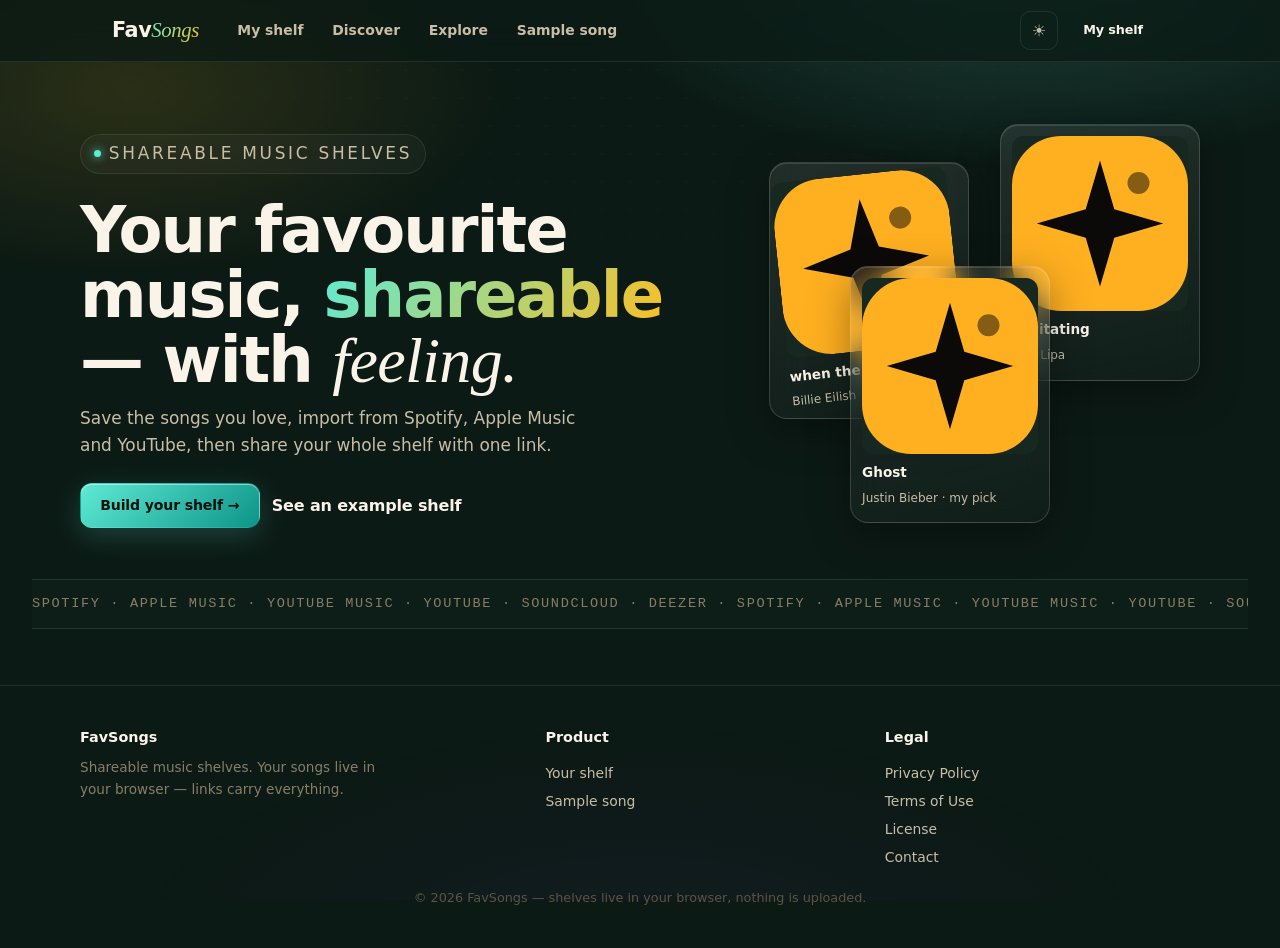
==== index.html @ cae3b810 "Playlist pages, short links, playable featured, availability, lyric Genius fallback" ====
<!DOCTYPE html>
<html lang="en" data-theme="dark">
  <head>
    <meta charset="utf-8" />
    <meta name="viewport" content="width=device-width, initial-scale=1, viewport-fit=cover" />
    <title>FavSongs — your favourite music, shareable</title>
    <meta name="description" content="Save your favourite songs, import from Spotify, Apple Music and YouTube, and share your shelf with one link." />
    <link rel="canonical" href="https://favsongs.pages.dev/" />
    <link rel="icon" href="data:image/svg+xml,%3Csvg xmlns='http://www.w3.org/2000/svg' viewBox='0 0 32 32'%3E%3Crect width='32' height='32' rx='9' fill='%23ffb020'/%3E%3Cpath d='M16 4.5 18.6 13.4 27.5 16 18.6 18.6 16 27.5 13.4 18.6 4.5 16 13.4 13.4Z' fill='%230b0a08'/%3E%3Ccircle cx='23' cy='8.6' r='2' fill='%230b0a08' opacity='.5'/%3E%3C/svg%3E" type="image/svg+xml" />
    <link rel="stylesheet" href="styles.css" />

  </head>
  <body class="fav-page">
    <a class="skip-link" href="#main">Skip to content</a>
    <header class="fav-top">
      <div class="fav-top-inner">
        <a class="fav-brand" href="index.html" aria-label="FavSongs home">Fav<em>Songs</em></a>
        <nav class="fav-nav" aria-label="Primary">
          <a href="shelf.html">My shelf</a>
          <a href="explore.html#discover">Discover</a>
          <a href="explore.html">Explore</a>
          <a href="song.html">Sample song</a>
        </nav>
        <div class="fav-top-spot">
          <button class="icon-btn" type="button" data-theme-toggle aria-label="Toggle theme"><span data-theme-icon>☀</span></button>
          <a class="btn btn-sm" href="shelf.html" style="text-decoration:none">My shelf</a>
          <span id="authArea"></span>
        </div>
      </div>
    </header>

    <main id="main">
      <section class="fav-hero">
        <div class="fav-hero-grid">
          <div>
            <p class="fav-eyebrow"><i></i> Shareable music shelves</p>
            <h1>Your favourite music, <span class="grad">shareable</span> — with <em>feeling.</em></h1>
            <p>Save the songs you love, import from Spotify, Apple Music and YouTube, then share your whole shelf with one link.</p>
            <div class="fav-cta">
              <a class="btn btn-primary" href="shelf.html">Build your shelf →</a>
              <a class="btn" href="shelf.html#p=[base64]">See an example shelf</a>
            </div>
          </div>
          <div class="hero-stack" aria-hidden="true">
            <div class="hero-card c1"><div class="c1-inner"><img src="https://is1-ssl.mzstatic.com/image/thumb/Music115/v4/1a/37/d1/1a37d1b1-8508-54f2-f541-bf4e437dda76/19UMGIM05028.rgb.jpg/600x600bb.jpg" alt="" loading="lazy" onerror="this.onerror=null;this.src='icon.svg'" /><b>when the party's over</b><span>Billie Eilish</span></div></div>
            <div class="hero-card c2"><div class="c2-inner"><img src="https://is1-ssl.mzstatic.com/image/thumb/Music116/v4/6c/11/d6/6c11d681-aa3a-d59e-4c2e-f77e181026ab/190295092665.jpg/600x600bb.jpg" alt="" loading="lazy" onerror="this.onerror=null;this.src='icon.svg'" /><b>Levitating</b><span>Dua Lipa</span></div></div>
            <div class="hero-card c3"><div class="c3-inner"><img src="https://is1-ssl.mzstatic.com/image/thumb/Music115/v4/e0/92/da/e092da2d-9f6d-11dc-7843-2021e95a2b61/21UMGIM17518.rgb.jpg/600x600bb.jpg" alt="" loading="lazy" onerror="this.onerror=null;this.src='icon.svg'" /><b>Ghost</b><span>Justin Bieber · my pick</span></div></div>
          </div>
        </div>
        <div class="marquee" aria-hidden="true"><div class="marquee-track" id="marqueeTrack"></div></div>
      </section>








      <footer class="fav-foot">
        <div class="fav-foot-grid">
          <div>
            <b>FavSongs</b>
            <p>Shareable music shelves. Your songs live in your browser — links carry everything.</p>
          </div>
          <nav aria-label="Product">
            <b>Product</b>
            <a href="shelf.html">Your shelf</a>
            <a href="song.html">Sample song</a>
          </nav>
          <nav aria-label="Legal">
            <b>Legal</b>
            <a href="legal.html#privacy">Privacy Policy</a>
            <a href="legal.html#terms">Terms of Use</a>
            <a href="legal.html#license">License</a>
            <a href="legal.html#contact">Contact</a>
          </nav>
        </div>
        <p class="fav-copy">© 2026 FavSongs — shelves live in your browser, nothing is uploaded.</p>
      </footer>
    </main>

    <script src="site.js"></script>
    <script>
      (() => {
        "use strict";
        const mt = document.getElementById("marqueeTrack");
        if (mt) {
          const seq = ["Spotify", "Apple Music", "YouTube Music", "YouTube", "SoundCloud", "Deezer"].map((n) => n + "  \u00b7 ").join("");
          mt.textContent = (seq + seq).repeat(2);
        }
        if (!matchMedia("(prefers-reduced-motion: reduce)").matches) {
          for (const card of document.querySelectorAll(".hero-card")) {
            card.addEventListener("pointermove", (e) => {
              if (e.pointerType === "touch") return;
              const r = card.getBoundingClientRect();
              const x = (e.clientX - r.left) / r.width - 0.5;
              const y = (e.clientY - r.top) / r.height - 0.5;
              card.style.transform = "perspective(700px) rotateX(" + (-y * 10).toFixed(2) + "deg) rotateY(" + (x * 12).toFixed(2) + "deg)";
            });
            card.addEventListener("pointerleave", () => { card.style.transform = ""; });
          }
        }
      })();
    </script>

    <script src="supabase-config.js" onerror="this.remove()"></script>
    <script type="module" src="cloud.js"></script>

  </body>
</html>
---- styles.css ----
/* Milo v1.1.6 — site design system (from-scratch rebuild) */

:root {
  --bg: #0c1a15;
  --bg-soft: #0f211a;
  --surface: #122620;
  --surface-2: #16281f;
  --card: rgba(255, 248, 235, 0.035);
  --ink: #faf3e8;
  --ink-dim: #c9bda6;
  --ink-faint: #8a7d66;
  --ink-ghost: #5d5342;
  --amber: #5eead4;
  --amber-deep: #0d9488;
  --coral: #fbbf24;
  --mint: #4ade80;
  --line: rgba(250, 243, 232, 0.09);
  --line-strong: rgba(250, 243, 232, 0.16);
  --glow-amber: rgba(94, 234, 212, 0.2);
  --glow-coral: rgba(251, 191, 36, 0.13);
  --font:
    ui-sans-serif, system-ui, -apple-system, "Segoe UI", Roboto, Inter,
    "Helvetica Neue", Arial, sans-serif;
  --display:
    ui-sans-serif, system-ui, -apple-system, "Segoe UI", Roboto, Inter,
    sans-serif;
  --mono: ui-monospace, "SF Mono", SFMono-Regular, Menlo, Consolas, monospace;
  --ease: cubic-bezier(0.22, 1, 0.36, 1);
  --ease-spring: cubic-bezier(0.34, 1.56, 0.64, 1);
  --rail: clamp(1rem, 4vw, 2rem);
  --max: 1120px;
  --r-sm: 10px;
  --r: 16px;
  --r-lg: 24px;
  --shadow-lg: 0 24px 80px rgba(0, 0, 0, 0.5);
  --shadow-card: 0 12px 40px rgba(0, 0, 0, 0.35);
}

html[data-theme="light"] {
  --bg: #faf5eb;
  --bg-soft: #f2e9d8;
  --surface: #ffffff;
  --surface-2: #efe6d3;
  --card: rgba(20, 14, 4, 0.03);
  --ink: #17110a;
  --ink-dim: #4d4436;
  --ink-faint: #7a6e5a;
  --ink-ghost: #a89a82;
  --line: rgba(23, 17, 10, 0.1);
  --line-strong: rgba(23, 17, 10, 0.18);
  --glow-amber: rgba(194, 106, 0, 0.14);
  --glow-coral: rgba(255, 92, 57, 0.1);
  --shadow-lg: 0 24px 60px rgba(80, 55, 10, 0.16);
  --shadow-card: 0 12px 32px rgba(80, 55, 10, 0.1);
}

*,
*::before,
*::after {
  box-sizing: border-box;
  margin: 0;
  padding: 0;
}
html {
  scroll-behavior: smooth;
  -webkit-text-size-adjust: 100%;
}
body {
  font-family: var(--font);
  background: var(--bg);
  color: var(--ink);
  line-height: 1.6;
  -webkit-font-smoothing: antialiased;
  overflow-x: hidden;
  transition:
    background 0.3s var(--ease),
    color 0.3s var(--ease);
}
body::before {
  content: "";
  position: fixed;
  inset: 0;
  z-index: -2;
  pointer-events: none;
  background:
    radial-gradient(
      ellipse 60% 40% at 80% -5%,
      var(--glow-amber),
      transparent 60%
    ),
    radial-gradient(
      ellipse 50% 35% at 10% 10%,
      var(--glow-coral),
      transparent 60%
    ),
    radial-gradient(
      ellipse 70% 50% at 50% 110%,
      rgba(139, 61, 255, 0.06),
      transparent 60%
    );
}
body::after {
  content: "";
  position: fixed;
  inset: 0;
  z-index: -1;
  pointer-events: none;
  opacity: 0.5;
  background-image: radial-gradient(
    rgba(250, 243, 232, 0.05) 1px,
    transparent 1px
  );
  background-size: 28px 28px;
  mask-image: radial-gradient(
    ellipse 80% 60% at 50% 0%,
    black 30%,
    transparent 75%
  );
}
html[data-theme="light"] body::after {
  background-image: radial-gradient(
    rgba(23, 17, 10, 0.06) 1px,
    transparent 1px
  );
}
img {
  max-width: 100%;
  display: block;
}
a {
  color: inherit;
}
button {
  font: inherit;
  color: inherit;
  background: none;
  border: none;
  cursor: pointer;
}
:focus-visible {
  outline: 2px solid var(--amber);
  outline-offset: 3px;
  border-radius: 4px;
}
::selection {
  background: var(--amber);
  color: #1a1000;
}

.skip-link {
  position: fixed;
  top: -60px;
  left: 1rem;
  z-index: 200;
  background: var(--amber);
  color: #1a1000;
  font-weight: 700;
  font-size: 0.85rem;
  padding: 0.6rem 1rem;
  border-radius: 0 0 10px 10px;
  text-decoration: none;
  transition: top 0.2s var(--ease);
}
.skip-link:focus {
  top: 0;
}

/* ---------- layout ---------- */
.wrap {
  max-width: var(--max);
  margin: 0 auto;
  padding-left: var(--rail);
  padding-right: var(--rail);
}
.eyebrow {
  display: inline-flex;
  align-items: center;
  gap: 0.55rem;
  font-family: var(--mono);
  font-size: 0.7rem;
  font-weight: 600;
  letter-spacing: 0.16em;
  text-transform: uppercase;
  color: var(--amber);
  margin-bottom: 1rem;
}
.eyebrow::before {
  content: "";
  width: 1.75rem;
  height: 1.5px;
  background: linear-gradient(90deg, var(--amber), var(--coral));
  border-radius: 2px;
}
.eyebrow.center::after {
  content: "";
  width: 1.75rem;
  height: 1.5px;
  background: linear-gradient(90deg, var(--coral), var(--amber));
  border-radius: 2px;
}
h1,
h2,
h3 {
  letter-spacing: -0.04em;
  line-height: 1.04;
  text-wrap: balance;
}
.section {
  padding: clamp(3.5rem, 8vw, 6rem) 0;
}
.section-head {
  max-width: 40rem;
  margin-bottom: 2.5rem;
}
.section-head h2 {
  font-size: clamp(1.9rem, 4.5vw, 2.9rem);
  font-weight: 800;
  margin-bottom: 0.8rem;
}
.section-head h2 .grad {
  background: linear-gradient(
    100deg,
    var(--amber) 10%,
    var(--coral) 60%,
    var(--amber) 100%
  );
  background-size: 200% auto;
  -webkit-background-clip: text;
  background-clip: text;
  color: transparent;
  animation: gradShift 6s linear infinite;
}
@keyframes gradShift {
  to {
    background-position: 200% center;
  }
}
.section-head p {
  color: var(--ink-dim);
  font-size: clamp(0.95rem, 1.5vw, 1.08rem);
}
.section-head.center {
  margin-left: auto;
  margin-right: auto;
  text-align: center;
}
.section-head.center .eyebrow {
  justify-content: center;
}
.section-head.center .eyebrow::before {
  display: none;
}

/* ---------- topbar ---------- */
.topbar {
  position: sticky;
  top: 0;
  z-index: 90;
  backdrop-filter: blur(16px) saturate(1.3);
  -webkit-backdrop-filter: blur(16px) saturate(1.3);
  background: color-mix(in srgb, var(--bg) 82%, transparent);
  border-bottom: 1px solid var(--line);
}
.topbar-inner {
  max-width: var(--max);
  margin: 0 auto;
  padding: 0.7rem var(--rail);
  display: flex;
  align-items: center;
  justify-content: space-between;
  gap: 0.75rem;
}
.brand {
  display: inline-flex;
  align-items: center;
  gap: 0.6rem;
  text-decoration: none;
  font-weight: 800;
  font-size: 1.02rem;
  letter-spacing: -0.03em;
}
.brand-mark {
  width: 34px;
  height: 34px;
  border-radius: 11px;
  display: grid;
  place-items: center;
  flex-shrink: 0;
  background: linear-gradient(135deg, var(--amber) 0%, var(--coral) 100%);
  box-shadow:
    0 4px 18px var(--glow-amber),
    inset 0 1px 0 rgba(255, 255, 255, 0.45),
    inset 0 -1px 0 rgba(0, 0, 0, 0.18);
  transition: transform 0.25s var(--ease-spring);
}
.brand:hover .brand-mark {
  transform: rotate(-8deg) scale(1.06);
}
.brand-mark svg,
.brand-mark img {
  width: 22px;
  height: 22px;
  display: block;
}
.brand-mark img {
  border-radius: 6px;
}
.brand small {
  font-family: var(--mono);
  font-size: 0.62rem;
  font-weight: 600;
  letter-spacing: 0.08em;
  color: var(--ink-faint);
  border: 1px solid var(--line-strong);
  border-radius: 999px;
  padding: 0.12rem 0.5rem;
}
.nav {
  display: flex;
  align-items: center;
  gap: 0.15rem;
}
.nav a {
  text-decoration: none;
  color: var(--ink-dim);
  font-size: 0.86rem;
  font-weight: 550;
  padding: 0.5rem 0.8rem;
  border-radius: 9px;
  transition:
    color 0.18s,
    background 0.18s;
}
.nav a:hover,
.nav a[aria-current="page"] {
  color: var(--ink);
  background: var(--card);
}
.nav a[aria-current="page"] {
  color: var(--amber);
}
.topbar-actions {
  display: flex;
  align-items: center;
  gap: 0.5rem;
}
.icon-btn {
  width: 2.4rem;
  height: 2.4rem;
  display: grid;
  place-items: center;
  border: 1px solid var(--line);
  border-radius: 10px;
  color: var(--ink-dim);
  transition:
    color 0.18s,
    border-color 0.18s,
    transform 0.18s;
}
.icon-btn:hover {
  color: var(--amber);
  border-color: var(--amber);
  transform: translateY(-1px);
}
.icon-btn svg {
  width: 1rem;
  height: 1rem;
}
.menu-btn {
  display: none;
}

/* ---------- buttons ---------- */
.btn {
  display: inline-flex;
  align-items: center;
  justify-content: center;
  gap: 0.5rem;
  text-decoration: none;
  font-weight: 700;
  letter-spacing: -0.01em;
  border-radius: 12px;
  border: 1px solid transparent;
  white-space: nowrap;
  transition:
    transform 0.2s var(--ease),
    box-shadow 0.2s,
    background 0.2s,
    border-color 0.2s,
    color 0.2s;
}
.btn:hover {
  transform: translateY(-2px);
}
.btn:active {
  transform: translateY(0);
}
.btn-primary {
  padding: 0.65rem 1.2rem;
  font-size: 0.88rem;
  background: linear-gradient(135deg, var(--amber), #f23dc8);
  color: #1c0e00;
  box-shadow:
    0 8px 28px var(--glow-amber),
    inset 0 1px 0 rgba(255, 255, 255, 0.45);
}
.btn-primary:hover {
  box-shadow:
    0 12px 36px var(--glow-amber),
    inset 0 1px 0 rgba(255, 255, 255, 0.45);
  filter: brightness(1.05);
}
.btn-ghost {
  padding: 0.65rem 1.2rem;
  font-size: 0.88rem;
  border-color: var(--line-strong);
  color: var(--ink-dim);
  background: var(--card);
}
.btn-ghost:hover {
  border-color: var(--amber);
  color: var(--amber);
}
.btn-lg {
  padding: 1rem 1.7rem;
  font-size: 1rem;
  border-radius: 14px;
}
.btn-sm {
  padding: 0.45rem 0.9rem;
  font-size: 0.8rem;
  border-radius: 9px;
}
.btn .arrow {
  transition: transform 0.2s var(--ease);
}
.btn:hover .arrow {
  transform: translateX(3px);
}

/* ---------- hero ---------- */
.hero {
  position: relative;
  padding: clamp(2.5rem, 6vw, 5rem) 0 clamp(2rem, 4vw, 3rem);
  overflow: clip;
}
.hero-grid {
  display: grid;
  grid-template-columns: 1.05fr 0.95fr;
  gap: clamp(2rem, 5vw, 4rem);
  align-items: center;
}
.hero-badge {
  display: inline-flex;
  align-items: center;
  gap: 0.5rem;
  font-family: var(--mono);
  font-size: 0.72rem;
  letter-spacing: 0.06em;
  border: 1px solid var(--line-strong);
  background: var(--card);
  padding: 0.4rem 0.8rem;
  border-radius: 999px;
  color: var(--ink-dim);
  margin-bottom: 1.25rem;
}
.hero-badge .pulse {
  width: 7px;
  height: 7px;
  border-radius: 50%;
  background: var(--mint);
  box-shadow: 0 0 0 3px rgba(74, 222, 128, 0.2);
  animation: pulse 2s infinite;
}
@keyframes pulse {
  50% {
    opacity: 0.5;
    transform: scale(0.85);
  }
}
.hero h1 {
  font-size: clamp(2.9rem, 7.5vw, 5.2rem);
  font-weight: 850;
  margin-bottom: 1.1rem;
}
.hero h1 .stroke {
  display: block;
  background: linear-gradient(
    100deg,
    var(--amber) 0%,
    var(--coral) 45%,
    #ff8a5c 70%,
    var(--amber) 100%
  );
  background-size: 220% auto;
  -webkit-background-clip: text;
  background-clip: text;
  color: transparent;
  animation: gradShift 7s linear infinite;
}
.hero-lede {
  color: var(--ink-dim);
  font-size: clamp(1rem, 1.8vw, 1.18rem);
  max-width: 30rem;
  margin-bottom: 1.75rem;
}
.hero-lede strong {
  color: var(--ink);
}
.hero-cta {
  display: flex;
  flex-wrap: wrap;
  gap: 0.75rem;
  margin-bottom: 1.5rem;
}
.hero-proof {
  display: flex;
  flex-wrap: wrap;
  gap: 0.5rem 1.4rem;
  font-family: var(--mono);
  font-size: 0.75rem;
  color: var(--ink-faint);
}
.hero-proof strong {
  color: var(--ink-dim);
}
.os-note {
  margin-top: 0.9rem;
  font-size: 0.82rem;
  color: var(--ink-faint);
}
.os-note strong {
  color: var(--amber);
}

/* app window mock */
.stage {
  position: relative;
}
.app-window {
  position: relative;
  z-index: 1;
  border: 1px solid var(--line-strong);
  border-radius: 20px;
  overflow: hidden;
  background: linear-gradient(170deg, var(--surface) 0%, var(--bg-soft) 100%);
  box-shadow:
    var(--shadow-lg),
    0 0 0 1px rgba(139, 61, 255, 0.07),
    0 0 90px var(--glow-amber);
  animation: floaty 7s ease-in-out infinite;
}
@keyframes floaty {
  0%,
  100% {
    transform: translateY(0) rotate(-0.4deg);
  }
  50% {
    transform: translateY(-10px) rotate(0.4deg);
  }
}
.app-titlebar {
  display: flex;
  align-items: center;
  gap: 0.45rem;
  padding: 0.8rem 1rem;
  border-bottom: 1px solid var(--line);
}
.traffic {
  width: 11px;
  height: 11px;
  border-radius: 50%;
}
.traffic.r {
  background: #ff5f57;
}
.traffic.y {
  background: #febc2e;
}
.traffic.g {
  background: #28c840;
}
.app-titlebar span.title {
  margin-left: 0.5rem;
  font-family: var(--mono);
  font-size: 0.7rem;
  color: var(--ink-faint);
}
.app-live {
  margin-left: auto;
  display: inline-flex;
  align-items: center;
  gap: 0.4rem;
  font-size: 0.68rem;
  font-weight: 700;
  color: var(--mint);
  font-family: var(--mono);
  letter-spacing: 0.06em;
}
.app-live i {
  width: 7px;
  height: 7px;
  border-radius: 50%;
  background: var(--mint);
  box-shadow: 0 0 10px var(--mint);
  animation: pulse 1.6s infinite;
}
.app-body {
  padding: 1.25rem;
  display: grid;
  gap: 1rem;
}
.presence-card {
  display: grid;
  grid-template-columns: auto 1fr;
  gap: 1rem;
  align-items: center;
  border: 1px solid var(--line);
  border-radius: var(--r);
  padding: 1rem 1.1rem;
  background:
    linear-gradient(160deg, rgba(139, 61, 255, 0.09), transparent 55%),
    var(--card);
}
.presence-avatar {
  width: 3.4rem;
  height: 3.4rem;
  border-radius: 14px;
  display: grid;
  place-items: center;
  background: linear-gradient(135deg, var(--amber), var(--coral));
  color: #1c0e00;
  font-size: 1.4rem;
  box-shadow: 0 6px 22px var(--glow-amber);
  transition: transform 0.3s var(--ease-spring);
}
.presence-kicker {
  font-family: var(--mono);
  font-size: 0.62rem;
  letter-spacing: 0.14em;
  text-transform: uppercase;
  color: var(--amber);
}
.presence-title {
  font-size: 1.15rem;
  font-weight: 800;
  letter-spacing: -0.03em;
}
.presence-state {
  font-size: 0.83rem;
  color: var(--ink-dim);
}
.presence-bar {
  height: 4px;
  border-radius: 4px;
  background: var(--line);
  overflow: hidden;
  margin-top: 0.55rem;
}
.presence-bar i {
  display: block;
  height: 100%;
  width: 30%;
  border-radius: 4px;
  background: linear-gradient(90deg, var(--amber), var(--coral));
  animation: barSlide 4s ease-in-out infinite;
}
@keyframes barSlide {
  0% {
    width: 12%;
  }
  50% {
    width: 68%;
  }
  100% {
    width: 12%;
  }
}
.mode-chips {
  display: flex;
  flex-wrap: wrap;
  gap: 0.45rem;
}
.mode-chip {
  display: inline-flex;
  align-items: center;
  gap: 0.4rem;
  font-size: 0.78rem;
  font-weight: 650;
  padding: 0.5rem 0.8rem;
  border-radius: 999px;
  border: 1px solid var(--line);
  color: var(--ink-dim);
  background: transparent;
  transition: all 0.2s var(--ease);
}
.mode-chip:hover {
  border-color: var(--line-strong);
  color: var(--ink);
  transform: translateY(-1px);
}
.mode-chip.is-active {
  border-color: transparent;
  color: #1c0e00;
  background: linear-gradient(135deg, var(--amber), #f23dc8);
  box-shadow: 0 4px 18px var(--glow-amber);
}
.stage-status {
  display: flex;
  gap: 0.6rem;
  flex-wrap: wrap;
  margin-top: 0.8rem;
}
.status-pill {
  flex: 1 1 0;
  min-width: 0;
  border: 1px solid var(--line);
  background: color-mix(in srgb, var(--surface) 92%, transparent);
  border-radius: 14px;
  padding: 0.65rem 0.9rem;
  font-size: 0.76rem;
  display: flex;
  align-items: center;
  gap: 0.55rem;
}
.status-pill b {
  font-weight: 750;
  white-space: nowrap;
}
.status-pill small {
  color: var(--ink-faint);
  display: block;
  font-size: 0.68rem;
  white-space: nowrap;
  overflow: hidden;
  text-overflow: ellipsis;
}
.status-pill .dot {
  width: 8px;
  height: 8px;
  border-radius: 50%;
  background: var(--mint);
  box-shadow: 0 0 10px var(--mint);
  flex-shrink: 0;
  animation: pulse 2s infinite;
}

/* marquee */
.marquee {
  border-top: 1px solid var(--line);
  border-bottom: 1px solid var(--line);
  overflow: hidden;
  background: color-mix(in srgb, var(--bg-soft) 70%, transparent);
}
.marquee-track {
  display: flex;
  gap: 2.5rem;
  padding: 0.85rem 0;
  width: max-content;
  animation: marquee 28s linear infinite;
  font-family: var(--mono);
  font-size: 0.74rem;
  letter-spacing: 0.1em;
  text-transform: uppercase;
  color: var(--ink-faint);
}
.marquee-track span b {
  color: var(--amber);
  margin-right: 0.5rem;
}
@keyframes marquee {
  to {
    transform: translateX(-50%);
  }
}

/* ---------- bento / modes ---------- */
.bento {
  display: grid;
  grid-template-columns: repeat(3, 1fr);
  gap: 0.9rem;
}
.bento-card {
  position: relative;
  border: 1px solid var(--line);
  border-radius: var(--r-lg);
  padding: 1.6rem 1.5rem;
  background:
    linear-gradient(170deg, var(--card), transparent 70%), var(--surface);
  overflow: hidden;
  transition:
    transform 0.25s var(--ease),
    border-color 0.25s,
    box-shadow 0.25s;
}
.bento-card:hover {
  transform: translateY(-4px);
  border-color: var(--line-strong);
  box-shadow: var(--shadow-card);
}
.bento-card.wide {
  grid-column: span 2;
}
.bento-card.tall {
  grid-row: span 2;
}
.bento-card::before {
  content: "";
  position: absolute;
  inset: 0;
  opacity: 0;
  transition: opacity 0.3s;
  background: radial-gradient(
    ellipse 60% 50% at 50% 0%,
    var(--glow-amber),
    transparent 70%
  );
  pointer-events: none;
}
.bento-card:hover::before {
  opacity: 1;
}
.bento-icon {
  width: 2.6rem;
  height: 2.6rem;
  border-radius: 12px;
  display: grid;
  place-items: center;
  background: linear-gradient(
    135deg,
    rgba(139, 61, 255, 0.18),
    rgba(242, 61, 200, 0.12)
  );
  border: 1px solid rgba(139, 61, 255, 0.25);
  font-size: 1.2rem;
  margin-bottom: 1rem;
}
.bento-card h3 {
  font-size: 1.08rem;
  font-weight: 750;
  margin-bottom: 0.4rem;
}
.bento-card p {
  color: var(--ink-dim);
  font-size: 0.88rem;
}
.bento-tag {
  font-family: var(--mono);
  font-size: 0.64rem;
  letter-spacing: 0.12em;
  text-transform: uppercase;
  color: var(--amber);
  display: block;
  margin-bottom: 0.7rem;
}
.mini-row {
  display: flex;
  gap: 0.4rem;
  flex-wrap: wrap;
  margin-top: 1rem;
}
.mini-pill {
  font-size: 0.7rem;
  font-weight: 650;
  border: 1px solid var(--line);
  border-radius: 999px;
  padding: 0.28rem 0.65rem;
  color: var(--ink-dim);
  background: rgba(255, 255, 255, 0.02);
}

/* ---------- simulator ---------- */
.sim {
  display: grid;
  grid-template-columns: 0.9fr 1.1fr;
  gap: 1rem;
  border: 1px solid var(--line);
  border-radius: var(--r-lg);
  overflow: hidden;
  background: var(--surface);
}
.sim-modes {
  padding: 1.25rem;
  display: grid;
  gap: 0.5rem;
  border-right: 1px solid var(--line);
  align-content: start;
}
.sim-modes h3 {
  font-size: 0.8rem;
  font-family: var(--mono);
  letter-spacing: 0.1em;
  text-transform: uppercase;
  color: var(--ink-faint);
  margin-bottom: 0.4rem;
}
.sim-btn {
  display: flex;
  align-items: center;
  gap: 0.7rem;
  text-align: left;
  padding: 0.75rem 0.85rem;
  border-radius: 12px;
  border: 1px solid transparent;
  transition: all 0.2s var(--ease);
  width: 100%;
}
.sim-btn:hover {
  background: var(--card);
}
.sim-btn.is-active {
  background: linear-gradient(
    135deg,
    rgba(139, 61, 255, 0.16),
    rgba(242, 61, 200, 0.08)
  );
  border-color: rgba(139, 61, 255, 0.35);
}
.sim-btn .emo {
  width: 2.1rem;
  height: 2.1rem;
  border-radius: 9px;
  display: grid;
  place-items: center;
  background: var(--card);
  border: 1px solid var(--line);
  font-size: 1rem;
  flex-shrink: 0;
}
.sim-btn.is-active .emo {
  background: linear-gradient(135deg, var(--amber), var(--coral));
  border-color: transparent;
}
.sim-btn strong {
  display: block;
  font-size: 0.88rem;
}
.sim-btn small {
  display: block;
  font-size: 0.74rem;
  color: var(--ink-faint);
}
.sim-preview {
  padding: 1.5rem;
  display: grid;
  align-content: center;
  justify-items: center;
  gap: 1rem;
  background:
    radial-gradient(
      ellipse 70% 60% at 50% 20%,
      var(--glow-amber),
      transparent 65%
    ),
    transparent;
}
/* Authentic Discord user-popout recreation */
.discord-card {
  width: 100%;
  max-width: 21rem;
  border-radius: 12px;
  overflow: hidden;
  background: #111214;
  color: #dbdee1;
  box-shadow: var(--shadow-card);
  border: 1px solid rgba(0, 0, 0, 0.5);
  text-align: left;
  transition: transform 0.25s var(--ease);
}
html[data-theme="light"] .discord-card {
  background: #111214;
}
.discord-banner {
  height: 68px;
  background: linear-gradient(100deg, #a684ff 0%, #f23dc8 45%, #7c5cff 100%);
  position: relative;
}
.discord-banner::after {
  content: "";
  position: absolute;
  inset: 0;
  background-image: radial-gradient(
    rgba(255, 255, 255, 0.22) 1px,
    transparent 1px
  );
  background-size: 14px 14px;
}
.discord-body {
  padding: 0 0.85rem 0.85rem;
}
.discord-user-row {
  display: flex;
  align-items: flex-end;
  gap: 0.65rem;
  margin-bottom: 0.7rem;
}
.discord-ava {
  width: 58px;
  height: 58px;
  border-radius: 50%;
  flex-shrink: 0;
  background: linear-gradient(135deg, var(--amber), var(--coral));
  border: 4px solid #111214;
  margin-top: -26px;
  position: relative;
  display: grid;
  place-items: center;
}
.discord-ava svg,
.discord-ava img {
  width: 32px;
  height: 32px;
  display: block;
}
.discord-ava img {
  border-radius: 50%;
}
.discord-status {
  position: absolute;
  right: -1px;
  bottom: -1px;
  width: 17px;
  height: 17px;
  border-radius: 50%;
  background: #23a55a;
  border: 3.5px solid #111214;
}
.discord-names {
  padding-bottom: 2px;
  min-width: 0;
}
.discord-name {
  font-weight: 700;
  color: #fff;
  font-size: 0.98rem;
  letter-spacing: -0.01em;
  line-height: 1.25;
}
.discord-sub {
  font-size: 0.74rem;
  color: #b5bac1;
}
.discord-badge {
  margin-left: auto;
  margin-bottom: 4px;
  flex-shrink: 0;
  font-size: 0.6rem;
  font-weight: 800;
  letter-spacing: 0.08em;
  color: #1c0e00;
  background: linear-gradient(135deg, var(--amber), #f23dc8);
  border-radius: 5px;
  padding: 0.2rem 0.42rem;
}
.discord-divider {
  height: 1px;
  background: rgba(255, 255, 255, 0.08);
  margin: 0 0 0.7rem;
}
.discord-sec {
  font-size: 0.62rem;
  font-weight: 800;
  letter-spacing: 0.09em;
  color: #b5bac1;
  margin-bottom: 0.45rem;
}
.discord-game {
  display: grid;
  grid-template-columns: auto 1fr;
  gap: 0.65rem;
  align-items: center;
}
.discord-art {
  width: 56px;
  height: 56px;
  border-radius: 10px;
  display: grid;
  place-items: center;
  font-size: 1.5rem;
  flex-shrink: 0;
  background: linear-gradient(
    135deg,
    rgba(139, 61, 255, 0.25),
    rgba(242, 61, 200, 0.18)
  );
  border: 1px solid rgba(139, 61, 255, 0.3);
  position: relative;
}
.discord-art-badge {
  position: absolute;
  right: -6px;
  bottom: -6px;
  width: 22px;
  height: 22px;
  border-radius: 50%;
  background: #1e1f22;
  border: 2px solid #111214;
  display: grid;
  place-items: center;
}
.discord-art-badge i {
  width: 10px;
  height: 10px;
  border-radius: 50%;
  background: #23a55a;
  display: block;
  box-shadow: 0 0 6px rgba(35, 165, 90, 0.8);
}
.discord-game b {
  display: block;
  font-size: 0.76rem;
  color: #fff;
  font-weight: 600;
  white-space: nowrap;
  overflow: hidden;
  text-overflow: ellipsis;
}
.discord-game span {
  display: block;
  font-size: 0.72rem;
  color: #b5bac1;
  white-space: nowrap;
  overflow: hidden;
  text-overflow: ellipsis;
}
.discord-time {
  color: #949ba4;
  font-variant-numeric: tabular-nums;
}
.discord-progress {
  height: 4px;
  border-radius: 4px;
  background: rgba(255, 255, 255, 0.1);
  overflow: hidden;
  margin-top: 0.65rem;
}
.discord-progress i {
  display: block;
  height: 100%;
  width: 35%;
  border-radius: 4px;
  background: linear-gradient(90deg, var(--amber), var(--coral));
  animation: barSlide 5s ease-in-out infinite;
}
.sim-hint {
  font-family: var(--mono);
  font-size: 0.72rem;
  color: var(--ink-faint);
}

/* ---------- steps ---------- */
.steps {
  display: grid;
  grid-template-columns: repeat(3, 1fr);
  gap: 0.9rem;
  counter-reset: step;
}
.step {
  border: 1px solid var(--line);
  border-radius: var(--r-lg);
  padding: 1.7rem 1.5rem;
  background: var(--surface);
  position: relative;
  overflow: hidden;
}
.step::after {
  content: "0" counter(step);
  counter-increment: step;
  position: absolute;
  top: 0.6rem;
  right: 1rem;
  font-size: 3.2rem;
  font-weight: 850;
  letter-spacing: -0.06em;
  color: transparent;
  -webkit-text-stroke: 1px var(--line-strong);
  opacity: 0.9;
}
.step h3 {
  font-size: 1.05rem;
  margin: 0.8rem 0 0.4rem;
}
.step p {
  color: var(--ink-dim);
  font-size: 0.88rem;
}
.step-num {
  font-family: var(--mono);
  font-size: 0.66rem;
  letter-spacing: 0.14em;
  text-transform: uppercase;
  color: var(--amber);
}

/* ---------- downloads ---------- */
.dl-detect {
  display: flex;
  align-items: center;
  gap: 0.7rem;
  border: 1px solid rgba(139, 61, 255, 0.3);
  background: linear-gradient(90deg, rgba(139, 61, 255, 0.12), transparent 70%);
  border-radius: 12px;
  padding: 0.85rem 1.1rem;
  font-size: 0.86rem;
  margin-bottom: 1rem;
}
.dl-detect strong {
  color: var(--amber);
}
.dl-table {
  border: 1px solid var(--line);
  border-radius: var(--r-lg);
  overflow: hidden;
  background: var(--surface);
}
.dl-row {
  display: grid;
  grid-template-columns: auto 1fr auto;
  gap: 1rem;
  align-items: center;
  padding: 1.05rem 1.3rem;
  text-decoration: none;
  border-bottom: 1px solid var(--line);
  transition:
    background 0.18s,
    transform 0.18s;
}
.dl-row:last-child {
  border-bottom: none;
}
.dl-row:hover {
  background: rgba(139, 61, 255, 0.06);
}
.dl-os {
  width: 2.5rem;
  height: 2.5rem;
  border-radius: 11px;
  display: grid;
  place-items: center;
  border: 1px solid var(--line);
  background: var(--card);
  font-size: 1.15rem;
}
.dl-row:hover .dl-os {
  border-color: rgba(139, 61, 255, 0.4);
}
.dl-plat {
  font-weight: 750;
  font-size: 0.95rem;
  display: flex;
  align-items: center;
  gap: 0.5rem;
  flex-wrap: wrap;
}
.dl-file {
  font-family: var(--mono);
  font-size: 0.73rem;
  color: var(--ink-faint);
}
.dl-cta {
  font-size: 0.82rem;
  font-weight: 700;
  color: var(--amber);
  white-space: nowrap;
}
.dl-row.is-rec {
  background: linear-gradient(90deg, rgba(139, 61, 255, 0.13), transparent 75%);
  box-shadow: inset 3px 0 0 var(--amber);
}
.pill-rec {
  font-size: 0.6rem;
  font-weight: 800;
  letter-spacing: 0.08em;
  text-transform: uppercase;
  background: var(--amber);
  color: #1c0e00;
  border-radius: 999px;
  padding: 0.18rem 0.55rem;
}
.dl-note {
  margin-top: 1rem;
  font-size: 0.83rem;
  color: var(--ink-faint);
}
.dl-note a,
.prose a {
  color: var(--amber);
  text-decoration: none;
  border-bottom: 1px solid rgba(139, 61, 255, 0.35);
}
.dl-note code,
.prose code {
  font-family: var(--mono);
  font-size: 0.78em;
  background: var(--card);
  border: 1px solid var(--line);
  border-radius: 6px;
  padding: 0.1rem 0.4rem;
}
.faq {
  display: grid;
  gap: 0.6rem;
  margin-top: 1.5rem;
}
.faq details {
  border: 1px solid var(--line);
  border-radius: 14px;
  background: var(--surface);
  padding: 1rem 1.2rem;
}
.faq summary {
  cursor: pointer;
  font-weight: 700;
  font-size: 0.92rem;
  list-style: none;
  display: flex;
  justify-content: space-between;
  align-items: center;
  gap: 1rem;
}
.faq summary::-webkit-details-marker {
  display: none;
}
.faq summary::after {
  content: "+";
  color: var(--amber);
  font-size: 1.2rem;
  font-weight: 400;
  transition: transform 0.2s;
}
.faq details[open] summary::after {
  transform: rotate(45deg);
}
.faq details p {
  color: var(--ink-dim);
  font-size: 0.87rem;
  margin-top: 0.6rem;
}

/* ---------- stats ---------- */
.stats-grid {
  display: grid;
  grid-template-columns: repeat(3, 1fr);
  gap: 0.9rem;
  margin-bottom: 1rem;
}
.stat {
  border: 1px solid var(--line);
  border-radius: var(--r-lg);
  padding: 1.5rem;
  background: linear-gradient(170deg, var(--card), transparent), var(--surface);
  position: relative;
  overflow: hidden;
}
.stat::before {
  content: "";
  position: absolute;
  top: 0;
  left: 1.5rem;
  right: 1.5rem;
  height: 2px;
  background: linear-gradient(90deg, var(--amber), var(--coral));
  border-radius: 2px;
  opacity: 0.7;
}
.stat b {
  display: block;
  font-size: clamp(1.8rem, 4vw, 2.4rem);
  font-weight: 850;
  letter-spacing: -0.05em;
}
.stat span {
  font-size: 0.8rem;
  color: var(--ink-dim);
  font-weight: 550;
}
.card {
  border: 1px solid var(--line);
  border-radius: var(--r-lg);
  padding: 1.5rem;
  background: var(--surface);
  margin-bottom: 1rem;
}
.card h3 {
  font-size: 1rem;
  margin-bottom: 1rem;
  display: flex;
  align-items: center;
  gap: 0.5rem;
}
.card h3::before {
  content: "";
  width: 8px;
  height: 8px;
  border-radius: 3px;
  background: linear-gradient(135deg, var(--amber), var(--coral));
}
.field {
  margin-bottom: 0.9rem;
}
.field label {
  display: block;
  font-size: 0.76rem;
  font-weight: 650;
  color: var(--ink-dim);
  margin-bottom: 0.35rem;
  font-family: var(--mono);
  letter-spacing: 0.04em;
}
.field input {
  width: 100%;
  padding: 0.7rem 0.9rem;
  border-radius: 10px;
  border: 1px solid var(--line-strong);
  background: var(--bg);
  color: var(--ink);
  font: inherit;
  font-size: 0.85rem;
  transition:
    border-color 0.18s,
    box-shadow 0.18s;
}
.field input:focus {
  outline: none;
  border-color: var(--amber);
  box-shadow: 0 0 0 3px var(--glow-amber);
}
.bars {
  display: flex;
  flex-direction: column;
  gap: 0.55rem;
}
.bar-row {
  display: grid;
  grid-template-columns: 9rem 1fr 3rem;
  gap: 0.75rem;
  align-items: center;
  font-size: 0.82rem;
}
.bar-row > span:first-child {
  color: var(--ink-dim);
  white-space: nowrap;
  overflow: hidden;
  text-overflow: ellipsis;
}
.bar-track {
  height: 8px;
  border-radius: 5px;
  background: color-mix(in srgb, var(--ink) 8%, transparent);
  overflow: hidden;
}
.bar-track i {
  display: block;
  height: 100%;
  width: 0;
  border-radius: 5px;
  background: linear-gradient(90deg, var(--amber), var(--coral));
  transition: width 0.8s var(--ease);
}
.bar-row code {
  font-family: var(--mono);
  color: var(--ink-faint);
  text-align: right;
  font-size: 0.75rem;
}
.status-line {
  font-family: var(--mono);
  font-size: 0.76rem;
  color: var(--ink-faint);
  margin-top: 1rem;
}
.status-line.ok {
  color: var(--mint);
}
.status-line.err {
  color: #ff8a8a;
}

/* ---------- legal / prose ---------- */
.prose {
  max-width: 46rem;
}
.prose h2 {
  font-size: 1.5rem;
  margin: 2.5rem 0 0.7rem;
}
.prose h2:first-of-type {
  margin-top: 1rem;
}
.prose p,
.prose li {
  color: var(--ink-dim);
  font-size: 0.93rem;
  margin-bottom: 0.7rem;
}
.prose ul {
  padding-left: 1.25rem;
}
.prose strong {
  color: var(--ink);
}
.toc {
  display: flex;
  gap: 0.5rem;
  flex-wrap: wrap;
  margin: 1.5rem 0 0.5rem;
}
.toc a {
  font-size: 0.8rem;
  font-weight: 650;
  text-decoration: none;
  border: 1px solid var(--line-strong);
  border-radius: 999px;
  padding: 0.45rem 0.95rem;
  color: var(--ink-dim);
  transition: all 0.18s;
}
.toc a:hover {
  border-color: var(--amber);
  color: var(--amber);
}

/* ---------- CTA band ---------- */
.cta-band {
  border: 1px solid rgba(139, 61, 255, 0.25);
  border-radius: 28px;
  padding: clamp(2.5rem, 6vw, 4.5rem);
  text-align: center;
  position: relative;
  overflow: hidden;
  background:
    radial-gradient(
      ellipse 60% 80% at 50% 120%,
      var(--glow-amber),
      transparent 65%
    ),
    linear-gradient(170deg, var(--surface), var(--bg-soft));
  box-shadow: var(--shadow-lg);
}
.cta-band::before {
  content: "";
  position: absolute;
  width: 440px; height: 440px;
  top: -150px; left: 50%;
  transform: translateX(-50%);
  background: url("icon.png") center / contain no-repeat;
  opacity: 0.16;
  pointer-events: none;
}
.cta-band h2 {
  font-size: clamp(2rem, 5vw, 3.2rem);
  font-weight: 850;
  margin-bottom: 0.8rem;
}
.cta-band p {
  color: var(--ink-dim);
  max-width: 28rem;
  margin: 0 auto 1.75rem;
}
.cta-row {
  display: flex;
  gap: 0.75rem;
  justify-content: center;
  flex-wrap: wrap;
}

/* ---------- footer ---------- */
footer.site {
  border-top: 1px solid var(--line);
  margin-top: 2rem;
}
.footer-grid {
  display: grid;
  grid-template-columns: 1.3fr 1fr 1fr 1fr;
  gap: 2rem;
  padding: 3rem 0 2rem;
}
.footer-brand p {
  color: var(--ink-faint);
  font-size: 0.85rem;
  margin-top: 0.8rem;
  max-width: 22rem;
}
.footer-col h4 {
  font-family: var(--mono);
  font-size: 0.68rem;
  letter-spacing: 0.12em;
  text-transform: uppercase;
  color: var(--ink-faint);
  margin-bottom: 0.9rem;
}
.footer-col a {
  display: block;
  text-decoration: none;
  color: var(--ink-dim);
  font-size: 0.86rem;
  padding: 0.28rem 0;
  transition: color 0.15s;
}
.footer-col a:hover {
  color: var(--amber);
}
.footer-base {
  display: flex;
  flex-wrap: wrap;
  justify-content: space-between;
  gap: 0.75rem;
  padding: 1.25rem 0 2rem;
  border-top: 1px solid var(--line);
  font-size: 0.78rem;
  color: var(--ink-ghost);
}
.footer-base a {
  color: var(--ink-faint);
  text-decoration: none;
}
.footer-base a:hover {
  color: var(--amber);
}

/* ---------- mobile nav ---------- */
.mobile-nav {
  display: none;
  position: fixed;
  inset: 0;
  z-index: 120;
}
.mobile-nav.is-open {
  display: block;
}
.mobile-backdrop {
  position: absolute;
  inset: 0;
  background: rgba(0, 0, 0, 0.6);
  backdrop-filter: blur(4px);
}
.mobile-panel {
  position: absolute;
  top: 0;
  right: 0;
  width: min(19rem, 88vw);
  height: 100%;
  background: var(--surface);
  border-left: 1px solid var(--line-strong);
  padding: 1.25rem;
  display: flex;
  flex-direction: column;
  gap: 0.4rem;
  animation: slideIn 0.3s var(--ease);
}
@keyframes slideIn {
  from {
    transform: translateX(100%);
  }
}
.mobile-panel a.link {
  display: flex;
  align-items: center;
  min-height: 48px;
  padding: 0.7rem 0.8rem;
  border-radius: 10px;
  text-decoration: none;
  font-weight: 600;
  color: var(--ink-dim);
}
.mobile-panel a.link:hover,
.mobile-panel a.link[aria-current="page"] {
  background: rgba(139, 61, 255, 0.1);
  color: var(--amber);
}
.mobile-panel .btn {
  margin-top: auto;
  width: 100%;
}

/* ---------- reveal ---------- */
.reveal {
  opacity: 0;
  transform: translateY(26px);
  transition:
    opacity 0.7s var(--ease),
    transform 0.7s var(--ease);
}
.reveal.is-in {
  opacity: 1;
  transform: none;
}
.reveal-d1 {
  transition-delay: 0.08s;
}
.reveal-d2 {
  transition-delay: 0.16s;
}
.reveal-d3 {
  transition-delay: 0.24s;
}

/* ---------- responsive ---------- */
@media (max-width: 960px) {
  .hero-grid {
    grid-template-columns: 1fr;
  }
  .stage {
    max-width: 34rem;
  }
  .bento {
    grid-template-columns: 1fr 1fr;
  }
  .bento-card.wide {
    grid-column: span 2;
  }
  .sim {
    grid-template-columns: 1fr;
  }
  .sim-modes {
    border-right: none;
    border-bottom: 1px solid var(--line);
    grid-template-columns: 1fr 1fr;
  }
  .sim-modes h3 {
    grid-column: 1 / -1;
  }
  .steps {
    grid-template-columns: 1fr;
  }
  .stats-grid {
    grid-template-columns: 1fr 1fr;
  }
  .footer-grid {
    grid-template-columns: 1fr 1fr;
  }
}
@media (max-width: 640px) {
  .nav {
    display: none;
  }
  .menu-btn {
    display: grid;
  }
  .topbar .btn-primary.top-cta {
    display: none;
  }
  .bento {
    grid-template-columns: 1fr;
  }
  .bento-card.wide {
    grid-column: span 1;
  }
  .sim-modes {
    grid-template-columns: 1fr;
  }
  .dl-row {
    grid-template-columns: auto 1fr;
  }
  .dl-cta {
    grid-column: 2;
    justify-self: start;
  }
  .bar-row {
    grid-template-columns: 6.5rem 1fr 2.5rem;
  }
  .stats-grid {
    grid-template-columns: 1fr;
  }
  .hero-cta .btn {
    flex: 1 1 100%;
  }
  .cta-row .btn {
    flex: 1 1 100%;
  }
  .footer-grid {
    grid-template-columns: 1fr;
    gap: 1.5rem;
  }
}
@media (prefers-reduced-motion: reduce) {
  html {
    scroll-behavior: auto;
  }
  *,
  *::before,
  *::after {
    animation-duration: 0.01ms !important;
    animation-iteration-count: 1 !important;
    transition-duration: 0.01ms !important;
  }
  .reveal {
    opacity: 1;
    transform: none;
  }
  .marquee-track {
    animation: none;
    flex-wrap: wrap;
    width: auto;
  }
}

/* FavSongs app pages (index + shelf) */
      body.fav-page { min-height: 100svh; display: flex; flex-direction: column; }
      /* (header layout lives in .fav-top-inner below) */
      .fav-brand { display: inline-flex; align-items: baseline; gap: 0; font-weight: 800; font-size: 1.3rem; letter-spacing: -0.02em; text-decoration: none; color: var(--ink); }
      .fav-brand em { font-family: Georgia, 'Times New Roman', serif; font-style: italic; font-weight: 400; background: linear-gradient(120deg, var(--amber), var(--coral)); -webkit-background-clip: text; background-clip: text; color: transparent; }
      .fav-hero { padding: clamp(2.5rem, 6vw, 4.5rem) var(--rail) 1.5rem; position: relative; overflow: clip; }
      .fav-hero-grid {
        position: relative; max-width: 1120px; margin: 0 auto;
        display: grid; grid-template-columns: 1.15fr 0.85fr; gap: clamp(1.5rem, 5vw, 4rem);
        align-items: center;
      }
      @media (max-width: 820px) { .fav-hero-grid { grid-template-columns: 1fr; } }
      .fav-eyebrow {
        display: inline-flex; align-items: center; gap: 0.5rem;
        font-size: 0.76rem; letter-spacing: 0.16em; text-transform: uppercase;
        color: var(--ink-faint); margin: 0 0 0.9rem;
        padding: 0.34rem 0.8rem; border: 1px solid var(--line); border-radius: 999px;
        background: rgba(255,255,255,0.03);
      }
      .fav-eyebrow i { width: 7px; height: 7px; border-radius: 50%; background: var(--amber); box-shadow: 0 0 10px var(--amber); animation: blink 1.8s ease-in-out infinite; }
      @keyframes blink { 50% { opacity: 0.35; } }
      .fav-hero h1 { font-size: clamp(2.4rem, 5.2vw, 4rem); letter-spacing: -0.03em; margin: 0 0 0.7rem; line-height: 1.02; }
      .fav-hero h1 .grad { background: linear-gradient(120deg, var(--amber), var(--coral)); -webkit-background-clip: text; background-clip: text; color: transparent; }
      .fav-hero h1 em { font-family: Georgia, 'Times New Roman', serif; font-style: italic; font-weight: 400; letter-spacing: -0.01em; }
      .fav-hero p { color: var(--ink-dim); font-size: 1.06rem; margin: 0 0 1.5rem; max-width: 46ch; }
      .fav-cta { display: flex; gap: 0.7rem; flex-wrap: wrap; }
      .hero-stack { position: relative; height: clamp(300px, 30vw, 400px); min-width: 0; }
      @media (max-width: 1100px) {
        .hero-card { width: 168px; }
      }
      @media (max-width: 820px) {
        .hero-stack { height: 250px; max-width: 420px; }
        .hero-card { width: 168px; }
      }
      .hero-card {
        position: absolute; width: clamp(160px, 16vw, 200px); padding: 0.7rem 0.7rem 0.8rem;
        border-radius: 18px; border: 1px solid var(--line-strong);
        background: linear-gradient(165deg, rgba(255,255,255,0.09), rgba(255,255,255,0.02));
        box-shadow: inset 0 1px 0 rgba(255,255,255,0.12), var(--shadow-card);
        backdrop-filter: blur(16px); -webkit-backdrop-filter: blur(16px);
        animation: floaty 7s ease-in-out infinite;
      }
      .hero-card img { width: 100%; aspect-ratio: 1; border-radius: 12px; object-fit: cover; display: block; background: var(--surface-2); }
      .hero-card b { display: block; margin-top: 0.5rem; font-size: 0.85rem; white-space: nowrap; overflow: hidden; text-overflow: ellipsis; }
      .hero-card span { color: var(--ink-dim); font-size: 0.75rem; }
      .hero-card.c1 { left: 4%; top: 6%; }
      .c1-inner { transform: rotate(-6deg); }
      .hero-card.c2 { right: 0; top: -4%; animation-delay: -2.4s; }
      .hero-card.c2-inner { transform: rotate(5deg); }
      .hero-card.c3 { left: 22%; bottom: 0; animation-delay: -4.8s; }
      .hero-card.c3-inner { transform: rotate(-3deg); }
      @keyframes floaty { 0%,100% { margin-top: 0; } 50% { margin-top: -10px; } }
      .marquee { overflow: hidden; border-top: 1px solid var(--line); border-bottom: 1px solid var(--line); margin-top: clamp(2rem, 5vw, 3.2rem); }
      .marquee-track { display: flex; gap: 2.6rem; padding: 0.8rem 0; white-space: nowrap; width: max-content; animation: slide 26s linear infinite; color: var(--ink-faint); font-size: 0.85rem; letter-spacing: 0.12em; text-transform: uppercase; }
      @keyframes slide { to { transform: translateX(-50%); } }
      .fav-sec { max-width: 1120px; margin: 0 auto; width: 100%; padding: 1.5rem var(--rail); }
      .fav-sec-head { display: flex; align-items: baseline; justify-content: space-between; gap: 1rem; margin: 0 0 1rem; }
      .fav-sec-head h2 { margin: 0; font-size: 1.3rem; letter-spacing: -0.01em; }
      .fav-sec-head p { margin: 0; color: var(--ink-faint); font-size: 0.88rem; }
      .shelf-grid { display: grid; grid-template-columns: repeat(auto-fill, minmax(200px, 1fr)); gap: 0.9rem; }
      .song-card {
        position: relative; display: flex; gap: 0.8rem; align-items: center;
        padding: 0.7rem; border-radius: var(--r); border: 1px solid var(--line);
        background: linear-gradient(165deg, rgba(255,255,255,0.06), rgba(255,255,255,0.015));
        box-shadow: inset 0 1px 0 rgba(255,255,255,0.08);
        backdrop-filter: blur(14px); -webkit-backdrop-filter: blur(14px);
        text-decoration: none; color: var(--ink);
        animation: rise 0.5s var(--ease) both;
        transition: transform 0.22s var(--ease), border-color 0.25s var(--ease), box-shadow 0.3s var(--ease);
      }
      .song-card:nth-child(2) { animation-delay: 0.05s; }
      .song-card:nth-child(3) { animation-delay: 0.1s; }
      .song-card:nth-child(4) { animation-delay: 0.15s; }
      .song-card:nth-child(5) { animation-delay: 0.2s; }
      .song-card:nth-child(6) { animation-delay: 0.25s; }
      .song-card:hover { transform: translateY(-3px); border-color: var(--amber); box-shadow: 0 14px 36px -12px var(--glow-amber); }
      .song-card img { width: 56px; height: 56px; border-radius: 12px; object-fit: cover; flex: none; background: var(--surface-2); }
      .song-card .t { min-width: 0; }
      .song-card .t b { display: block; white-space: nowrap; overflow: hidden; text-overflow: ellipsis; font-size: 0.95rem; }
      .song-card .t span { color: var(--ink-dim); font-size: 0.82rem; white-space: nowrap; overflow: hidden; text-overflow: ellipsis; display: block; }
      .song-card .x {
        position: absolute; top: 6px; right: 6px; width: 24px; height: 24px;
        border-radius: 50%; border: 1px solid var(--line); background: rgba(0,0,0,0.45);
        color: var(--ink-dim); font-size: 13px; line-height: 1; cursor: pointer;
        display: none; align-items: center; justify-content: center;
      }
      .song-card:hover .x, .song-card:focus-within .x { display: inline-flex; }
      .song-card .x:hover { color: #fff; border-color: #fa243c; }
      .fav-empty {
        text-align: center; padding: 2.6rem 1.5rem; border: 1px dashed var(--line-strong);
        border-radius: var(--r-lg); color: var(--ink-dim);
        background:
          radial-gradient(60% 100% at 50% 0%, var(--glow-amber), transparent 70%),
          var(--card);
      }
      .fav-empty .big-note {
        font-size: 2.2rem; display: block; margin-bottom: 0.6rem;
        animation: floaty 5s ease-in-out infinite;
      }
      .fav-empty b { color: var(--ink); display: block; font-size: 1.05rem; margin-bottom: 0.3rem; }
      .fav-empty p { margin: 0 auto 1.1rem; max-width: 44ch; }
      .fav-empty .row { display: flex; gap: 0.6rem; justify-content: center; flex-wrap: wrap; }
      .fav-add {
        margin-top: 1.6rem; padding: 1.2rem; border-radius: var(--r-lg);
        border: 1px solid var(--line); background: var(--card);
      }
      .fav-add h3 { margin: 0 0 0.8rem; font-size: 1.02rem; }
      .fav-row { display: grid; grid-template-columns: 1fr 1fr; gap: 0.7rem; margin-bottom: 0.7rem; }
      @media (max-width: 640px) { .fav-row { grid-template-columns: 1fr; } }
      .fav-row label { display: grid; gap: 0.3rem; font-size: 0.8rem; color: var(--ink-faint); font-weight: 600; }
      .fav-row input {
        padding: 0.65rem 0.8rem; border-radius: 12px; border: 1px solid var(--line);
        background: rgba(255,255,255,0.04); color: var(--ink); font-size: 0.95rem; width: 100%;
      }
      .fav-row input:focus { outline: none; border-color: var(--amber); }
      .fav-actions { display: flex; gap: 0.6rem; flex-wrap: wrap; align-items: center; }
      .fav-hint { font-size: 0.82rem; color: var(--ink-faint); }
      .fav-import { display: flex; gap: 0.6rem; margin-top: 0.9rem; flex-wrap: wrap; }
      .fav-import input {
        flex: 1; min-width: 220px; padding: 0.65rem 0.9rem; border-radius: 12px;
        border: 1px solid var(--line); background: rgba(255,255,255,0.04);
        color: var(--ink); font-size: 0.92rem; width: auto;
      }
      .fav-import input::placeholder { color: var(--ink-ghost); }
      .fav-import input:focus { outline: none; border-color: var(--amber); box-shadow: 0 0 0 3px var(--glow-amber); }
      .fav-import input { flex: 1; min-width: 220px; }
      .fav-foot { color: var(--ink-faint); font-size: 0.85rem; padding: 2.5rem var(--rail) 2.5rem; border-top: 1px solid var(--line); margin-top: 2rem; }
      .fav-foot-grid { max-width: 1120px; margin: 0 auto 1.2rem; display: grid; grid-template-columns: 1.4fr 1fr 1fr; gap: 1.5rem; }
      @media (max-width: 640px) { .fav-foot-grid { grid-template-columns: 1fr; } }
      .fav-foot-grid b { display: block; color: var(--ink); margin-bottom: 0.5rem; font-size: 0.9rem; }
      .fav-foot-grid p { margin: 0; max-width: 36ch; }
      .fav-foot-grid nav { display: grid; gap: 0.35rem; align-content: start; }
      .fav-foot-grid nav a { color: var(--ink-dim); text-decoration: none; font-size: 0.87rem; width: fit-content; }
      .fav-foot-grid nav a:hover { color: var(--ink); }
      .fav-copy { text-align: center; color: var(--ink-ghost); font-size: 0.8rem; margin: 0; }
      /* Single-accent buttons: emerald throughout (no pink split). */
      .btn-primary {
        background: linear-gradient(135deg, var(--amber), var(--amber-deep));
        color: #06110c;
      }
      @keyframes rise { from { opacity: 0; transform: translateY(18px); } to { opacity: 1; transform: none; } }
      [hidden] {
        display: none !important;
      }
      @media (prefers-reduced-motion: reduce) { .song-card { animation: none; } }


/* Shared-shelf view: sticky glass header, gradient banner, playlist */
.fav-top {
  position: sticky; top: 0; z-index: 40;
  background: color-mix(in srgb, var(--bg) 78%, transparent);
  backdrop-filter: blur(18px) saturate(1.3);
  -webkit-backdrop-filter: blur(18px) saturate(1.3);
  border-bottom: 1px solid var(--line);
}
.fav-top-inner {
  display: flex; align-items: center; gap: 1rem;
  max-width: 1120px; margin: 0 auto; width: 100%;
  padding: 0.7rem var(--rail);
}
.fav-nav { display: flex; gap: 0.2rem; margin-left: 0.6rem; }
.fav-nav a {
  color: var(--ink-dim); text-decoration: none; font-size: 0.87rem; font-weight: 600;
  padding: 0.45rem 0.8rem; border-radius: 999px;
}
.fav-nav a:hover, .fav-nav a[aria-current="page"] { color: var(--ink); background: rgba(255,255,255,0.06); }
.fav-top-spot { margin-left: auto; display: flex; align-items: center; gap: 0.6rem; }
@media (max-width: 640px) { .fav-nav { display: none; } }
.shared-hero {
  position: relative; overflow: hidden;
  border-radius: calc(var(--r-lg) + 6px);
  padding: 1px;
  background: linear-gradient(135deg, var(--amber), var(--coral), var(--amber));
  background-size: 220% 220%;
  animation: borderslide 7s ease infinite;
  margin-bottom: 1.4rem;
}
@keyframes borderslide { 0%,100% { background-position: 0% 40%; } 50% { background-position: 100% 60%; } }
.shared-hero-in {
  border-radius: calc(var(--r-lg) + 5px);
  background: linear-gradient(170deg, var(--surface-2), var(--surface));
  padding: clamp(1.3rem, 3.5vw, 2rem);
  display: flex; gap: 1.2rem; align-items: center; flex-wrap: wrap;
}
.shared-hero .eyebrow {
  font-size: 0.74rem; letter-spacing: 0.16em; text-transform: uppercase;
  color: var(--amber); font-weight: 700; margin: 0 0 0.35rem;
}
.shared-hero h2 { margin: 0 0 0.25rem; font-size: clamp(1.35rem, 3vw, 1.8rem); letter-spacing: -0.02em; }
.shared-hero p { margin: 0; color: var(--ink-dim); font-size: 0.92rem; }
.shared-hero .grow { flex: 1; min-width: 220px; }
.shared-hero .fav-actions { margin: 0; }
.featured {
  display: grid; grid-template-columns: 168px 1fr; gap: 1.2rem; align-items: center;
  padding: 1rem; margin-bottom: 0.8rem;
  border-radius: var(--r-lg); border: 1px solid var(--line-strong);
  background:
    radial-gradient(80% 120% at 8% 0%, var(--glow-amber), transparent 60%),
    linear-gradient(165deg, rgba(255,255,255,0.08), rgba(255,255,255,0.02));
  box-shadow: inset 0 1px 0 rgba(255,255,255,0.1), var(--shadow-card);
  backdrop-filter: blur(16px); -webkit-backdrop-filter: blur(16px);
  animation: rise 0.55s var(--ease) both;
  text-decoration: none; color: var(--ink);
}
@media (max-width: 560px) { .featured { grid-template-columns: 112px 1fr; } }
.featured img {
  width: 100%; aspect-ratio: 1; border-radius: 14px; object-fit: cover; display: block;
  background: var(--surface-2);
  box-shadow: 0 14px 40px rgba(0,0,0,0.45);
}
.featured .kicker {
  font-size: 0.72rem; letter-spacing: 0.16em; text-transform: uppercase;
  color: var(--amber); font-weight: 700;
}
.featured b { display: block; font-size: clamp(1.3rem, 3vw, 1.7rem); letter-spacing: -0.02em; margin: 0.15rem 0; }
.featured span { color: var(--ink-dim); }
.featured .go {
  display: inline-flex; align-items: center; gap: 0.45rem; margin-top: 0.7rem;
  font-weight: 700; font-size: 0.88rem; color: var(--ink);
}
.featured .go i {
  width: 30px; height: 30px; border-radius: 50%; display: grid; place-items: center;
  background: linear-gradient(135deg, var(--amber), var(--amber-deep)); color: #0b0a08;
  font-style: normal; font-size: 13px;
  box-shadow: 0 6px 20px var(--glow-amber);
}
.playlist { display: grid; gap: 0.45rem; }
.prow {
  display: grid; grid-template-columns: 2rem 48px 1fr auto; gap: 0.8rem; align-items: center;
  padding: 0.5rem 0.7rem 0.5rem 0.4rem; border-radius: 14px;
  border: 1px solid transparent;
  text-decoration: none; color: var(--ink);
  animation: rise 0.45s var(--ease) both;
}
.prow:hover { background: rgba(255,255,255,0.045); border-color: var(--line); }
.prow .n { text-align: center; color: var(--ink-faint); font-size: 0.85rem; font-variant-numeric: tabular-nums; }
.prow img { width: 48px; height: 48px; border-radius: 10px; object-fit: cover; background: var(--surface-2); display: block; }
.prow b { display: block; font-size: 0.93rem; white-space: nowrap; overflow: hidden; text-overflow: ellipsis; }
.prow span { color: var(--ink-dim); font-size: 0.8rem; white-space: nowrap; overflow: hidden; text-overflow: ellipsis; display: block; }
.prow .chev { color: var(--ink-faint); }
@media (prefers-reduced-motion: reduce) {
  .shared-hero, .featured, .prow { animation: none; }
}

/* Shared view: slim action bar, big centered feature, roomy rows */
.share-actions {
  display: flex; align-items: center; gap: 0.8rem; flex-wrap: wrap;
  max-width: 1120px; margin: 0 auto; width: 100%;
  padding: 1rem var(--rail) 0;
}
.share-note { color: var(--ink-dim); font-size: 0.9rem; flex: 1; min-width: 200px; }
.share-btns { display: flex; gap: 0.5rem; flex-wrap: wrap; }
.btn-ghost { background: transparent; border: 1px solid var(--line); }
.featured-big {
  grid-template-columns: 1fr;
  justify-items: center;
  text-align: center;
  padding: clamp(1.6rem, 4vw, 2.6rem) clamp(1.2rem, 4vw, 2.5rem);
  margin-bottom: 1rem;
}
.featured-big img {
  width: min(300px, 68vw);
}
.featured-big .featured-meta {
  display: flex; flex-direction: column; align-items: center;
}
.featured-big b { font-size: clamp(1.7rem, 4vw, 2.4rem); }
.featured-big .go { margin-top: 1rem; }
.prow {
  grid-template-columns: 2.4rem 64px 1fr auto;
  padding: 0.65rem 0.9rem 0.65rem 0.5rem;
}
.prow img { width: 64px; height: 64px; border-radius: 14px; }
.prow .thumb {
  position: relative; width: 64px; height: 64px; flex: none;
}
.prow .thumb img {
  width: 100%; height: 100%; border-radius: 14px;
}
.prow .thumb::after {
  content: "▶"; position: absolute; inset: 0; display: grid; place-items: center;
  font-size: 15px; color: #fff; border-radius: 14px;
  background: rgba(0,0,0,0.45); opacity: 0; transition: opacity 0.2s var(--ease);
}
.prow:hover .thumb::after, .prow:focus-visible .thumb::after { opacity: 1; }
.prow .svc-dot {
  width: 22px; height: 22px; border-radius: 50%; flex: none;
  border: 1px solid var(--line);
}
.made-with {
  text-align: center; color: var(--ink-faint); font-size: 0.85rem;
  margin: 1.6rem 0 0.4rem;
}
.made-with a { color: var(--ink-dim); text-decoration: none; font-weight: 800; }
.made-with a em {
  font-family: Georgia, 'Times New Roman', serif; font-style: italic; font-weight: 400;
  background: linear-gradient(120deg, var(--amber), var(--coral));
  -webkit-background-clip: text; background-clip: text; color: transparent;
}
.made-with a:hover { color: var(--ink); }

/* Viewer mode (shared-link openers): wordmark only in the header. */
body.viewer .fav-nav,
body.viewer [data-theme-toggle],
body.viewer #authArea,
body.viewer .fav-top .btn {
  display: none;
}
/* Featured mini preview player */
.mini-play {
  width: 44px; height: 44px; border-radius: 50%; border: none; cursor: pointer;
  display: inline-grid; place-items: center; flex: none;
  background: linear-gradient(135deg, var(--amber), var(--amber-deep));
  color: #0b0a08; font-size: 15px;
  box-shadow: 0 8px 26px var(--glow-amber);
  transition: transform 0.2s var(--ease);
  margin-top: 0.8rem;
}
.mini-play:hover { transform: scale(1.07); }
.mini-play:active { transform: scale(0.96); }
.mini-play.on { animation: minipulse 1.6s ease-in-out infinite; }
@keyframes minipulse { 50% { box-shadow: 0 0 0 10px transparent, 0 8px 26px var(--glow-amber); } 0%,100% { box-shadow: 0 0 0 0 var(--glow-amber), 0 8px 26px var(--glow-amber); } }
.mini-play.unavail { opacity: 0.35; cursor: default; }
.featured .go + .mini-play { margin-left: 0.6rem; }

/* Likes: heart button + count */
.like-btn {
  display: inline-flex; align-items: center; gap: 0.45rem;
  padding: 0.5rem 0.85rem; border-radius: 999px; cursor: pointer;
  border: 1px solid var(--line); background: rgba(255,255,255,0.04);
  color: var(--ink-dim); font-weight: 700; font-size: 0.85rem;
  transition: transform 0.2s var(--ease), border-color 0.25s var(--ease), color 0.25s var(--ease);
}
.like-btn svg { width: 17px; height: 17px; fill: currentColor; }
.like-btn:hover { transform: translateY(-2px); color: var(--ink); border-color: var(--line-strong); }
.like-btn:active { transform: scale(0.96); }
.like-btn.on { color: #ff5c7a; border-color: #ff5c7a; }
.like-btn.on svg { fill: #ff5c7a; filter: drop-shadow(0 0 8px rgba(255,92,122,0.6)); }
.like-btn:disabled { opacity: 0.6; cursor: wait; }
/* Explore rails */
.rail { display: grid; grid-auto-flow: column; grid-auto-columns: minmax(150px, 170px); gap: 0.8rem; overflow-x: auto; padding: 0.2rem 0 0.8rem; scroll-snap-type: x mandatory; }
.rail .song-card { scroll-snap-align: start; }
.rail-wrap { position: relative; }
.searchbar { display: flex; gap: 0.6rem; margin: 0 0 1.2rem; flex-wrap: wrap; }
.searchbar input {
  flex: 1; min-width: 220px; padding: 0.75rem 1rem; border-radius: 14px;
  border: 1px solid var(--line); background: rgba(255,255,255,0.04);
  color: var(--ink); font-size: 0.95rem;
}
.searchbar input:focus { outline: none; border-color: var(--amber); box-shadow: 0 0 0 3px var(--glow-amber); }
.src-tag {
  font-size: 0.66rem; font-weight: 800; letter-spacing: 0.08em; text-transform: uppercase;
  color: var(--ink-faint); border: 1px solid var(--line); border-radius: 999px;
  padding: 0.12rem 0.5rem; margin-left: 0.45rem; vertical-align: 2px; white-space: nowrap;
}
/* Trending skeletons */
.skel { border-radius: var(--r); border: 1px solid var(--line); min-height: 210px;
  background: linear-gradient(90deg, rgba(255,255,255,0.04) 25%, rgba(255,255,255,0.1) 50%, rgba(255,255,255,0.04) 75%);
  background-size: 200% 100%; animation: shimmer 1.2s linear infinite; }
@keyframes shimmer { to { background-position: -200% 0; } }
@media (prefers-reduced-motion: reduce) { .skel { animation: none; } }
/* Rail entrance: staggered pop-in */
.song-card.pop-in { animation: popin 0.5s var(--ease) both; }
@keyframes popin {
  from { opacity: 0; transform: translateY(14px) scale(0.97); }
  to { opacity: 1; transform: none; }
}
@media (prefers-reduced-motion: reduce) { .song-card.pop-in { animation: none; } }

/* Song page: two-column hero (main + lyrics side panel) */
.song-hero {
  max-width: 1020px !important;
  display: grid !important;
  grid-template-columns: minmax(0, 1.02fr) minmax(0, 0.98fr);
  gap: clamp(1.4rem, 4vw, 2.8rem);
  align-items: start;
  flex-direction: initial;
}
.song-main { min-width: 0; display: flex; flex-direction: column; align-items: center; }
@media (max-width: 860px) {
  .song-hero { grid-template-columns: 1fr; }
}
.lyrics {
  border-radius: var(--r-lg);
  border: 1px solid var(--line-strong);
  background: linear-gradient(170deg, rgba(255,255,255,0.07), rgba(255,255,255,0.02));
  box-shadow: inset 0 1px 0 rgba(255,255,255,0.1), var(--shadow-card);
  backdrop-filter: blur(18px);
  -webkit-backdrop-filter: blur(18px);
  padding: 1.2rem 1.3rem;
  max-height: 600px;
  display: flex;
  flex-direction: column;
  animation: rise 0.6s var(--ease) 0.12s both;
  position: sticky;
  top: 5.5rem;
}
@media (max-width: 860px) {
  .lyrics { position: static; max-height: 420px; }
}
.lyrics-head { display: flex; align-items: baseline; justify-content: space-between; margin-bottom: 0.7rem; }
.lyrics-head h2 { margin: 0; font-size: 1.05rem; letter-spacing: 0.02em; }
.lyrics-head span { color: var(--ink-faint); font-size: 0.72rem; }
.lyrics-body {
  overflow-y: auto;
  white-space: pre-line;
  line-height: 1.75;
  color: var(--ink-dim);
  font-size: 0.94rem;
  scrollbar-width: thin;
}
.lyrics-body .player-loading { margin-top: 0.4rem; }
/* service label ellipsis + indestructible tag */
.svc > span:not(.logo-tile):not(.na-tag) {
  flex: 1; min-width: 0; white-space: nowrap; overflow: hidden; text-overflow: ellipsis;
}
.svc .na-tag { flex: none; }

/* Explore: editorial hero, big search, ranked rails */
.explore-hero { max-width: 860px; }
.fav-eyebrow {
  display: inline-flex; align-items: center; gap: 0.5rem;
  font-size: 0.76rem; letter-spacing: 0.16em; text-transform: uppercase;
  color: var(--ink-faint); margin: 0 0 0.9rem;
  padding: 0.34rem 0.8rem; border: 1px solid var(--line); border-radius: 999px;
  background: rgba(255,255,255,0.03);
}
.fav-eyebrow i { width: 7px; height: 7px; border-radius: 50%; background: var(--amber); box-shadow: 0 0 10px var(--amber); animation: blink 1.8s ease-in-out infinite; }
.searchbar-big {
  background: linear-gradient(165deg, rgba(255,255,255,0.08), rgba(255,255,255,0.02));
  border: 1px solid var(--line-strong);
  border-radius: 20px;
  padding: 0.55rem 0.55rem 0.55rem 1rem;
  box-shadow: inset 0 1px 0 rgba(255,255,255,0.1), var(--shadow-card);
  backdrop-filter: blur(14px);
  -webkit-backdrop-filter: blur(14px);
  align-items: center;
}
.searchbar-big svg { width: 20px; height: 20px; flex: none; color: var(--ink-faint); }
.searchbar-big input { border: none !important; background: transparent !important; box-shadow: none !important; padding: 0.6rem 0.4rem !important; }
.explore-sub { color: var(--ink-faint); font-size: 0.85rem; margin: 0.7rem 0 0; }
/* Rank numbers on chart rails */
.rail { counter-reset: rank; }
.rail .song-card { counter-increment: rank; position: relative; }
.rail .song-card::before {
  content: counter(rank, decimal-leading-zero);
  position: absolute; top: 0.45rem; left: 0.55rem; z-index: 2;
  font-size: 0.68rem; font-weight: 800; letter-spacing: 0.06em;
  color: var(--ink); background: rgba(0,0,0,0.55);
  border: 1px solid var(--line-strong); border-radius: 999px;
  padding: 0.1rem 0.45rem; backdrop-filter: blur(8px);
}
/* Manual-copy share box (clipboard-denied fallback — no prompt() dialogs) */
.share-box {
  display: flex; gap: 0.6rem; margin-top: 0.8rem; align-items: center;
}
.share-box input {
  flex: 1; min-width: 0; padding: 0.65rem 0.9rem; border-radius: 12px;
  border: 1px solid var(--amber); background: rgba(255,255,255,0.05);
  color: var(--ink); font-size: 0.85rem; font-family: ui-monospace, monospace;
}
/* Service tag: never clipped */
.svc .na-tag { flex: none; white-space: nowrap; }
.svc { min-width: 0; }
/* Player vertical rhythm */
.player { align-items: center; }
.player .eq { align-self: center; }
.track-meta { align-items: baseline; }

/* Rhythm pass: index trending cadence, explore air, hint alignment */
#trending .fav-sec-head { align-items: baseline; }
#trending .fav-sec-head h2 { display: flex; align-items: center; gap: 0.6rem; }
#trending .fav-sec-head h2::before {
  content: ""; width: 9px; height: 9px; border-radius: 50%;
  background: var(--amber); box-shadow: 0 0 12px var(--amber);
  animation: blink 2.2s ease-in-out infinite;
}
#trending { margin-top: 0.6rem; }
#trending .rail { padding-bottom: 1rem; }
main.explore-main { max-width: 1200px; }
main.explore-main .rail-sec { margin: 2.6rem 0 0; }
main.explore-main .rail { gap: 1rem; padding-bottom: 1.1rem; }
.fav-import { align-items: start; }
.fav-import .fav-hint, #importHint {
  display: block; flex-basis: 100%; margin: 0.15rem 0 0;
  line-height: 1.5; text-align: left;
}
/* Country picker matches inputs */
#countryPick {
  padding: 0.45rem 0.6rem; border-radius: 10px;
  border: 1px solid var(--line); background: rgba(255,255,255,0.04);
  color: var(--ink); font-size: 0.85rem; font-weight: 600;
}
#countryPick:focus { outline: none; border-color: var(--amber); }
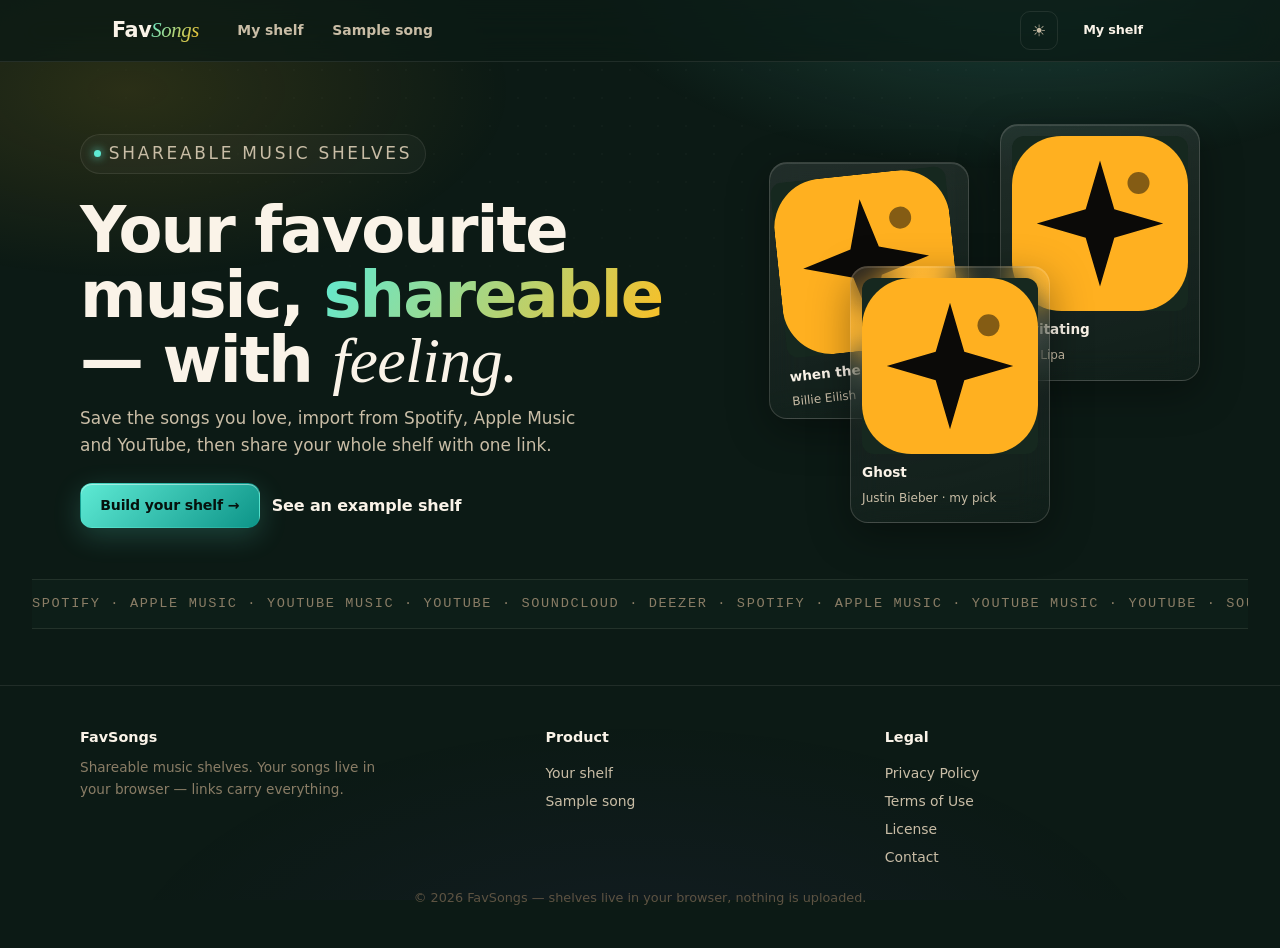
==== commit 4a345d90: "Remove Explore for now (rails return later); Discover nav retired" ====
--- a/index.html
+++ b/index.html
@@ -17,8 +17,6 @@
         <a class="fav-brand" href="index.html" aria-label="FavSongs home">Fav<em>Songs</em></a>
         <nav class="fav-nav" aria-label="Primary">
           <a href="shelf.html">My shelf</a>
-          <a href="explore.html#discover">Discover</a>
-          <a href="explore.html">Explore</a>
           <a href="song.html">Sample song</a>
         </nav>
         <div class="fav-top-spot">
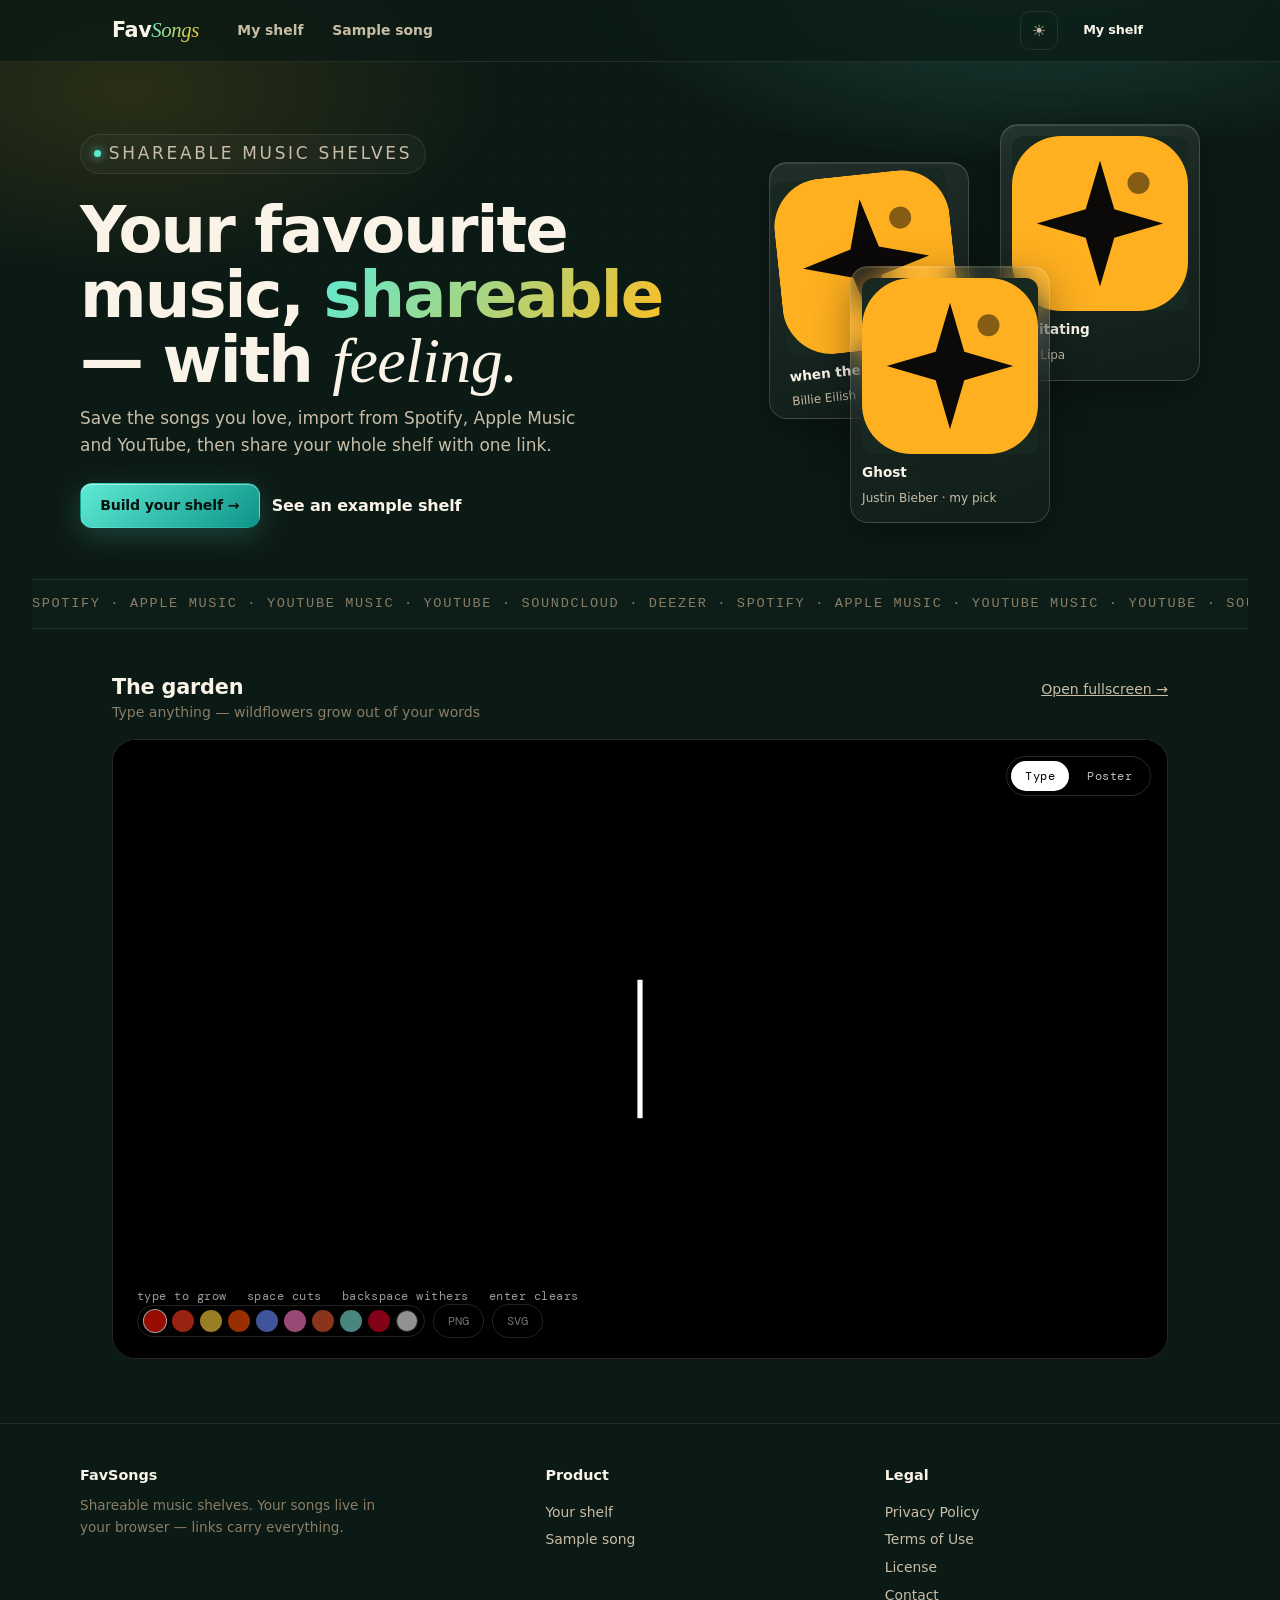
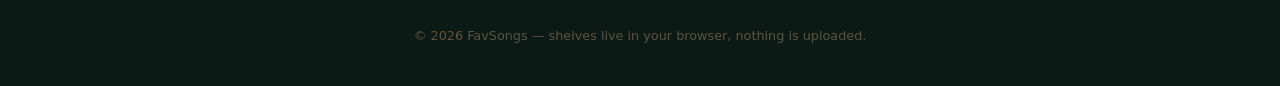
==== commit 28cbe404: "Embed Type Garden section (iframe + fullscreen page)" ====
--- a/index.html
+++ b/index.html
@@ -55,6 +55,16 @@
 
 
 
+      <section class="fav-sec" id="garden">
+        <div class="fav-sec-head">
+          <div><h2 style="margin:0">The garden</h2>
+          <p class="rail-sub" style="margin:0.15rem 0 0">Type anything — wildflowers grow out of your words</p></div>
+          <p style="margin:0"><a href="garden.html" style="color:var(--ink-dim)">Open fullscreen →</a></p>
+        </div>
+        <iframe src="garden.html" title="Type Garden — type to grow wildflowers" loading="lazy"
+          style="width:100%;height:min(72vh,620px);border:1px solid var(--line-strong);border-radius:24px;background:#000"></iframe>
+      </section>
+
       <footer class="fav-foot">
         <div class="fav-foot-grid">
           <div>
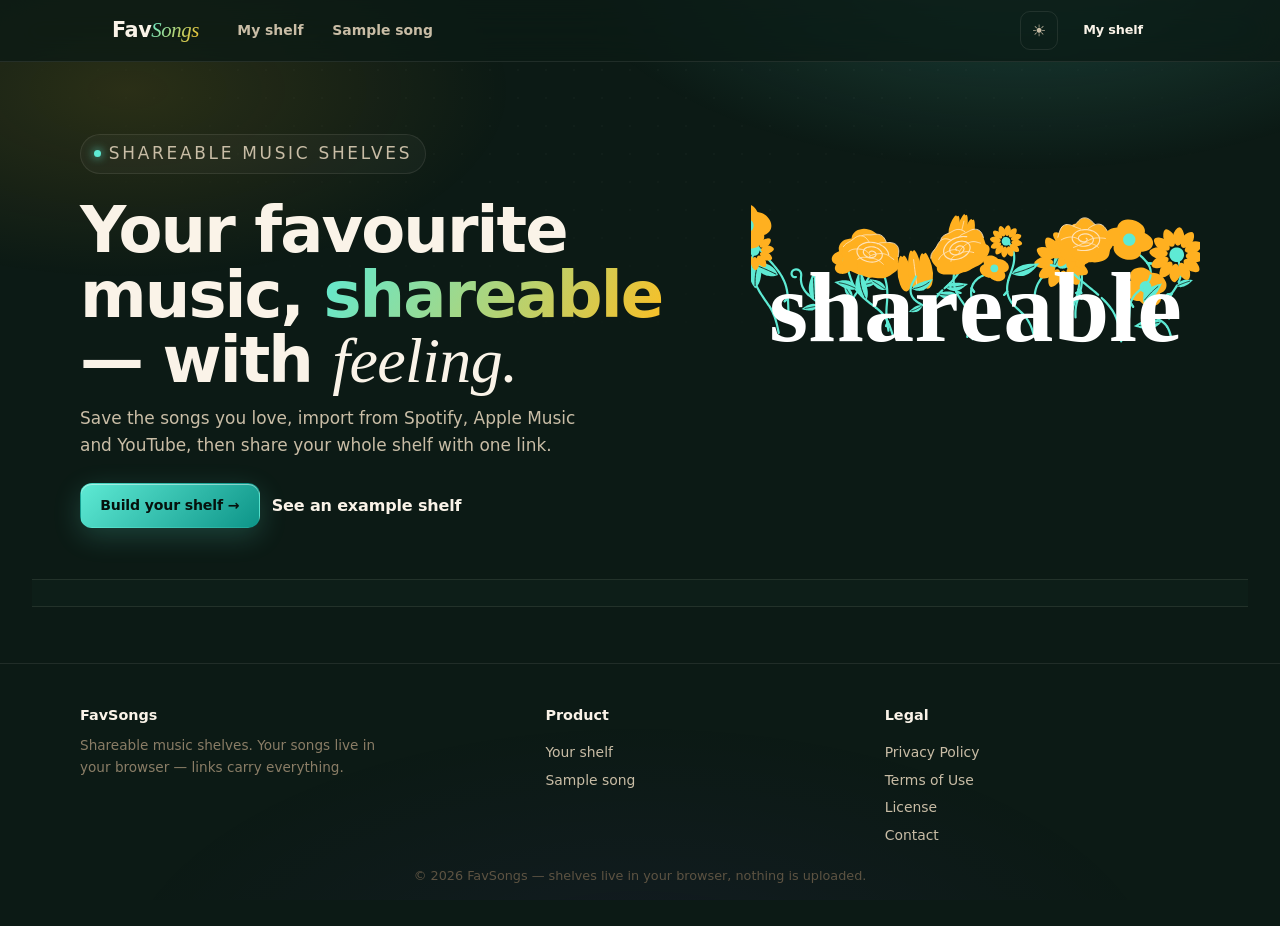
==== commit 139ec685: "Hero grows a living wildflower headline (type-garden engine, no iframe)" ====
--- a/index.html
+++ b/index.html
@@ -39,10 +39,8 @@
               <a class="btn" href="shelf.html#p=[base64]">See an example shelf</a>
             </div>
           </div>
-          <div class="hero-stack" aria-hidden="true">
-            <div class="hero-card c1"><div class="c1-inner"><img src="https://is1-ssl.mzstatic.com/image/thumb/Music115/v4/1a/37/d1/1a37d1b1-8508-54f2-f541-bf4e437dda76/19UMGIM05028.rgb.jpg/600x600bb.jpg" alt="" loading="lazy" onerror="this.onerror=null;this.src='icon.svg'" /><b>when the party's over</b><span>Billie Eilish</span></div></div>
-            <div class="hero-card c2"><div class="c2-inner"><img src="https://is1-ssl.mzstatic.com/image/thumb/Music116/v4/6c/11/d6/6c11d681-aa3a-d59e-4c2e-f77e181026ab/190295092665.jpg/600x600bb.jpg" alt="" loading="lazy" onerror="this.onerror=null;this.src='icon.svg'" /><b>Levitating</b><span>Dua Lipa</span></div></div>
-            <div class="hero-card c3"><div class="c3-inner"><img src="https://is1-ssl.mzstatic.com/image/thumb/Music115/v4/e0/92/da/e092da2d-9f6d-11dc-7843-2021e95a2b61/21UMGIM17518.rgb.jpg/600x600bb.jpg" alt="" loading="lazy" onerror="this.onerror=null;this.src='icon.svg'" /><b>Ghost</b><span>Justin Bieber · my pick</span></div></div>
+          <div class="hero-stack" id="gardenHeroWrap" aria-hidden="true">
+            <canvas id="gardenHero" style="width:100%;height:100%;display:block"></canvas>
           </div>
         </div>
         <div class="marquee" aria-hidden="true"><div class="marquee-track" id="marqueeTrack"></div></div>
@@ -55,15 +53,7 @@
 
 
 
-      <section class="fav-sec" id="garden">
-        <div class="fav-sec-head">
-          <div><h2 style="margin:0">The garden</h2>
-          <p class="rail-sub" style="margin:0.15rem 0 0">Type anything — wildflowers grow out of your words</p></div>
-          <p style="margin:0"><a href="garden.html" style="color:var(--ink-dim)">Open fullscreen →</a></p>
-        </div>
-        <iframe src="garden.html" title="Type Garden — type to grow wildflowers" loading="lazy"
-          style="width:100%;height:min(72vh,620px);border:1px solid var(--line-strong);border-radius:24px;background:#000"></iframe>
-      </section>
+
 
       <footer class="fav-foot">
         <div class="fav-foot-grid">
@@ -89,6 +79,7 @@
     </main>
 
     <script src="site.js"></script>
+    <script src="garden-hero.js"></script>
     <script>
       (() => {
         "use strict";
@@ -97,19 +88,7 @@
           const seq = ["Spotify", "Apple Music", "YouTube Music", "YouTube", "SoundCloud", "Deezer"].map((n) => n + "  \u00b7 ").join("");
           mt.textContent = (seq + seq).repeat(2);
         }
-        if (!matchMedia("(prefers-reduced-motion: reduce)").matches) {
-          for (const card of document.querySelectorAll(".hero-card")) {
-            card.addEventListener("pointermove", (e) => {
-              if (e.pointerType === "touch") return;
-              const r = card.getBoundingClientRect();
-              const x = (e.clientX - r.left) / r.width - 0.5;
-              const y = (e.clientY - r.top) / r.height - 0.5;
-              card.style.transform = "perspective(700px) rotateX(" + (-y * 10).toFixed(2) + "deg) rotateY(" + (x * 12).toFixed(2) + "deg)";
-            });
-            card.addEventListener("pointerleave", () => { card.style.transform = ""; });
-          }
-        }
-      })();
+
     </script>
 
     <script src="supabase-config.js" onerror="this.remove()"></script>
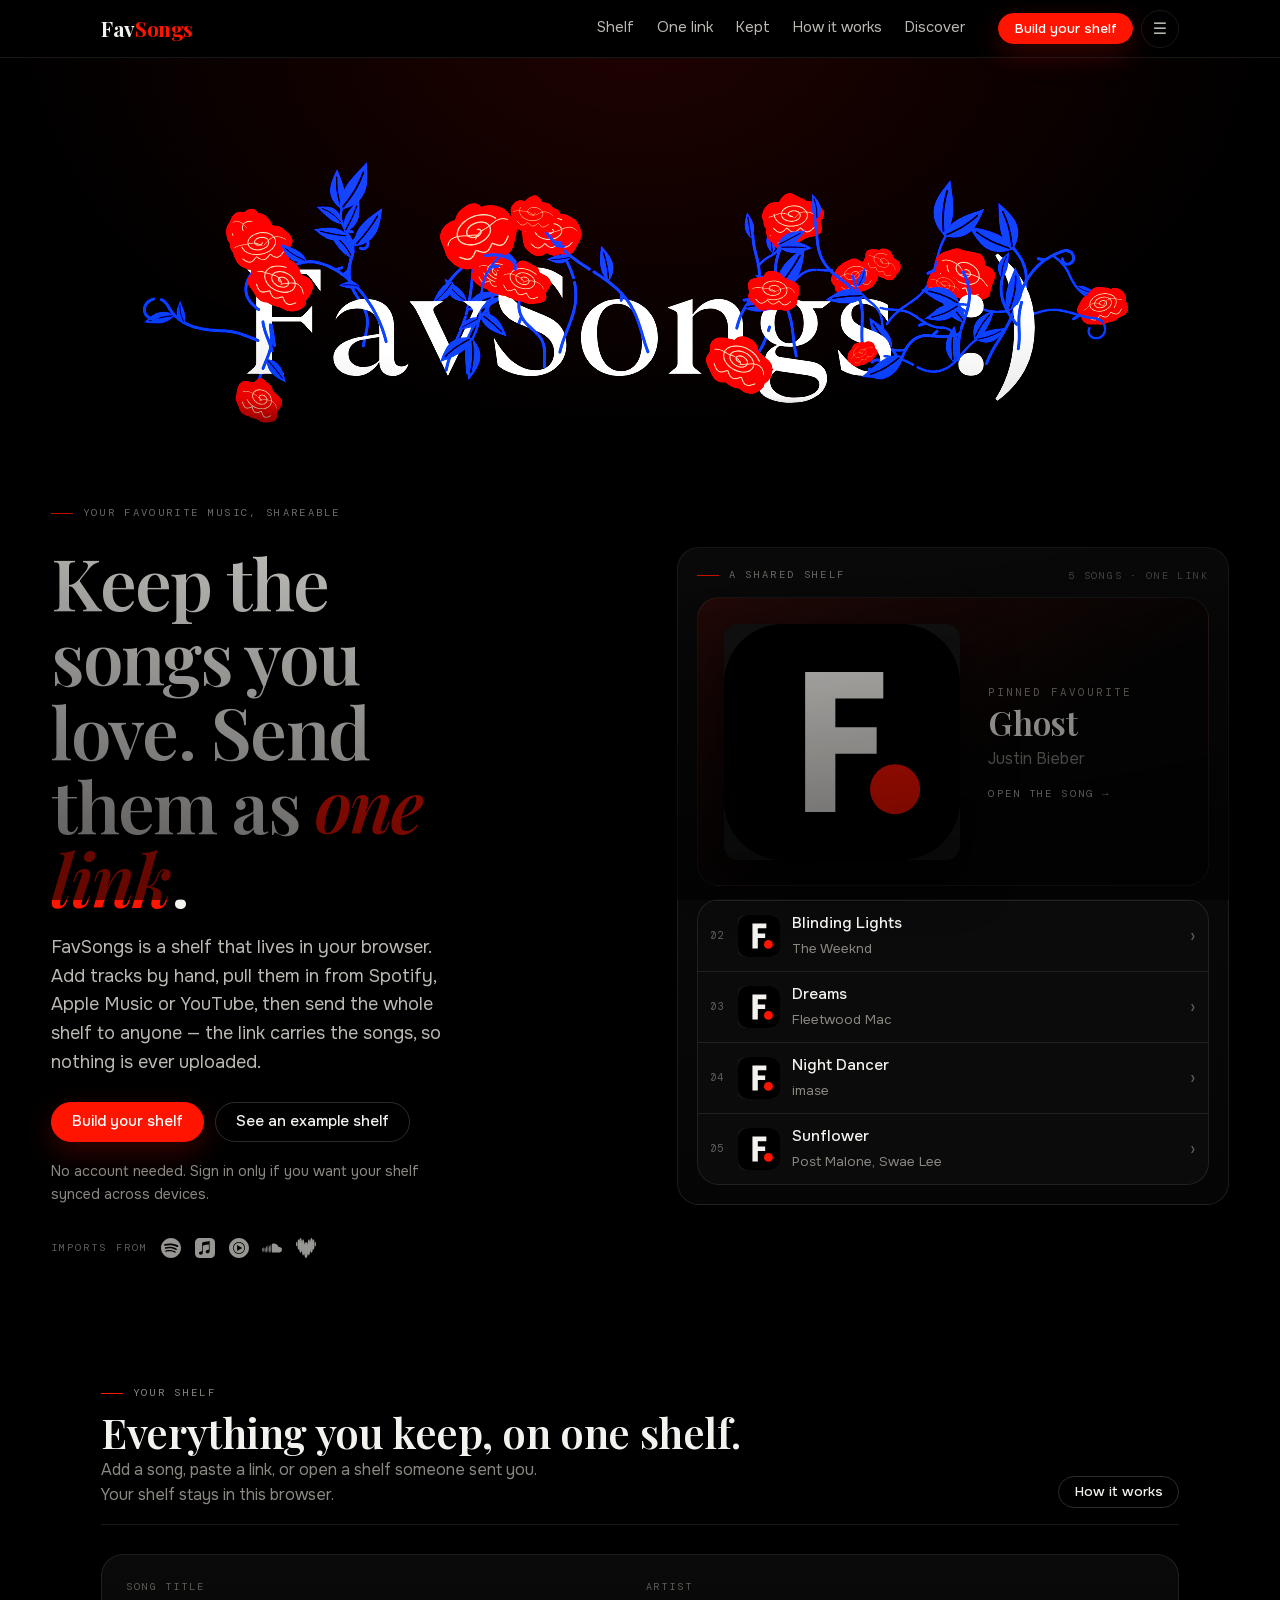
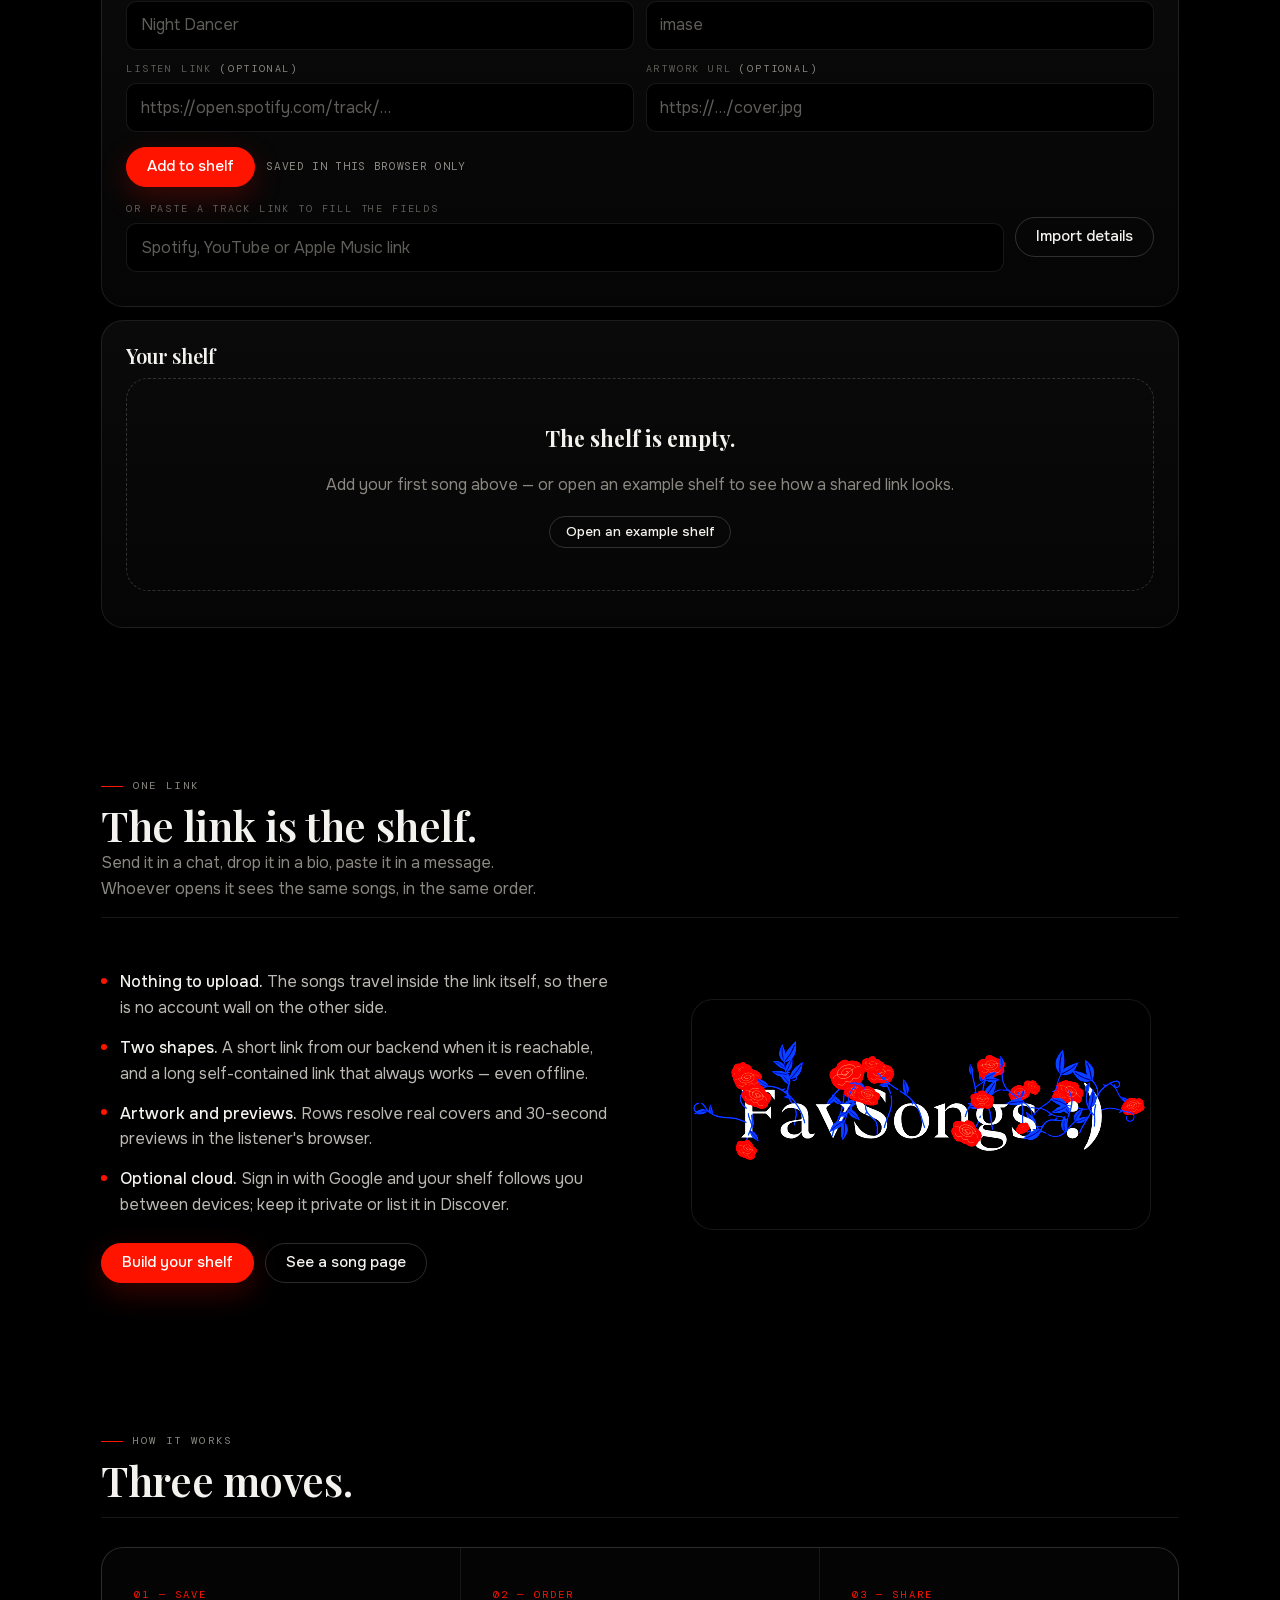
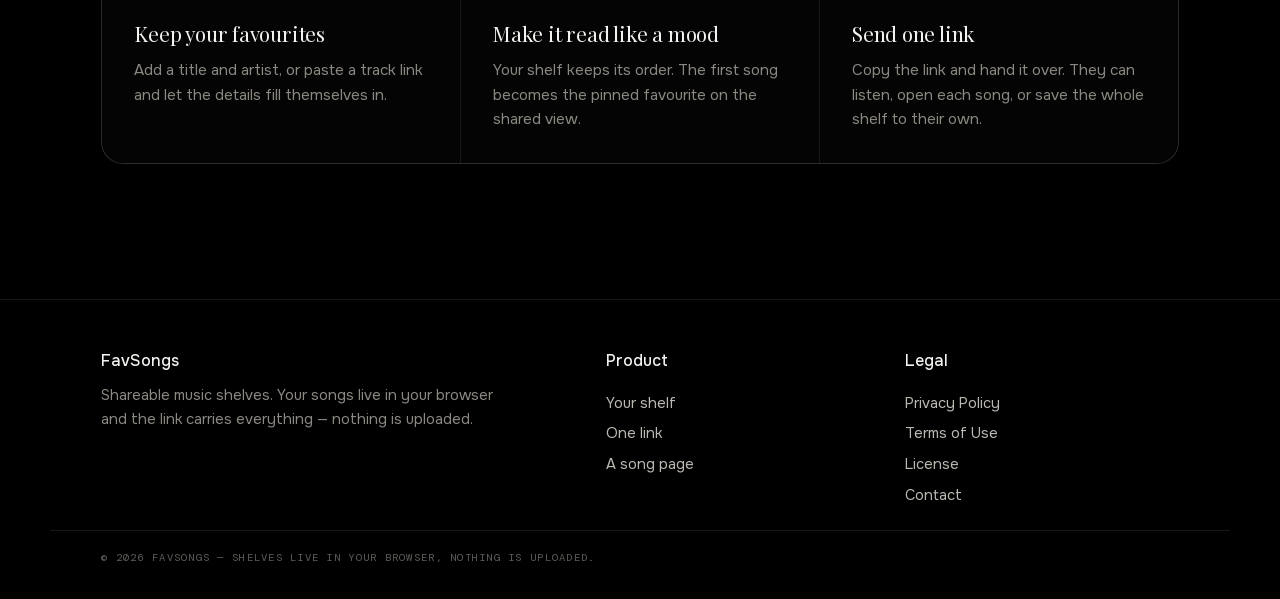
==== commit ef7a3e8e: "One design, /id share links, and a Kept page for the shelves you save Every shelf now travels as a s" ====
--- a/index.html
+++ b/index.html
@@ -1,98 +1,415 @@
 <!DOCTYPE html>
 <html lang="en" data-theme="dark">
-  <head>
-    <meta charset="utf-8" />
-    <meta name="viewport" content="width=device-width, initial-scale=1, viewport-fit=cover" />
-    <title>FavSongs — your favourite music, shareable</title>
-    <meta name="description" content="Save your favourite songs, import from Spotify, Apple Music and YouTube, and share your shelf with one link." />
-    <link rel="canonical" href="https://favsongs.pages.dev/" />
-    <link rel="icon" href="data:image/svg+xml,%3Csvg xmlns='http://www.w3.org/2000/svg' viewBox='0 0 32 32'%3E%3Crect width='32' height='32' rx='9' fill='%23ffb020'/%3E%3Cpath d='M16 4.5 18.6 13.4 27.5 16 18.6 18.6 16 27.5 13.4 18.6 4.5 16 13.4 13.4Z' fill='%230b0a08'/%3E%3Ccircle cx='23' cy='8.6' r='2' fill='%230b0a08' opacity='.5'/%3E%3C/svg%3E" type="image/svg+xml" />
-    <link rel="stylesheet" href="styles.css" />
-
-  </head>
-  <body class="fav-page">
-    <a class="skip-link" href="#main">Skip to content</a>
-    <header class="fav-top">
-      <div class="fav-top-inner">
-        <a class="fav-brand" href="index.html" aria-label="FavSongs home">Fav<em>Songs</em></a>
-        <nav class="fav-nav" aria-label="Primary">
-          <a href="shelf.html">My shelf</a>
-          <a href="song.html">Sample song</a>
+<head>
+<meta charset="utf-8" />
+<meta name="viewport" content="width=device-width, initial-scale=1, viewport-fit=cover" />
+<title>FavSongs — keep the songs you love, share them as one link</title>
+<meta name="description" content="A shelf in your browser: add the songs you love, import from Spotify, Apple Music or YouTube, then send the whole thing as one link. Nothing is uploaded." />
+<link rel="canonical" href="https://favsongs.pages.dev/" />
+<meta property="og:type" content="website" />
+<meta property="og:site_name" content="FavSongs" />
+<meta property="og:title" content="FavSongs — keep the songs you love, share them as one link" />
+<meta property="og:description" content="A shelf in your browser: add the songs you love, import from Spotify, Apple Music or YouTube, then send the whole thing as one link." />
+<meta property="og:url" content="https://favsongs.pages.dev/" />
+<meta property="og:image" content="https://favsongs.pages.dev/og-cover.png" />
+<meta property="og:image:width" content="1200" />
+<meta property="og:image:height" content="630" />
+<meta property="og:image:alt" content="FavSongs — keep the songs you love, share them as one link" />
+<meta name="twitter:card" content="summary_large_image" />
+<meta name="twitter:title" content="FavSongs — keep the songs you love, share them as one link" />
+<meta name="twitter:description" content="A shelf in your browser: add the songs you love, import from Spotify, Apple Music or YouTube, then send the whole thing as one link." />
+<meta name="twitter:image" content="https://favsongs.pages.dev/og-cover.png" />
+<link rel="icon" href="icon.svg" type="image/svg+xml" />
+<link rel="stylesheet" href="fonts.css" />
+<link rel="stylesheet" href="styles.css" />
+</head>
+<body class="home-page">
+<a class="skip-link" href="#main">Skip to content</a>
+
+<header class="top">
+  <div class="top-inner">
+    <a class="brand" href="index.html" aria-label="FavSongs home">Fav<em>Songs</em></a>
+    <nav class="nav" aria-label="Primary">
+      <a href="#shelf">Shelf</a>
+      <a href="#share">One link</a>
+      <a href="saved.html">Kept</a>
+      <a href="#how">How it works</a>
+      <a href="#discover">Discover</a>
+    </nav>
+    <div class="top-spot">
+      <span id="authArea"></span>
+      <a class="btn btn-primary btn-sm top-cta" href="#shelf">Build your shelf</a>
+      <button class="icon-btn" id="menuOpen" type="button" aria-label="Open menu" aria-expanded="false" aria-controls="mobileNav">☰</button>
+    </div>
+  </div>
+</header>
+
+<div id="mobileNav" aria-label="Menu">
+  <div class="sheet-head">
+    <span class="kicker is-plain">menu</span>
+    <button class="icon-btn" id="menuClose" type="button" aria-label="Close menu">✕</button>
+  </div>
+  <a href="#shelf">Shelf</a>
+  <a href="#share">One link</a>
+  <a href="saved.html">Kept</a>
+  <a href="#how">How it works</a>
+  <a href="#discover">Discover</a>
+  <a href="song.html?t=Ghost&amp;a=Justin%20Bieber">A sample song</a>
+  <a href="legal.html">Legal</a>
+</div>
+<div id="mobileBackdrop"></div>
+
+<main id="main">
+  <!-- ------------------------------------------------------------- hero -->
+  <section class="hero" aria-labelledby="heroTitle">
+    <!-- The mark is the loop itself; the wordmark SVG stays on as the poster,
+         so the art is there before a single byte of video arrives. -->
+    <figure class="mark reveal" aria-label="The FavSongs mark">
+      <video class="loop" id="markVideo" src="loop.mp4" poster="wordmark.svg" muted loop playsinline preload="metadata" aria-label="FavSongs — white serif letters wreathed in red roses and cobalt leaves"></video>
+    </figure>
+
+    <div class="hero-grid">
+      <div class="hero-copy reveal">
+        <p class="kicker">your favourite music, shareable</p>
+        <h1 class="display" id="heroTitle">Keep the songs you love. Send them as <em>one link</em>.</h1>
+        <p class="lede">FavSongs is a shelf that lives in your browser. Add tracks by hand, pull them in from Spotify, Apple Music or YouTube, then send the whole shelf to anyone — the link carries the songs, so nothing is ever uploaded.</p>
+        <div class="actions">
+          <a class="btn btn-primary" href="#shelf">Build your shelf</a>
+          <a class="btn" id="exampleShelf" href="#shelf">See an example shelf</a>
+        </div>
+        <p class="hero-note">No account needed. Sign in only if you want your shelf synced across devices.</p>
+        <div class="platforms">
+          <span>imports from</span>
+          <img src="logos/spotify.svg" alt="Spotify" width="20" height="20" loading="lazy" />
+          <img src="logos/applemusic.svg" alt="Apple Music" width="20" height="20" loading="lazy" />
+          <img src="logos/youtubemusic.svg" alt="YouTube Music" width="20" height="20" loading="lazy" />
+          <img src="logos/soundcloud.svg" alt="SoundCloud" width="20" height="20" loading="lazy" />
+          <img src="logos/deezer.svg" alt="Deezer" width="20" height="20" loading="lazy" />
+        </div>
+      </div>
+
+      <div class="reveal">
+        <div class="preview">
+          <div class="preview-top">
+            <span class="kicker">a shared shelf</span>
+            <span class="preview-note" id="demoNote">one link</span>
+          </div>
+          <a class="featured featured-big" id="demoCard" href="#shelf">
+            <img id="demoArt" alt="" />
+            <div class="featured-meta">
+              <span class="mini">pinned favourite</span>
+              <h3 id="demoTitle">Ghost</h3>
+              <p id="demoSub">Justin Bieber</p>
+              <span class="go">open the song →</span>
+            </div>
+          </a>
+          <div class="playlist" id="demoRows" style="margin-top:0.8rem"></div>
+        </div>
+      </div>
+    </div>
+  </section>
+
+  <!-- ------------------------------------------------------- the shelf -->
+  <section class="sec" id="shelf" aria-labelledby="shelfHeading">
+    <div class="sec-head">
+      <div>
+        <p class="kicker">your shelf</p>
+        <h2 id="shelfHeading">Everything you keep, on one shelf.</h2>
+        <p>Add a song, paste a link, or open a shelf someone sent you. Your shelf stays in this browser.</p>
+      </div>
+      <a class="btn btn-sm" href="#how">How it works</a>
+    </div>
+
+    <div id="sharedBar" hidden>
+      <span id="sharedNote" class="share-note">Shared with you.</span>
+      <div class="share-actions">
+        <button class="btn btn-sm btn-primary" id="playSharedBtn" type="button">Play the first</button>
+        <button class="btn btn-sm" id="saveAllBtn" type="button">Save all to my shelf</button>
+        <button class="btn btn-sm btn-ghost" id="keepBtn" type="button">Keep this shelf</button>
+        <button class="btn btn-sm btn-ghost" id="dismissSharedBtn" type="button">Dismiss</button>
+      </div>
+      <span class="share-note" id="sharedStatus" hidden aria-live="polite"></span>
+    </div>
+
+    <div class="panel" id="addBox">
+      <div class="fields">
+        <div class="field">
+          <label for="fTitle">Song title</label>
+          <input id="fTitle" name="title" type="text" maxlength="120" autocomplete="off" placeholder="Night Dancer" />
+        </div>
+        <div class="field">
+          <label for="fArtist">Artist</label>
+          <input id="fArtist" name="artist" type="text" maxlength="120" autocomplete="off" placeholder="imase" />
+        </div>
+        <div class="field">
+          <label for="fLink">Listen link <span class="muted">(optional)</span></label>
+          <input id="fLink" name="link" type="url" maxlength="300" inputmode="url" autocomplete="off" placeholder="https://open.spotify.com/track/…" />
+        </div>
+        <div class="field">
+          <label for="fArt">Artwork URL <span class="muted">(optional)</span></label>
+          <input id="fArt" name="art" type="url" maxlength="300" inputmode="url" autocomplete="off" placeholder="https://…/cover.jpg" />
+        </div>
+      </div>
+      <div class="fav-row">
+        <button class="btn btn-primary" id="addBtn" type="button">Add to shelf</button>
+        <span class="fav-hint">Saved in this browser only</span>
+      </div>
+      <div class="fav-row">
+        <div class="field grow">
+          <label for="importLink">Or paste a track link to fill the fields</label>
+          <input id="importLink" type="url" maxlength="300" inputmode="url" autocomplete="off" placeholder="Spotify, YouTube or Apple Music link" />
+        </div>
+        <button class="btn" id="importBtn" type="button">Import details</button>
+      </div>
+      <span id="importHint" class="fav-hint" aria-live="polite"></span>
+    </div>
+
+    <div class="panel">
+      <div class="preview-top" style="display:flex;align-items:center;justify-content:space-between;gap:1rem;margin-bottom:0.8rem">
+        <h3 id="shelfTitle" class="display-sm" style="font-size:1.25rem">Your shelf</h3>
+        <span class="mini" id="shelfMeta"></span>
+      </div>
+
+      <div class="shelf-empty" id="shelfEmpty">
+        <b>The shelf is empty.</b>
+        <p>Add your first song above — or open an example shelf to see how a shared link looks.</p>
+        <div class="actions">
+          <button class="btn btn-sm" id="emptyExampleBtn" type="button">Open an example shelf</button>
+        </div>
+      </div>
+
+      <div class="shelf-grid" id="shelfGrid"></div>
+
+      <div class="share-row" id="shareRow" hidden>
+        <button class="btn btn-primary" id="shareBtn" type="button">Share my shelf</button>
+        <span class="share-note">One link, the whole shelf.</span>
+      </div>
+      <div class="share-box" id="shareBox" hidden>
+        <div class="share-btns">
+          <input id="shareLink" type="text" readonly aria-label="Your shelf link" />
+          <button class="btn btn-sm" id="shareCopyBtn" type="button">Copy</button>
+        </div>
+      </div>
+      <span id="shareHint" class="fav-hint" aria-live="polite"></span>
+
+      <div class="toggles">
+        <span id="publicWrap" hidden>
+          <label><input type="checkbox" id="publicToggle" /> List my shelf in Discover</label>
+        </span>
+        <button class="btn btn-sm btn-ghost" id="syncBtn" type="button" hidden>Sync now</button>
+      </div>
+    </div>
+
+    <div class="playlist-wrap" id="playlistWrap" hidden>
+      <a class="featured featured-big" id="featuredCard" href="#shelf">
+        <img id="featuredArt" alt="" />
+        <div class="featured-meta">
+          <span class="mini">pinned favourite</span>
+          <h3 id="featuredTitle"></h3>
+          <p id="featuredSub"></p>
+          <span class="go">open the song →</span>
+        </div>
+      </a>
+      <div class="playlist" id="playlistRows" style="margin-top:0.8rem"></div>
+    </div>
+  </section>
+
+  <!-- -------------------------------------------------------- one link -->
+  <section class="sec" id="share" aria-labelledby="shareHeading">
+    <div class="sec-head">
+      <div>
+        <p class="kicker">one link</p>
+        <h2 id="shareHeading">The link is the shelf.</h2>
+        <p>Send it in a chat, drop it in a bio, paste it in a message. Whoever opens it sees the same songs, in the same order.</p>
+      </div>
+    </div>
+
+    <div class="link-split">
+      <div class="reveal">
+        <ul class="link-points">
+          <li><span class="dot" aria-hidden="true"></span><span><b>Nothing to upload.</b> The songs travel inside the link itself, so there is no account wall on the other side.</span></li>
+          <li><span class="dot" aria-hidden="true"></span><span><b>Two shapes.</b> A short link from our backend when it is reachable, and a long self-contained link that always works — even offline.</span></li>
+          <li><span class="dot" aria-hidden="true"></span><span><b>Artwork and previews.</b> Rows resolve real covers and 30-second previews in the listener's browser.</span></li>
+          <li><span class="dot" aria-hidden="true"></span><span><b>Optional cloud.</b> Sign in with Google and your shelf follows you between devices; keep it private or list it in Discover.</span></li>
+        </ul>
+        <div class="actions" style="margin-top:1.6rem">
+          <a class="btn btn-primary" href="#shelf">Build your shelf</a>
+          <a class="btn" href="song.html?t=Ghost&amp;a=Justin%20Bieber">See a song page</a>
+        </div>
+      </div>
+
+      <figure class="signature reveal">
+        <!-- metadata only: the loop is already cached by the hero above, and
+             having data ready lets this one join the hero's clock instantly -->
+        <video class="loop" id="loopVideo" src="loop.mp4" poster="wordmark.svg" muted loop playsinline preload="metadata" aria-label="The FavSongs shelf mark, blooming"></video>
+      </figure>
+    </div>
+  </section>
+
+  <!-- --------------------------------------------------- how it works -->
+  <section class="sec" id="how" aria-labelledby="howHeading">
+    <div class="sec-head">
+      <div>
+        <p class="kicker">how it works</p>
+        <h2 id="howHeading">Three moves.</h2>
+      </div>
+    </div>
+    <div class="steps reveal">
+      <div class="step">
+        <span class="step-num">01 — save</span>
+        <h3>Keep your favourites</h3>
+        <p>Add a title and artist, or paste a track link and let the details fill themselves in.</p>
+      </div>
+      <div class="step">
+        <span class="step-num">02 — order</span>
+        <h3>Make it read like a mood</h3>
+        <p>Your shelf keeps its order. The first song becomes the pinned favourite on the shared view.</p>
+      </div>
+      <div class="step">
+        <span class="step-num">03 — share</span>
+        <h3>Send one link</h3>
+        <p>Copy the link and hand it over. They can listen, open each song, or save the whole shelf to their own.</p>
+      </div>
+    </div>
+  </section>
+
+  <!-- -------------------------------------------------------- discover -->
+  <section class="sec" id="discover" hidden aria-labelledby="discoverHeading">
+    <div class="sec-head">
+      <div>
+        <p class="kicker">discover</p>
+        <h2 id="discoverHeading">Public shelves</h2>
+        <p>Shelves people chose to list. Open one and it saves to yours in a click.</p>
+      </div>
+    </div>
+    <div class="discover-grid" id="discoverGrid"></div>
+  </section>
+
+  <footer class="foot">
+    <div class="foot-inner">
+      <div class="foot-grid">
+        <div>
+          <b>FavSongs</b>
+          <p>Shareable music shelves. Your songs live in your browser and the link carries everything — nothing is uploaded.</p>
+        </div>
+        <nav aria-label="Product">
+          <b>Product</b>
+          <a href="#shelf">Your shelf</a>
+          <a href="#share">One link</a>
+          <a href="song.html?t=Ghost&amp;a=Justin%20Bieber">A song page</a>
         </nav>
-        <div class="fav-top-spot">
-          <button class="icon-btn" type="button" data-theme-toggle aria-label="Toggle theme"><span data-theme-icon>☀</span></button>
-          <a class="btn btn-sm" href="shelf.html" style="text-decoration:none">My shelf</a>
-          <span id="authArea"></span>
-        </div>
-      </div>
-    </header>
-
-    <main id="main">
-      <section class="fav-hero">
-        <div class="fav-hero-grid">
-          <div>
-            <p class="fav-eyebrow"><i></i> Shareable music shelves</p>
-            <h1>Your favourite music, <span class="grad">shareable</span> — with <em>feeling.</em></h1>
-            <p>Save the songs you love, import from Spotify, Apple Music and YouTube, then share your whole shelf with one link.</p>
-            <div class="fav-cta">
-              <a class="btn btn-primary" href="shelf.html">Build your shelf →</a>
-              <a class="btn" href="shelf.html#p=[base64]">See an example shelf</a>
-            </div>
-          </div>
-          <div class="hero-stack" id="gardenHeroWrap" aria-hidden="true">
-            <canvas id="gardenHero" style="width:100%;height:100%;display:block"></canvas>
-          </div>
-        </div>
-        <div class="marquee" aria-hidden="true"><div class="marquee-track" id="marqueeTrack"></div></div>
-      </section>
-
-
-
-
-
-
-
-
-
-
-      <footer class="fav-foot">
-        <div class="fav-foot-grid">
-          <div>
-            <b>FavSongs</b>
-            <p>Shareable music shelves. Your songs live in your browser — links carry everything.</p>
-          </div>
-          <nav aria-label="Product">
-            <b>Product</b>
-            <a href="shelf.html">Your shelf</a>
-            <a href="song.html">Sample song</a>
-          </nav>
-          <nav aria-label="Legal">
-            <b>Legal</b>
-            <a href="legal.html#privacy">Privacy Policy</a>
-            <a href="legal.html#terms">Terms of Use</a>
-            <a href="legal.html#license">License</a>
-            <a href="legal.html#contact">Contact</a>
-          </nav>
-        </div>
-        <p class="fav-copy">© 2026 FavSongs — shelves live in your browser, nothing is uploaded.</p>
-      </footer>
-    </main>
-
-    <script src="site.js"></script>
-    <script src="garden-hero.js"></script>
-    <script>
-      (() => {
-        "use strict";
-        const mt = document.getElementById("marqueeTrack");
-        if (mt) {
-          const seq = ["Spotify", "Apple Music", "YouTube Music", "YouTube", "SoundCloud", "Deezer"].map((n) => n + "  \u00b7 ").join("");
-          mt.textContent = (seq + seq).repeat(2);
-        }
-
-    </script>
-
-    <script src="supabase-config.js" onerror="this.remove()"></script>
-    <script type="module" src="cloud.js"></script>
-
-  </body>
+        <nav aria-label="Legal">
+          <b>Legal</b>
+          <a href="legal.html#privacy">Privacy Policy</a>
+          <a href="legal.html#terms">Terms of Use</a>
+          <a href="legal.html#license">License</a>
+          <a href="legal.html#contact">Contact</a>
+        </nav>
+      </div>
+    </div>
+    <p class="foot-copy">© <span data-year>2026</span> FavSongs — shelves live in your browser, nothing is uploaded.</p>
+  </footer>
+</main>
+
+<script src="site.js"></script>
+<script src="shared.js"></script>
+<script src="store.js"></script>
+<script src="shelf.js"></script>
+<script src="supabase-config.js" onerror="this.remove()"></script>
+<script type="module" src="cloud.js"></script>
+<script>
+  /* Hero preview: the real shared-shelf components, fed a small demo list and
+     real artwork. Dropped from the promo card if the renderer is missing. */
+  (() => {
+    const mount = {
+      featuredCard: document.getElementById("demoCard"),
+      featuredArt: document.getElementById("demoArt"),
+      featuredTitle: document.getElementById("demoTitle"),
+      featuredSub: document.getElementById("demoSub"),
+      rowsEl: document.getElementById("demoRows"),
+    };
+    if (!window.SharedList || !mount.rowsEl) return;
+    const demo = [
+      { t: "Ghost", a: "Justin Bieber", u: "https://open.spotify.com/track/6I3mqTwhRpn34SLVafSH7G" },
+      { t: "Blinding Lights", a: "The Weeknd", al: "After Hours" },
+      { t: "Dreams", a: "Fleetwood Mac", al: "Rumours" },
+      { t: "Night Dancer", a: "imase" },
+      { t: "Sunflower", a: "Post Malone, Swae Lee", al: "Spider-Man: Into the Spider-Verse" },
+    ];
+    window.SharedList.renderPlaylist(mount, demo, {});
+    const note = document.getElementById("demoNote");
+    if (note) note.textContent = demo.length + " songs · one link";
+  })();
+
+  /* Each loop only plays once it is actually on screen, so the 4 MB file never
+     blocks the first paint, and the two instances share one clock: the hero is
+     the clock, so the mark sits at the same point in the bloom wherever it is
+     on the page. Drift is corrected on timeupdate (a few times a second)
+     rather than per frame, measured the short way round the loop so a wrap is
+     not mistaken for drift. Reduced motion keeps the poster instead. */
+  (() => {
+    const vids = [...document.querySelectorAll("video.loop")];
+    if (!vids.length || matchMedia("(prefers-reduced-motion: reduce)").matches) return;
+    const TOL = 0.12;       // seconds of drift worth a seek
+    const COOLDOWN = 600;   // ms after a seek before the next one
+    const WAIT = 1200;      // ms a follower waits for the clock before starting
+    const lastSeek = new WeakMap();
+    const leading = () => vids.find((v) => !v.paused && v.readyState > 1);
+
+    // Shortest distance round the loop: 6.9s apart on a 7s loop is 0.1s apart.
+    const drift = (v, lead) => {
+      const dur = lead.duration || 7;
+      let d = v.currentTime - lead.currentTime;
+      if (d > dur / 2) d -= dur;
+      else if (d < -dur / 2) d += dur;
+      return d;
+    };
+
+    const align = (lead) => {
+      for (const v of vids) {
+        if (v === lead || v.paused || v.seeking || v.readyState < 2) continue;
+        if (Math.abs(drift(v, lead)) <= TOL) continue;
+        if (Date.now() - (lastSeek.get(v) || 0) < COOLDOWN) continue;
+        lastSeek.set(v, Date.now());
+        try { v.currentTime = lead.currentTime; } catch { /* not seekable yet */ }
+      }
+    };
+
+    const join = (v, waited) => {
+      const lead = leading();
+      // The hero leads; a follower would rather wait a moment than start the
+      // bloom over from zero while the clock is still starting up.
+      if (!lead && v !== vids[0] && waited < WAIT) {
+        setTimeout(() => join(v, waited + 200), 200);
+        return;
+      }
+      if (lead && lead !== v) {
+        lastSeek.set(v, Date.now());
+        try { v.currentTime = lead.currentTime; } catch { /* ignore */ }
+      }
+      if (v.play) v.play().catch(() => {});
+    };
+
+    const start = (v) => {
+      if (v.readyState >= 2) { join(v, WAIT); return; }
+      // A seek made before any frame exists is simply dropped, so wake the file
+      // up first and join the clock as soon as there is something to seek into.
+      v.preload = "auto";
+      v.addEventListener("loadeddata", () => join(v, 0), { once: true });
+      v.load();
+    };
+
+    const onTick = () => { const lead = leading(); if (lead) align(lead); };
+    vids.forEach((v) => v.addEventListener("timeupdate", onTick));
+
+    if (!("IntersectionObserver" in window)) { vids.forEach((v) => start(v)); return; }
+    const io = new IntersectionObserver((entries) => {
+      for (const e of entries) {
+        if (e.isIntersecting) { start(e.target); io.unobserve(e.target); }
+      }
+    }, { rootMargin: "700px 0px" });   // wake a loop before it is on screen,
+    vids.forEach((v) => io.observe(v)); // so it joins the clock already running
+  })();
+</script>
+</body>
 </html>
--- a/fonts.css
+++ b/fonts.css
@@ -0,0 +1,8 @@
+/* FavSongs type — self-hosted (no third-party font requests, no FOUT flash).
+ * Onest: UI + body copy (variable). Playfair Display: the display serif, the same
+ * voice as the wordmark. DM Mono: kickers, counts and link metadata. */
+@font-face{font-family:'Onest';font-style:normal;font-weight:100 900;font-display:swap;src:url(fonts/onest.woff2) format('woff2');}
+@font-face{font-family:'Playfair Display';font-style:normal;font-weight:400 800;font-display:swap;src:url(fonts/playfair.woff2) format('woff2');}
+@font-face{font-family:'Playfair Display';font-style:italic;font-weight:400 800;font-display:swap;src:url(fonts/playfair-italic.woff2) format('woff2');}
+@font-face{font-family:'DM Mono';font-style:normal;font-weight:400;font-display:swap;src:url(fonts/dmmono-400.woff2) format('woff2');}
+@font-face{font-family:'DM Mono';font-style:normal;font-weight:500;font-display:swap;src:url(fonts/dmmono-500.woff2) format('woff2');}
--- a/styles.css
+++ b/styles.css
@@ -1,2291 +1,586 @@
-/* Milo v1.1.6 — site design system (from-scratch rebuild) */
-
+/* ============================================================================
+   FavSongs — one design system.
+
+   The whole site is black paper, off-white ink and a single vermilion accent
+   pulled from the shelf mark: white serif letters, red roses, cobalt leaves.
+   Red is for doing things (actions, counts, the one italic word in a headline).
+   Cobalt appears only inside the mark itself. Nothing else is coloured — no
+   green, no amber, no teal, no second theme.
+
+   Type: Onest for interface and body, Playfair Display for display lines and
+   numbers, DM Mono for kickers, counts and link metadata. All self-hosted
+   (see fonts.css).
+   ========================================================================== */
+
+/* ----------------------------------------------------------------- tokens */
 :root {
-  --bg: #0c1a15;
-  --bg-soft: #0f211a;
-  --surface: #122620;
-  --surface-2: #16281f;
-  --card: rgba(255, 248, 235, 0.035);
-  --ink: #faf3e8;
-  --ink-dim: #c9bda6;
-  --ink-faint: #8a7d66;
-  --ink-ghost: #5d5342;
-  --amber: #5eead4;
-  --amber-deep: #0d9488;
-  --coral: #fbbf24;
-  --mint: #4ade80;
-  --line: rgba(250, 243, 232, 0.09);
-  --line-strong: rgba(250, 243, 232, 0.16);
-  --glow-amber: rgba(94, 234, 212, 0.2);
-  --glow-coral: rgba(251, 191, 36, 0.13);
-  --font:
-    ui-sans-serif, system-ui, -apple-system, "Segoe UI", Roboto, Inter,
-    "Helvetica Neue", Arial, sans-serif;
-  --display:
-    ui-sans-serif, system-ui, -apple-system, "Segoe UI", Roboto, Inter,
-    sans-serif;
-  --mono: ui-monospace, "SF Mono", SFMono-Regular, Menlo, Consolas, monospace;
-  --ease: cubic-bezier(0.22, 1, 0.36, 1);
-  --ease-spring: cubic-bezier(0.34, 1.56, 0.64, 1);
-  --rail: clamp(1rem, 4vw, 2rem);
-  --max: 1120px;
+  color-scheme: dark;
+
+  --bg: #000000;
+  --bg-raise: #070707;
+  --panel: #0b0b0b;
+  --panel-2: #111111;
+  --panel-3: #161616;
+
+  --ink: #f4f2ee;
+  --ink-dim: #bcb9b3;
+  --muted: #8b8882;
+  --faint: #5f5d59;
+  --ink-faint: #5f5d59;
+
+  --red: #ff1400;
+  --red-deep: #c00e00;
+  --red-soft: #ff5a3c;
+  --blue: #3257ff;
+
+  --line: rgba(255, 255, 255, 0.09);
+  --line-2: rgba(255, 255, 255, 0.17);
+
+  --rail: clamp(1.05rem, 4vw, 4rem);
+  --maxw: 1180px;
   --r-sm: 10px;
-  --r: 16px;
-  --r-lg: 24px;
-  --shadow-lg: 0 24px 80px rgba(0, 0, 0, 0.5);
-  --shadow-card: 0 12px 40px rgba(0, 0, 0, 0.35);
-}
-
-html[data-theme="light"] {
-  --bg: #faf5eb;
-  --bg-soft: #f2e9d8;
-  --surface: #ffffff;
-  --surface-2: #efe6d3;
-  --card: rgba(20, 14, 4, 0.03);
-  --ink: #17110a;
-  --ink-dim: #4d4436;
-  --ink-faint: #7a6e5a;
-  --ink-ghost: #a89a82;
-  --line: rgba(23, 17, 10, 0.1);
-  --line-strong: rgba(23, 17, 10, 0.18);
-  --glow-amber: rgba(194, 106, 0, 0.14);
-  --glow-coral: rgba(255, 92, 57, 0.1);
-  --shadow-lg: 0 24px 60px rgba(80, 55, 10, 0.16);
-  --shadow-card: 0 12px 32px rgba(80, 55, 10, 0.1);
-}
-
-*,
-*::before,
-*::after {
-  box-sizing: border-box;
+  --r: 14px;
+  --r-lg: 22px;
+
+  --sans: 'Onest', system-ui, -apple-system, 'Segoe UI', Roboto, Helvetica, Arial, sans-serif;
+  --display: 'Playfair Display', Georgia, 'Times New Roman', serif;
+  --mono: 'DM Mono', ui-monospace, SFMono-Regular, Menlo, Consolas, monospace;
+
+  --ease: cubic-bezier(0.22, 0.61, 0.36, 1);
+  --ease-out: cubic-bezier(0.16, 1, 0.3, 1);
+  --shadow: 0 24px 70px rgba(0, 0, 0, 0.6);
+}
+
+/* ------------------------------------------------------------------- base */
+*, *::before, *::after { box-sizing: border-box; }
+html { -webkit-text-size-adjust: 100%; scroll-behavior: smooth; }
+@media (prefers-reduced-motion: reduce) { html { scroll-behavior: auto; } }
+
+body {
   margin: 0;
-  padding: 0;
-}
-html {
-  scroll-behavior: smooth;
-  -webkit-text-size-adjust: 100%;
-}
-body {
-  font-family: var(--font);
   background: var(--bg);
   color: var(--ink);
+  font-family: var(--sans);
+  font-weight: 400;
+  font-size: 16px;
   line-height: 1.6;
   -webkit-font-smoothing: antialiased;
+  -moz-osx-font-smoothing: grayscale;
   overflow-x: hidden;
-  transition:
-    background 0.3s var(--ease),
-    color 0.3s var(--ease);
-}
-body::before {
-  content: "";
-  position: fixed;
-  inset: 0;
-  z-index: -2;
-  pointer-events: none;
-  background:
-    radial-gradient(
-      ellipse 60% 40% at 80% -5%,
-      var(--glow-amber),
-      transparent 60%
-    ),
-    radial-gradient(
-      ellipse 50% 35% at 10% 10%,
-      var(--glow-coral),
-      transparent 60%
-    ),
-    radial-gradient(
-      ellipse 70% 50% at 50% 110%,
-      rgba(139, 61, 255, 0.06),
-      transparent 60%
-    );
-}
+}
+body.is-locked { overflow: hidden; }
+
+/* one soft vignette over everything, so the black has depth */
 body::after {
   content: "";
   position: fixed;
   inset: 0;
-  z-index: -1;
   pointer-events: none;
-  opacity: 0.5;
-  background-image: radial-gradient(
-    rgba(250, 243, 232, 0.05) 1px,
-    transparent 1px
-  );
-  background-size: 28px 28px;
-  mask-image: radial-gradient(
-    ellipse 80% 60% at 50% 0%,
-    black 30%,
-    transparent 75%
-  );
-}
-html[data-theme="light"] body::after {
-  background-image: radial-gradient(
-    rgba(23, 17, 10, 0.06) 1px,
-    transparent 1px
-  );
-}
-img {
-  max-width: 100%;
-  display: block;
-}
-a {
-  color: inherit;
-}
-button {
-  font: inherit;
-  color: inherit;
-  background: none;
-  border: none;
-  cursor: pointer;
-}
-:focus-visible {
-  outline: 2px solid var(--amber);
-  outline-offset: 3px;
-  border-radius: 4px;
-}
-::selection {
-  background: var(--amber);
-  color: #1a1000;
-}
+  z-index: 95;
+  background: radial-gradient(130% 100% at 50% 0%, transparent 42%, rgba(0, 0, 0, 0.6) 100%);
+}
+
+img, svg, video { max-width: 100%; display: block; }
+/* The `hidden` attribute means hidden, everywhere. Component rules below set
+   display: grid/flex, which would otherwise win over the browser default and
+   leave an empty player shell showing through an empty state. */
+[hidden] { display: none !important; }
+a { color: inherit; text-decoration: none; }
+button { font: inherit; color: inherit; background: none; border: 0; cursor: pointer; }
+input, textarea, select { font: inherit; color: inherit; }
+::selection { background: var(--red); color: #fff; }
+h1, h2, h3, h4 { margin: 0; font-weight: 400; letter-spacing: -0.01em; }
+hr { border: 0; border-top: 1px solid var(--line); margin: 0; }
+
+:focus-visible { outline: 2px solid var(--red); outline-offset: 3px; border-radius: 4px; }
 
 .skip-link {
-  position: fixed;
-  top: -60px;
-  left: 1rem;
-  z-index: 200;
-  background: var(--amber);
-  color: #1a1000;
-  font-weight: 700;
-  font-size: 0.85rem;
-  padding: 0.6rem 1rem;
-  border-radius: 0 0 10px 10px;
-  text-decoration: none;
-  transition: top 0.2s var(--ease);
-}
-.skip-link:focus {
-  top: 0;
-}
-
-/* ---------- layout ---------- */
-.wrap {
-  max-width: var(--max);
-  margin: 0 auto;
-  padding-left: var(--rail);
-  padding-right: var(--rail);
-}
-.eyebrow {
-  display: inline-flex;
-  align-items: center;
-  gap: 0.55rem;
-  font-family: var(--mono);
-  font-size: 0.7rem;
-  font-weight: 600;
-  letter-spacing: 0.16em;
-  text-transform: uppercase;
-  color: var(--amber);
-  margin-bottom: 1rem;
-}
-.eyebrow::before {
-  content: "";
-  width: 1.75rem;
-  height: 1.5px;
-  background: linear-gradient(90deg, var(--amber), var(--coral));
-  border-radius: 2px;
-}
-.eyebrow.center::after {
-  content: "";
-  width: 1.75rem;
-  height: 1.5px;
-  background: linear-gradient(90deg, var(--coral), var(--amber));
-  border-radius: 2px;
-}
-h1,
-h2,
-h3 {
-  letter-spacing: -0.04em;
-  line-height: 1.04;
-  text-wrap: balance;
-}
-.section {
-  padding: clamp(3.5rem, 8vw, 6rem) 0;
-}
-.section-head {
-  max-width: 40rem;
-  margin-bottom: 2.5rem;
-}
-.section-head h2 {
-  font-size: clamp(1.9rem, 4.5vw, 2.9rem);
-  font-weight: 800;
-  margin-bottom: 0.8rem;
-}
-.section-head h2 .grad {
-  background: linear-gradient(
-    100deg,
-    var(--amber) 10%,
-    var(--coral) 60%,
-    var(--amber) 100%
-  );
-  background-size: 200% auto;
-  -webkit-background-clip: text;
-  background-clip: text;
-  color: transparent;
-  animation: gradShift 6s linear infinite;
-}
-@keyframes gradShift {
-  to {
-    background-position: 200% center;
-  }
-}
-.section-head p {
-  color: var(--ink-dim);
-  font-size: clamp(0.95rem, 1.5vw, 1.08rem);
-}
-.section-head.center {
-  margin-left: auto;
-  margin-right: auto;
-  text-align: center;
-}
-.section-head.center .eyebrow {
-  justify-content: center;
-}
-.section-head.center .eyebrow::before {
-  display: none;
-}
-
-/* ---------- topbar ---------- */
-.topbar {
-  position: sticky;
-  top: 0;
-  z-index: 90;
-  backdrop-filter: blur(16px) saturate(1.3);
-  -webkit-backdrop-filter: blur(16px) saturate(1.3);
-  background: color-mix(in srgb, var(--bg) 82%, transparent);
+  position: absolute; left: 50%; top: 0; transform: translate(-50%, -140%);
+  background: var(--red); color: #fff; padding: 0.5rem 1rem;
+  border-radius: 0 0 var(--r-sm) var(--r-sm); z-index: 120; font-size: 0.85rem;
+}
+.skip-link:focus { transform: translate(-50%, 0); }
+
+.sr-only {
+  position: absolute; width: 1px; height: 1px; padding: 0; margin: -1px;
+  overflow: hidden; clip: rect(0, 0, 0, 0); white-space: nowrap; border: 0;
+}
+.wrap { max-width: var(--maxw); margin: 0 auto; padding: 0 var(--rail); }
+.muted { color: var(--muted); }
+.hair { border-top: 1px solid var(--line); }
+
+/* ------------------------------------------------------------- typography */
+.kicker {
+  display: inline-flex; align-items: center; gap: 0.6rem;
+  font-family: var(--mono); font-size: 0.66rem; font-weight: 400;
+  letter-spacing: 0.22em; text-transform: uppercase; color: var(--muted);
+}
+.kicker::before { content: ""; width: 22px; height: 1px; background: var(--red); }
+.kicker.is-plain::before { display: none; }
+
+.display {
+  font-family: var(--display); font-weight: 600;
+  font-size: clamp(2.3rem, 6vw, 4.5rem);
+  line-height: 1.03; letter-spacing: -0.022em;
+}
+.display em { font-style: italic; color: var(--red); }
+.display-sm { font-family: var(--display); font-weight: 600; font-size: clamp(1.7rem, 4.2vw, 2.9rem); line-height: 1.06; letter-spacing: -0.018em; }
+.lede { color: var(--ink-dim); font-size: clamp(1rem, 1.6vw, 1.12rem); max-width: 56ch; }
+.mini { font-family: var(--mono); font-size: 0.68rem; letter-spacing: 0.18em; text-transform: uppercase; color: var(--muted); }
+
+/* --------------------------------------------------------------- buttons */
+.btn {
+  display: inline-flex; align-items: center; justify-content: center; gap: 0.5rem;
+  padding: 0.72rem 1.25rem; border-radius: 999px;
+  border: 1px solid var(--line-2); background: transparent; color: var(--ink);
+  font-size: 0.94rem; font-weight: 500; line-height: 1; cursor: pointer;
+  transition: border-color 0.25s var(--ease), background 0.25s var(--ease), color 0.25s var(--ease), transform 0.25s var(--ease);
+  white-space: nowrap;
+}
+.btn:hover { border-color: var(--ink); transform: translateY(-1px); }
+.btn-primary {
+  background: var(--red); border-color: var(--red); color: #fff;
+  box-shadow: 0 10px 30px rgba(255, 20, 0, 0.22);
+}
+.btn-primary:hover { background: var(--red-soft); border-color: var(--red-soft); color: #fff; }
+.btn-sm { padding: 0.5rem 0.95rem; font-size: 0.85rem; }
+.btn-ghost { border-color: transparent; color: var(--ink-dim); }
+.btn-ghost:hover { border-color: var(--line-2); color: var(--ink); }
+/* A button mid-action (making a link) reads as busy, not as broken. */
+.btn:disabled { opacity: 0.55; cursor: progress; transform: none; }
+.actions { display: flex; flex-wrap: wrap; gap: 0.7rem; align-items: center; }
+.fav-hint { font-family: var(--mono); font-size: 0.68rem; letter-spacing: 0.14em; text-transform: uppercase; color: var(--faint); }
+
+/* ---------------------------------------------------------------- header */
+.top {
+  position: sticky; top: 0; z-index: 40;
+  background: rgba(0, 0, 0, 0.78);
+  -webkit-backdrop-filter: blur(16px); backdrop-filter: blur(16px);
   border-bottom: 1px solid var(--line);
 }
-.topbar-inner {
-  max-width: var(--max);
-  margin: 0 auto;
-  padding: 0.7rem var(--rail);
-  display: flex;
-  align-items: center;
-  justify-content: space-between;
-  gap: 0.75rem;
+.top-inner {
+  display: flex; align-items: center; gap: clamp(0.7rem, 2vw, 1.8rem);
+  max-width: var(--maxw); margin: 0 auto; padding: 0.6rem var(--rail);
 }
 .brand {
-  display: inline-flex;
-  align-items: center;
-  gap: 0.6rem;
-  text-decoration: none;
-  font-weight: 800;
-  font-size: 1.02rem;
-  letter-spacing: -0.03em;
-}
-.brand-mark {
-  width: 34px;
-  height: 34px;
-  border-radius: 11px;
-  display: grid;
-  place-items: center;
-  flex-shrink: 0;
-  background: linear-gradient(135deg, var(--amber) 0%, var(--coral) 100%);
-  box-shadow:
-    0 4px 18px var(--glow-amber),
-    inset 0 1px 0 rgba(255, 255, 255, 0.45),
-    inset 0 -1px 0 rgba(0, 0, 0, 0.18);
-  transition: transform 0.25s var(--ease-spring);
-}
-.brand:hover .brand-mark {
-  transform: rotate(-8deg) scale(1.06);
-}
-.brand-mark svg,
-.brand-mark img {
-  width: 22px;
-  height: 22px;
-  display: block;
-}
-.brand-mark img {
-  border-radius: 6px;
-}
-.brand small {
-  font-family: var(--mono);
-  font-size: 0.62rem;
-  font-weight: 600;
-  letter-spacing: 0.08em;
-  color: var(--ink-faint);
-  border: 1px solid var(--line-strong);
-  border-radius: 999px;
-  padding: 0.12rem 0.5rem;
-}
-.nav {
-  display: flex;
-  align-items: center;
-  gap: 0.15rem;
-}
+  font-family: var(--display); font-weight: 700; font-size: 1.3rem;
+  letter-spacing: -0.02em; white-space: nowrap; line-height: 1;
+}
+.brand em { font-style: normal; color: var(--red); }
+.nav { display: none; align-items: center; gap: clamp(0.7rem, 1.8vw, 1.6rem); }
+@media (min-width: 900px) { .nav { display: flex; margin-left: auto; } }
 .nav a {
-  text-decoration: none;
-  color: var(--ink-dim);
-  font-size: 0.86rem;
-  font-weight: 550;
-  padding: 0.5rem 0.8rem;
-  border-radius: 9px;
-  transition:
-    color 0.18s,
-    background 0.18s;
-}
-.nav a:hover,
-.nav a[aria-current="page"] {
-  color: var(--ink);
-  background: var(--card);
-}
-.nav a[aria-current="page"] {
-  color: var(--amber);
-}
-.topbar-actions {
-  display: flex;
-  align-items: center;
-  gap: 0.5rem;
-}
+  font-size: 0.92rem; color: var(--ink-dim); padding: 0.35rem 0;
+  border-bottom: 1px solid transparent; transition: color 0.2s var(--ease), border-color 0.2s var(--ease);
+}
+.nav a:hover { color: var(--ink); border-color: var(--line-2); }
+.nav a[aria-current="page"] { color: var(--ink); border-color: var(--red); }
+.top-spot { display: flex; align-items: center; gap: 0.5rem; margin-left: auto; }
+@media (min-width: 900px) { .top-spot { margin-left: 0; } }
 .icon-btn {
-  width: 2.4rem;
-  height: 2.4rem;
-  display: grid;
-  place-items: center;
-  border: 1px solid var(--line);
-  border-radius: 10px;
-  color: var(--ink-dim);
-  transition:
-    color 0.18s,
-    border-color 0.18s,
-    transform 0.18s;
-}
-.icon-btn:hover {
-  color: var(--amber);
-  border-color: var(--amber);
-  transform: translateY(-1px);
-}
-.icon-btn svg {
-  width: 1rem;
-  height: 1rem;
-}
-.menu-btn {
-  display: none;
-}
-
-/* ---------- buttons ---------- */
-.btn {
-  display: inline-flex;
-  align-items: center;
-  justify-content: center;
-  gap: 0.5rem;
-  text-decoration: none;
-  font-weight: 700;
-  letter-spacing: -0.01em;
-  border-radius: 12px;
-  border: 1px solid transparent;
-  white-space: nowrap;
-  transition:
-    transform 0.2s var(--ease),
-    box-shadow 0.2s,
-    background 0.2s,
-    border-color 0.2s,
-    color 0.2s;
-}
-.btn:hover {
-  transform: translateY(-2px);
-}
-.btn:active {
-  transform: translateY(0);
-}
-.btn-primary {
-  padding: 0.65rem 1.2rem;
-  font-size: 0.88rem;
-  background: linear-gradient(135deg, var(--amber), #f23dc8);
-  color: #1c0e00;
-  box-shadow:
-    0 8px 28px var(--glow-amber),
-    inset 0 1px 0 rgba(255, 255, 255, 0.45);
-}
-.btn-primary:hover {
-  box-shadow:
-    0 12px 36px var(--glow-amber),
-    inset 0 1px 0 rgba(255, 255, 255, 0.45);
-  filter: brightness(1.05);
-}
-.btn-ghost {
-  padding: 0.65rem 1.2rem;
-  font-size: 0.88rem;
-  border-color: var(--line-strong);
-  color: var(--ink-dim);
-  background: var(--card);
-}
-.btn-ghost:hover {
-  border-color: var(--amber);
-  color: var(--amber);
-}
-.btn-lg {
-  padding: 1rem 1.7rem;
-  font-size: 1rem;
-  border-radius: 14px;
-}
-.btn-sm {
-  padding: 0.45rem 0.9rem;
-  font-size: 0.8rem;
-  border-radius: 9px;
-}
-.btn .arrow {
-  transition: transform 0.2s var(--ease);
-}
-.btn:hover .arrow {
-  transform: translateX(3px);
-}
-
-/* ---------- hero ---------- */
-.hero {
-  position: relative;
-  padding: clamp(2.5rem, 6vw, 5rem) 0 clamp(2rem, 4vw, 3rem);
-  overflow: clip;
+  width: 38px; height: 38px; border-radius: 999px; border: 1px solid var(--line);
+  display: inline-flex; align-items: center; justify-content: center; color: var(--ink-dim);
+}
+.icon-btn:hover { border-color: var(--line-2); color: var(--ink); }
+.top-cta { display: none; }
+@media (min-width: 620px) { .top-cta { display: inline-flex; } }
+
+/* mobile sheet */
+#mobileNav {
+  position: fixed; inset: 0 0 0 auto; width: min(84vw, 360px); z-index: 70;
+  background: var(--bg); border-left: 1px solid var(--line);
+  transform: translateX(101%); transition: transform 0.35s var(--ease);
+  display: flex; flex-direction: column; padding: 1.1rem var(--rail) 2rem; gap: 0.2rem;
+}
+#mobileNav.is-open { transform: none; }
+#mobileNav a { font-family: var(--display); font-size: 1.6rem; padding: 0.55rem 0; border-bottom: 1px solid var(--line); }
+#mobileNav .sheet-head { display: flex; justify-content: space-between; align-items: center; margin-bottom: 1rem; }
+#mobileBackdrop {
+  position: fixed; inset: 0; z-index: 60; background: rgba(0, 0, 0, 0.72);
+  opacity: 0; pointer-events: none; transition: opacity 0.3s var(--ease);
+}
+#mobileNav.is-open + #mobileBackdrop { opacity: 1; pointer-events: auto; }
+
+/* ------------------------------------------------------------------ hero */
+.hero { position: relative; padding: clamp(2.2rem, 6vw, 4.6rem) var(--rail) clamp(1.6rem, 4vw, 3rem); overflow: clip; }
+.hero::before {
+  content: ""; position: absolute; inset: -30% -10% auto; height: 80%; pointer-events: none;
+  background: radial-gradient(58% 60% at 50% 34%, rgba(255, 20, 0, 0.12), transparent 72%);
 }
 .hero-grid {
-  display: grid;
-  grid-template-columns: 1.05fr 0.95fr;
-  gap: clamp(2rem, 5vw, 4rem);
-  align-items: center;
-}
-.hero-badge {
-  display: inline-flex;
-  align-items: center;
-  gap: 0.5rem;
-  font-family: var(--mono);
-  font-size: 0.72rem;
-  letter-spacing: 0.06em;
-  border: 1px solid var(--line-strong);
-  background: var(--card);
-  padding: 0.4rem 0.8rem;
-  border-radius: 999px;
-  color: var(--ink-dim);
-  margin-bottom: 1.25rem;
-}
-.hero-badge .pulse {
-  width: 7px;
-  height: 7px;
-  border-radius: 50%;
-  background: var(--mint);
-  box-shadow: 0 0 0 3px rgba(74, 222, 128, 0.2);
-  animation: pulse 2s infinite;
-}
-@keyframes pulse {
-  50% {
-    opacity: 0.5;
-    transform: scale(0.85);
-  }
-}
-.hero h1 {
-  font-size: clamp(2.9rem, 7.5vw, 5.2rem);
-  font-weight: 850;
-  margin-bottom: 1.1rem;
-}
-.hero h1 .stroke {
-  display: block;
-  background: linear-gradient(
-    100deg,
-    var(--amber) 0%,
-    var(--coral) 45%,
-    #ff8a5c 70%,
-    var(--amber) 100%
-  );
-  background-size: 220% auto;
-  -webkit-background-clip: text;
-  background-clip: text;
-  color: transparent;
-  animation: gradShift 7s linear infinite;
-}
-.hero-lede {
-  color: var(--ink-dim);
-  font-size: clamp(1rem, 1.8vw, 1.18rem);
-  max-width: 30rem;
-  margin-bottom: 1.75rem;
-}
-.hero-lede strong {
-  color: var(--ink);
-}
-.hero-cta {
-  display: flex;
-  flex-wrap: wrap;
-  gap: 0.75rem;
-  margin-bottom: 1.5rem;
-}
-.hero-proof {
-  display: flex;
-  flex-wrap: wrap;
-  gap: 0.5rem 1.4rem;
-  font-family: var(--mono);
-  font-size: 0.75rem;
-  color: var(--ink-faint);
-}
-.hero-proof strong {
-  color: var(--ink-dim);
-}
-.os-note {
-  margin-top: 0.9rem;
-  font-size: 0.82rem;
-  color: var(--ink-faint);
-}
-.os-note strong {
-  color: var(--amber);
-}
-
-/* app window mock */
-.stage {
-  position: relative;
-}
-.app-window {
-  position: relative;
-  z-index: 1;
-  border: 1px solid var(--line-strong);
-  border-radius: 20px;
-  overflow: hidden;
-  background: linear-gradient(170deg, var(--surface) 0%, var(--bg-soft) 100%);
-  box-shadow:
-    var(--shadow-lg),
-    0 0 0 1px rgba(139, 61, 255, 0.07),
-    0 0 90px var(--glow-amber);
-  animation: floaty 7s ease-in-out infinite;
-}
-@keyframes floaty {
-  0%,
-  100% {
-    transform: translateY(0) rotate(-0.4deg);
-  }
-  50% {
-    transform: translateY(-10px) rotate(0.4deg);
-  }
-}
-.app-titlebar {
-  display: flex;
-  align-items: center;
-  gap: 0.45rem;
-  padding: 0.8rem 1rem;
+  position: relative; display: grid; gap: clamp(1.6rem, 4vw, 3.2rem);
+  max-width: var(--maxw); margin: 0 auto; align-items: center;
+}
+@media (min-width: 980px) { .hero-grid { grid-template-columns: minmax(0, 1.02fr) minmax(0, 0.98fr); } }
+.hero-copy { max-width: 40ch; }
+.hero h1 { margin: 0.75rem 0 1rem; }
+.hero .actions { margin-top: 1.6rem; }
+.hero-note { margin-top: 1.1rem; font-size: 0.9rem; color: var(--muted); }
+
+.platforms { display: flex; align-items: center; gap: 0.85rem; flex-wrap: wrap; margin-top: 2rem; }
+.platforms img { width: 20px; height: 20px; opacity: 0.62; transition: opacity 0.25s var(--ease); }
+.platforms img:hover { opacity: 1; }
+.platforms span { font-family: var(--mono); font-size: 0.64rem; letter-spacing: 0.2em; text-transform: uppercase; color: var(--faint); }
+
+/* the shelf mark: the loop, cropped to its ink and used as a band */
+.mark {
+  margin: 0 auto 1.4rem; position: relative;
+  max-width: min(1000px, 92vw); aspect-ratio: 1470 / 500; overflow: hidden;
+}
+.mark video {
+  width: 100%; height: 100%; object-fit: cover; object-position: center 40%; display: block;
+  /* the loop's plate is #101010 rather than black: crush it, then screen the
+     mark onto the page so the band has no edges — only ink on the black. */
+  filter: contrast(1.5) saturate(1.04);
+  mix-blend-mode: screen;
+}
+.mark::after {
+  content: ""; position: absolute; inset: 0; pointer-events: none;
+  background: linear-gradient(180deg, transparent 78%, var(--bg) 100%);
+}
+
+/* share preview: the real playlist components, dressed for the hero */
+.preview {
+  border: 1px solid var(--line); border-radius: var(--r-lg);
+  background: linear-gradient(180deg, #0c0c0c, #050505);
+  padding: clamp(0.8rem, 2vw, 1.2rem); box-shadow: var(--shadow);
+}
+.preview .preview-top { display: flex; align-items: center; justify-content: space-between; gap: 1rem; margin-bottom: 0.8rem; }
+.preview .preview-note { font-family: var(--mono); font-size: 0.63rem; letter-spacing: 0.18em; text-transform: uppercase; color: var(--faint); }
+
+/* ------------------------------------------------------------- sections */
+.sec { max-width: var(--maxw); margin: 0 auto; padding: clamp(2.4rem, 6vw, 4.4rem) var(--rail); }
+.sec-head {
+  display: flex; align-items: flex-end; justify-content: space-between;
+  gap: 1rem; flex-wrap: wrap; padding-bottom: 1rem; margin-bottom: clamp(1.1rem, 3vw, 1.8rem);
   border-bottom: 1px solid var(--line);
 }
-.traffic {
-  width: 11px;
-  height: 11px;
-  border-radius: 50%;
-}
-.traffic.r {
-  background: #ff5f57;
-}
-.traffic.y {
-  background: #febc2e;
-}
-.traffic.g {
-  background: #28c840;
-}
-.app-titlebar span.title {
-  margin-left: 0.5rem;
-  font-family: var(--mono);
-  font-size: 0.7rem;
-  color: var(--ink-faint);
-}
-.app-live {
-  margin-left: auto;
-  display: inline-flex;
-  align-items: center;
-  gap: 0.4rem;
-  font-size: 0.68rem;
-  font-weight: 700;
-  color: var(--mint);
-  font-family: var(--mono);
-  letter-spacing: 0.06em;
-}
-.app-live i {
-  width: 7px;
-  height: 7px;
-  border-radius: 50%;
-  background: var(--mint);
-  box-shadow: 0 0 10px var(--mint);
-  animation: pulse 1.6s infinite;
-}
-.app-body {
-  padding: 1.25rem;
-  display: grid;
-  gap: 1rem;
-}
-.presence-card {
-  display: grid;
-  grid-template-columns: auto 1fr;
-  gap: 1rem;
-  align-items: center;
-  border: 1px solid var(--line);
-  border-radius: var(--r);
-  padding: 1rem 1.1rem;
-  background:
-    linear-gradient(160deg, rgba(139, 61, 255, 0.09), transparent 55%),
-    var(--card);
-}
-.presence-avatar {
-  width: 3.4rem;
-  height: 3.4rem;
-  border-radius: 14px;
-  display: grid;
-  place-items: center;
-  background: linear-gradient(135deg, var(--amber), var(--coral));
-  color: #1c0e00;
-  font-size: 1.4rem;
-  box-shadow: 0 6px 22px var(--glow-amber);
-  transition: transform 0.3s var(--ease-spring);
-}
-.presence-kicker {
-  font-family: var(--mono);
-  font-size: 0.62rem;
-  letter-spacing: 0.14em;
-  text-transform: uppercase;
-  color: var(--amber);
-}
-.presence-title {
-  font-size: 1.15rem;
-  font-weight: 800;
-  letter-spacing: -0.03em;
-}
-.presence-state {
-  font-size: 0.83rem;
-  color: var(--ink-dim);
-}
-.presence-bar {
-  height: 4px;
-  border-radius: 4px;
-  background: var(--line);
-  overflow: hidden;
-  margin-top: 0.55rem;
-}
-.presence-bar i {
-  display: block;
-  height: 100%;
-  width: 30%;
-  border-radius: 4px;
-  background: linear-gradient(90deg, var(--amber), var(--coral));
-  animation: barSlide 4s ease-in-out infinite;
-}
-@keyframes barSlide {
-  0% {
-    width: 12%;
-  }
-  50% {
-    width: 68%;
-  }
-  100% {
-    width: 12%;
-  }
-}
-.mode-chips {
-  display: flex;
-  flex-wrap: wrap;
-  gap: 0.45rem;
-}
-.mode-chip {
-  display: inline-flex;
-  align-items: center;
-  gap: 0.4rem;
-  font-size: 0.78rem;
-  font-weight: 650;
-  padding: 0.5rem 0.8rem;
-  border-radius: 999px;
-  border: 1px solid var(--line);
-  color: var(--ink-dim);
-  background: transparent;
-  transition: all 0.2s var(--ease);
-}
-.mode-chip:hover {
-  border-color: var(--line-strong);
-  color: var(--ink);
-  transform: translateY(-1px);
-}
-.mode-chip.is-active {
-  border-color: transparent;
-  color: #1c0e00;
-  background: linear-gradient(135deg, var(--amber), #f23dc8);
-  box-shadow: 0 4px 18px var(--glow-amber);
-}
-.stage-status {
-  display: flex;
-  gap: 0.6rem;
-  flex-wrap: wrap;
-  margin-top: 0.8rem;
-}
-.status-pill {
-  flex: 1 1 0;
-  min-width: 0;
-  border: 1px solid var(--line);
-  background: color-mix(in srgb, var(--surface) 92%, transparent);
-  border-radius: 14px;
-  padding: 0.65rem 0.9rem;
-  font-size: 0.76rem;
-  display: flex;
-  align-items: center;
-  gap: 0.55rem;
-}
-.status-pill b {
-  font-weight: 750;
-  white-space: nowrap;
-}
-.status-pill small {
-  color: var(--ink-faint);
-  display: block;
-  font-size: 0.68rem;
-  white-space: nowrap;
-  overflow: hidden;
-  text-overflow: ellipsis;
-}
-.status-pill .dot {
-  width: 8px;
-  height: 8px;
-  border-radius: 50%;
-  background: var(--mint);
-  box-shadow: 0 0 10px var(--mint);
-  flex-shrink: 0;
-  animation: pulse 2s infinite;
-}
-
-/* marquee */
-.marquee {
+.sec-head h2 { font-family: var(--display); font-weight: 600; font-size: clamp(1.6rem, 4vw, 2.6rem); line-height: 1.05; margin-top: 0.5rem; }
+.sec-head p { color: var(--muted); margin: 0.2rem 0 0; max-width: 46ch; }
+.sec-body { display: grid; gap: clamp(1rem, 3vw, 2rem); }
+
+/* -------------------------------------------------- song card (shelf grid) */
+.shelf-grid { display: grid; gap: 0.55rem; grid-template-columns: 1fr; }
+@media (min-width: 700px) { .shelf-grid { grid-template-columns: 1fr 1fr; } }
+@media (min-width: 1080px) { .shelf-grid { grid-template-columns: 1fr 1fr 1fr; } }
+
+.song-card {
+  position: relative; display: flex; align-items: center; gap: 0.8rem;
+  padding: 0.62rem 0.8rem; border: 1px solid var(--line); border-radius: var(--r);
+  background: var(--panel); color: inherit; cursor: pointer; text-align: left; width: 100%;
+  transition: border-color 0.22s var(--ease), background 0.22s var(--ease), transform 0.22s var(--ease);
+}
+.song-card:hover { border-color: var(--line-2); background: var(--panel-2); transform: translateY(-2px); }
+.song-card img { width: 52px; height: 52px; flex: none; border-radius: 9px; object-fit: cover; background: var(--panel-3); }
+.song-card .t { min-width: 0; display: flex; flex-direction: column; gap: 0.1rem; }
+.song-card .t b { font-weight: 500; font-size: 0.98rem; white-space: nowrap; overflow: hidden; text-overflow: ellipsis; }
+.song-card .t span { font-size: 0.85rem; color: var(--muted); white-space: nowrap; overflow: hidden; text-overflow: ellipsis; }
+.song-card .x {
+  margin-left: auto; width: 30px; height: 30px; flex: none; border-radius: 999px;
+  color: var(--faint); font-size: 1.1rem; line-height: 1; display: grid; place-items: center;
+}
+.song-card .x:hover { color: var(--red); background: rgba(255, 20, 0, 0.1); }
+
+.shelf-empty {
+  border: 1px dashed var(--line-2); border-radius: var(--r-lg);
+  padding: clamp(1.4rem, 4vw, 2.6rem); text-align: center; color: var(--muted);
+}
+.shelf-empty b { display: block; font-family: var(--display); font-size: 1.35rem; color: var(--ink); margin-bottom: 0.4rem; }
+.shelf-empty .actions { justify-content: center; margin-top: 1.2rem; }
+/* A song landing on the shelf: one quiet pop, then it belongs there. */
+.song-card.pop { animation: card-in 0.45s var(--ease-out) both; }
+@keyframes card-in {
+  from { opacity: 0; transform: translateY(6px) scale(0.985); }
+  to { opacity: 1; transform: none; }
+}
+/* A button named inside a sentence keeps the sentence's flow. */
+.shelf-empty b.inline {
+  display: inline; font-family: var(--mono); font-size: 0.72rem; letter-spacing: 0.1em;
+  text-transform: uppercase; margin: 0; color: var(--ink);
+}
+
+/* ----------------------------------------------------------- shelf panel */
+.panel {
+  border: 1px solid var(--line); border-radius: var(--r-lg);
+  background: linear-gradient(180deg, #0a0a0a, #050505);
+  padding: clamp(0.95rem, 2.4vw, 1.5rem);
+}
+.panel + .panel { margin-top: 0.8rem; }
+.fields { display: grid; gap: 0.7rem; grid-template-columns: 1fr; }
+@media (min-width: 780px) { .fields { grid-template-columns: 1fr 1fr; } }
+.field { display: flex; flex-direction: column; gap: 0.35rem; }
+.field label { font-family: var(--mono); font-size: 0.63rem; letter-spacing: 0.18em; text-transform: uppercase; color: var(--faint); }
+.field input, .field textarea {
+  width: 100%; padding: 0.68rem 0.85rem; border-radius: var(--r-sm);
+  border: 1px solid var(--line); background: #000; color: var(--ink);
+  transition: border-color 0.2s var(--ease);
+}
+.field input::placeholder { color: var(--faint); }
+.field input:focus, .field textarea:focus { outline: none; border-color: var(--red); }
+.fav-row { display: flex; gap: 0.7rem; align-items: center; flex-wrap: wrap; margin-top: 0.9rem; }
+.fav-row .grow { flex: 1 1 220px; }
+.share-note, .fav-hint, #importHint, #shareHint { font-family: var(--mono); font-size: 0.7rem; letter-spacing: 0.06em; color: var(--muted); }
+#importHint, #shareHint { display: block; margin-top: 0.6rem; }
+
+.share-row { display: flex; align-items: center; gap: 0.8rem; flex-wrap: wrap; margin-top: 1rem; }
+.share-box { margin-top: 0.9rem; padding: 0.8rem; border: 1px solid var(--line); border-radius: var(--r); background: #000; }
+.share-box .share-btns { display: flex; gap: 0.6rem; align-items: center; }
+.share-box input {
+  width: 100%; font-family: var(--mono); font-size: 0.78rem; padding: 0.6rem 0.7rem;
+  border: 1px solid var(--line); border-radius: var(--r-sm); background: #060606; color: var(--ink-dim);
+}
+.toggles { display: flex; gap: 1.2rem; flex-wrap: wrap; align-items: center; margin-top: 0.8rem; }
+.toggles label { display: inline-flex; align-items: center; gap: 0.5rem; font-size: 0.88rem; color: var(--ink-dim); cursor: pointer; }
+.toggles input[type="checkbox"] { width: 16px; height: 16px; accent-color: var(--red); }
+
+/* ------------------------------------------------------- playlist / rows */
+.playlist-wrap { margin-top: 1.2rem; }
+.playlist { border: 1px solid var(--line); border-radius: var(--r-lg); overflow: hidden; background: var(--panel); }
+.prow {
+  display: grid; grid-template-columns: auto auto minmax(0, 1fr) auto;
+  gap: 0.8rem; align-items: center; padding: 0.62rem 0.8rem;
+  border-top: 1px solid var(--line); color: inherit;
+  transition: background 0.2s var(--ease);
+  animation: rowIn 0.5s var(--ease-out) both;
+}
+.prow:hover { background: var(--panel-2); }
+.prow .n { font-family: var(--mono); font-size: 0.68rem; color: var(--faint); }
+.prow .thumb img { width: 42px; height: 42px; border-radius: 8px; object-fit: cover; background: var(--panel-3); }
+.prow b { display: block; font-weight: 500; font-size: 0.96rem; white-space: nowrap; overflow: hidden; text-overflow: ellipsis; }
+.prow span { font-size: 0.84rem; color: var(--muted); white-space: nowrap; overflow: hidden; text-overflow: ellipsis; }
+.prow .chev { color: var(--faint); font-size: 1.1rem; }
+.svc-dot { width: 20px; height: 20px; opacity: 0.75; }
+@keyframes rowIn { from { opacity: 0; transform: translateY(8px); } to { opacity: 1; transform: none; } }
+
+.featured {
+  position: relative; display: grid; gap: clamp(0.9rem, 3vw, 1.8rem);
+  grid-template-columns: 1fr; align-items: center;
+  padding: clamp(1rem, 2.6vw, 1.6rem);
+  border: 1px solid var(--line); border-radius: var(--r-lg);
+  background: linear-gradient(150deg, var(--ft, rgba(255, 20, 0, 0.14)), #060606 60%);
+  transition: border-color 0.25s var(--ease), transform 0.25s var(--ease);
+}
+.featured:hover { border-color: var(--line-2); }
+@media (min-width: 620px) { .featured { grid-template-columns: auto minmax(0, 1fr); } }
+.featured img { width: clamp(104px, 22vw, 168px); height: clamp(104px, 22vw, 168px); border-radius: var(--r); object-fit: cover; background: var(--panel-3); box-shadow: 0 18px 50px rgba(0, 0, 0, 0.6); }
+.featured-big img { width: clamp(132px, 30vw, 236px); height: clamp(132px, 30vw, 236px); }
+.featured-meta { min-width: 0; }
+.featured-meta .mini { margin-bottom: 0.5rem; }
+.featured h3 { font-family: var(--display); font-weight: 600; font-size: clamp(1.4rem, 3.4vw, 2.1rem); line-height: 1.08; }
+.featured-meta p { color: var(--muted); margin: 0.4rem 0 0; }
+.go { font-family: var(--mono); font-size: 0.66rem; letter-spacing: 0.2em; text-transform: uppercase; color: var(--ink-dim); display: inline-flex; gap: 0.5rem; align-items: center; margin-top: 0.9rem; }
+.mini-play {
+  width: 44px; height: 44px; border-radius: 999px; border: 1px solid var(--line-2);
+  display: inline-grid; place-items: center; color: var(--ink); background: rgba(0, 0, 0, 0.5);
+  margin-top: 0.9rem; margin-left: 0.6rem;
+}
+.mini-play.on { background: var(--red); border-color: var(--red); color: #fff; }
+.mini-play.unavail { opacity: 0.4; }
+.eq { display: inline-flex; align-items: flex-end; gap: 3px; height: 14px; }
+.eq i { width: 3px; background: var(--red); animation: eq 0.9s ease-in-out infinite; }
+.eq i:nth-child(1) { height: 6px; animation-delay: 0s; }
+.eq i:nth-child(2) { height: 12px; animation-delay: 0.15s; }
+.eq i:nth-child(3) { height: 8px; animation-delay: 0.3s; }
+.eq i:nth-child(4) { height: 13px; animation-delay: 0.45s; }
+@keyframes eq { 0%, 100% { transform: scaleY(0.5); } 50% { transform: scaleY(1); } }
+.pulse { width: 6px; height: 6px; border-radius: 999px; background: var(--red); display: inline-block; animation: pulse 2s var(--ease) infinite; }
+@keyframes pulse { 0%, 100% { opacity: 1; transform: scale(1); } 50% { opacity: 0.35; transform: scale(0.8); } }
+
+/* ------------------------------------------------------- shared viewer */
+.viewer .sec { padding-top: clamp(1.6rem, 4vw, 2.6rem); }
+.viewer #sharedBar {
+  display: flex; align-items: center; justify-content: space-between; gap: 1rem; flex-wrap: wrap;
+  border: 1px solid var(--line); border-radius: var(--r); background: var(--panel);
+  padding: 0.8rem 1rem; margin-bottom: 1.2rem;
+}
+.viewer #sharedBar .share-actions { display: flex; gap: 0.6rem; flex-wrap: wrap; }
+.s-error { text-align: center; padding: clamp(2rem, 8vw, 5rem) 0; }
+.s-error h1 { font-family: var(--display); font-size: clamp(1.6rem, 4vw, 2.4rem); }
+.s-error p { color: var(--muted); }
+
+/* ------------------------------------------------------------ how it works */
+.steps { display: grid; gap: 1px; background: var(--line); border: 1px solid var(--line); border-radius: var(--r-lg); overflow: hidden; }
+@media (min-width: 860px) { .steps { grid-template-columns: repeat(3, 1fr); } }
+.step { background: #040404; padding: clamp(1.2rem, 3vw, 2rem); }
+.step .step-num { font-family: var(--mono); font-size: 0.66rem; letter-spacing: 0.2em; text-transform: uppercase; color: var(--red); }
+.step h3 { font-family: var(--display); font-size: 1.3rem; margin: 0.7rem 0 0.5rem; }
+.step p { color: var(--muted); margin: 0; font-size: 0.95rem; }
+
+/* ------------------------------------------------------------- one link */
+.link-split { display: grid; gap: clamp(1.4rem, 4vw, 3rem); align-items: center; }
+@media (min-width: 940px) { .link-split { grid-template-columns: minmax(0, 1fr) minmax(0, 1fr); } }
+.signature {
+  border: 1px solid var(--line); border-radius: var(--r-lg); overflow: hidden; background: #000;
+  max-width: 460px; margin: 0 auto;
+}
+.signature video {
+  width: 100%; aspect-ratio: 2 / 1; object-fit: cover; display: block;
+  /* the loop's plate is #101010 rather than black: crush it and screen it in */
+  filter: contrast(1.5) saturate(1.04);
+  mix-blend-mode: screen;
+  -webkit-mask-image: radial-gradient(82% 120% at 50% 50%, #000 62%, transparent 100%);
+  mask-image: radial-gradient(82% 120% at 50% 50%, #000 62%, transparent 100%);
+}
+.link-points { display: grid; gap: 0.9rem; margin: 1.4rem 0 0; padding: 0; list-style: none; }
+.link-points li { display: flex; gap: 0.8rem; align-items: flex-start; color: var(--ink-dim); }
+.link-points li b { color: var(--ink); font-weight: 500; }
+.link-points .dot { flex: none; width: 6px; height: 6px; margin-top: 0.55rem; border-radius: 999px; background: var(--red); }
+
+/* ----------------------------------------------------------- discover */
+.discover-grid { display: grid; gap: 0.6rem; grid-template-columns: 1fr; }
+@media (min-width: 700px) { .discover-grid { grid-template-columns: 1fr 1fr; } }
+
+/* --------------------------------------------------------------- footer */
+.foot { border-top: 1px solid var(--line); margin-top: clamp(2rem, 6vw, 4rem); }
+.foot-inner { max-width: var(--maxw); margin: 0 auto; padding: clamp(1.8rem, 4vw, 3rem) var(--rail) 1.4rem; }
+.foot-grid { display: grid; gap: 1.6rem; grid-template-columns: 1fr; }
+@media (min-width: 760px) { .foot-grid { grid-template-columns: minmax(0, 1.4fr) repeat(2, minmax(0, 0.8fr)); } }
+.foot-grid b { display: block; font-weight: 500; margin-bottom: 0.7rem; }
+.foot-grid p { color: var(--muted); margin: 0; font-size: 0.92rem; max-width: 40ch; }
+.foot-grid nav { display: flex; flex-direction: column; gap: 0.45rem; }
+.foot-grid nav a { color: var(--ink-dim); font-size: 0.92rem; }
+.foot-grid nav a:hover { color: var(--ink); }
+.foot-copy {
+  max-width: var(--maxw); margin: 0 auto; padding: 1.2rem var(--rail) 2rem;
   border-top: 1px solid var(--line);
-  border-bottom: 1px solid var(--line);
-  overflow: hidden;
-  background: color-mix(in srgb, var(--bg-soft) 70%, transparent);
-}
-.marquee-track {
-  display: flex;
-  gap: 2.5rem;
-  padding: 0.85rem 0;
-  width: max-content;
-  animation: marquee 28s linear infinite;
-  font-family: var(--mono);
-  font-size: 0.74rem;
-  letter-spacing: 0.1em;
-  text-transform: uppercase;
-  color: var(--ink-faint);
-}
-.marquee-track span b {
-  color: var(--amber);
-  margin-right: 0.5rem;
-}
-@keyframes marquee {
-  to {
-    transform: translateX(-50%);
-  }
-}
-
-/* ---------- bento / modes ---------- */
-.bento {
-  display: grid;
-  grid-template-columns: repeat(3, 1fr);
-  gap: 0.9rem;
-}
-.bento-card {
-  position: relative;
-  border: 1px solid var(--line);
-  border-radius: var(--r-lg);
-  padding: 1.6rem 1.5rem;
-  background:
-    linear-gradient(170deg, var(--card), transparent 70%), var(--surface);
-  overflow: hidden;
-  transition:
-    transform 0.25s var(--ease),
-    border-color 0.25s,
-    box-shadow 0.25s;
-}
-.bento-card:hover {
-  transform: translateY(-4px);
-  border-color: var(--line-strong);
-  box-shadow: var(--shadow-card);
-}
-.bento-card.wide {
-  grid-column: span 2;
-}
-.bento-card.tall {
-  grid-row: span 2;
-}
-.bento-card::before {
-  content: "";
-  position: absolute;
-  inset: 0;
-  opacity: 0;
-  transition: opacity 0.3s;
-  background: radial-gradient(
-    ellipse 60% 50% at 50% 0%,
-    var(--glow-amber),
-    transparent 70%
-  );
-  pointer-events: none;
-}
-.bento-card:hover::before {
-  opacity: 1;
-}
-.bento-icon {
-  width: 2.6rem;
-  height: 2.6rem;
-  border-radius: 12px;
-  display: grid;
-  place-items: center;
-  background: linear-gradient(
-    135deg,
-    rgba(139, 61, 255, 0.18),
-    rgba(242, 61, 200, 0.12)
-  );
-  border: 1px solid rgba(139, 61, 255, 0.25);
-  font-size: 1.2rem;
-  margin-bottom: 1rem;
-}
-.bento-card h3 {
-  font-size: 1.08rem;
-  font-weight: 750;
-  margin-bottom: 0.4rem;
-}
-.bento-card p {
-  color: var(--ink-dim);
-  font-size: 0.88rem;
-}
-.bento-tag {
-  font-family: var(--mono);
-  font-size: 0.64rem;
-  letter-spacing: 0.12em;
-  text-transform: uppercase;
-  color: var(--amber);
-  display: block;
-  margin-bottom: 0.7rem;
-}
-.mini-row {
-  display: flex;
-  gap: 0.4rem;
-  flex-wrap: wrap;
-  margin-top: 1rem;
-}
-.mini-pill {
-  font-size: 0.7rem;
-  font-weight: 650;
-  border: 1px solid var(--line);
-  border-radius: 999px;
-  padding: 0.28rem 0.65rem;
-  color: var(--ink-dim);
-  background: rgba(255, 255, 255, 0.02);
-}
-
-/* ---------- simulator ---------- */
-.sim {
-  display: grid;
-  grid-template-columns: 0.9fr 1.1fr;
-  gap: 1rem;
-  border: 1px solid var(--line);
-  border-radius: var(--r-lg);
-  overflow: hidden;
-  background: var(--surface);
-}
-.sim-modes {
-  padding: 1.25rem;
-  display: grid;
-  gap: 0.5rem;
-  border-right: 1px solid var(--line);
-  align-content: start;
-}
-.sim-modes h3 {
-  font-size: 0.8rem;
-  font-family: var(--mono);
-  letter-spacing: 0.1em;
-  text-transform: uppercase;
-  color: var(--ink-faint);
-  margin-bottom: 0.4rem;
-}
-.sim-btn {
-  display: flex;
-  align-items: center;
-  gap: 0.7rem;
-  text-align: left;
-  padding: 0.75rem 0.85rem;
-  border-radius: 12px;
-  border: 1px solid transparent;
-  transition: all 0.2s var(--ease);
-  width: 100%;
-}
-.sim-btn:hover {
-  background: var(--card);
-}
-.sim-btn.is-active {
-  background: linear-gradient(
-    135deg,
-    rgba(139, 61, 255, 0.16),
-    rgba(242, 61, 200, 0.08)
-  );
-  border-color: rgba(139, 61, 255, 0.35);
-}
-.sim-btn .emo {
-  width: 2.1rem;
-  height: 2.1rem;
-  border-radius: 9px;
-  display: grid;
-  place-items: center;
-  background: var(--card);
-  border: 1px solid var(--line);
-  font-size: 1rem;
-  flex-shrink: 0;
-}
-.sim-btn.is-active .emo {
-  background: linear-gradient(135deg, var(--amber), var(--coral));
-  border-color: transparent;
-}
-.sim-btn strong {
-  display: block;
-  font-size: 0.88rem;
-}
-.sim-btn small {
-  display: block;
-  font-size: 0.74rem;
-  color: var(--ink-faint);
-}
-.sim-preview {
-  padding: 1.5rem;
-  display: grid;
-  align-content: center;
-  justify-items: center;
-  gap: 1rem;
-  background:
-    radial-gradient(
-      ellipse 70% 60% at 50% 20%,
-      var(--glow-amber),
-      transparent 65%
-    ),
-    transparent;
-}
-/* Authentic Discord user-popout recreation */
-.discord-card {
-  width: 100%;
-  max-width: 21rem;
-  border-radius: 12px;
-  overflow: hidden;
-  background: #111214;
-  color: #dbdee1;
-  box-shadow: var(--shadow-card);
-  border: 1px solid rgba(0, 0, 0, 0.5);
-  text-align: left;
-  transition: transform 0.25s var(--ease);
-}
-html[data-theme="light"] .discord-card {
-  background: #111214;
-}
-.discord-banner {
-  height: 68px;
-  background: linear-gradient(100deg, #a684ff 0%, #f23dc8 45%, #7c5cff 100%);
-  position: relative;
-}
-.discord-banner::after {
-  content: "";
-  position: absolute;
-  inset: 0;
-  background-image: radial-gradient(
-    rgba(255, 255, 255, 0.22) 1px,
-    transparent 1px
-  );
-  background-size: 14px 14px;
-}
-.discord-body {
-  padding: 0 0.85rem 0.85rem;
-}
-.discord-user-row {
-  display: flex;
-  align-items: flex-end;
-  gap: 0.65rem;
-  margin-bottom: 0.7rem;
-}
-.discord-ava {
-  width: 58px;
-  height: 58px;
-  border-radius: 50%;
-  flex-shrink: 0;
-  background: linear-gradient(135deg, var(--amber), var(--coral));
-  border: 4px solid #111214;
-  margin-top: -26px;
-  position: relative;
-  display: grid;
-  place-items: center;
-}
-.discord-ava svg,
-.discord-ava img {
-  width: 32px;
-  height: 32px;
-  display: block;
-}
-.discord-ava img {
-  border-radius: 50%;
-}
-.discord-status {
-  position: absolute;
-  right: -1px;
-  bottom: -1px;
-  width: 17px;
-  height: 17px;
-  border-radius: 50%;
-  background: #23a55a;
-  border: 3.5px solid #111214;
-}
-.discord-names {
-  padding-bottom: 2px;
-  min-width: 0;
-}
-.discord-name {
-  font-weight: 700;
-  color: #fff;
-  font-size: 0.98rem;
-  letter-spacing: -0.01em;
-  line-height: 1.25;
-}
-.discord-sub {
-  font-size: 0.74rem;
-  color: #b5bac1;
-}
-.discord-badge {
-  margin-left: auto;
-  margin-bottom: 4px;
-  flex-shrink: 0;
-  font-size: 0.6rem;
-  font-weight: 800;
-  letter-spacing: 0.08em;
-  color: #1c0e00;
-  background: linear-gradient(135deg, var(--amber), #f23dc8);
-  border-radius: 5px;
-  padding: 0.2rem 0.42rem;
-}
-.discord-divider {
-  height: 1px;
-  background: rgba(255, 255, 255, 0.08);
-  margin: 0 0 0.7rem;
-}
-.discord-sec {
-  font-size: 0.62rem;
-  font-weight: 800;
-  letter-spacing: 0.09em;
-  color: #b5bac1;
-  margin-bottom: 0.45rem;
-}
-.discord-game {
-  display: grid;
-  grid-template-columns: auto 1fr;
-  gap: 0.65rem;
-  align-items: center;
-}
-.discord-art {
-  width: 56px;
-  height: 56px;
-  border-radius: 10px;
-  display: grid;
-  place-items: center;
-  font-size: 1.5rem;
-  flex-shrink: 0;
-  background: linear-gradient(
-    135deg,
-    rgba(139, 61, 255, 0.25),
-    rgba(242, 61, 200, 0.18)
-  );
-  border: 1px solid rgba(139, 61, 255, 0.3);
-  position: relative;
-}
-.discord-art-badge {
-  position: absolute;
-  right: -6px;
-  bottom: -6px;
-  width: 22px;
-  height: 22px;
-  border-radius: 50%;
-  background: #1e1f22;
-  border: 2px solid #111214;
-  display: grid;
-  place-items: center;
-}
-.discord-art-badge i {
-  width: 10px;
-  height: 10px;
-  border-radius: 50%;
-  background: #23a55a;
-  display: block;
-  box-shadow: 0 0 6px rgba(35, 165, 90, 0.8);
-}
-.discord-game b {
-  display: block;
-  font-size: 0.76rem;
-  color: #fff;
-  font-weight: 600;
-  white-space: nowrap;
-  overflow: hidden;
-  text-overflow: ellipsis;
-}
-.discord-game span {
-  display: block;
-  font-size: 0.72rem;
-  color: #b5bac1;
-  white-space: nowrap;
-  overflow: hidden;
-  text-overflow: ellipsis;
-}
-.discord-time {
-  color: #949ba4;
-  font-variant-numeric: tabular-nums;
-}
-.discord-progress {
-  height: 4px;
-  border-radius: 4px;
-  background: rgba(255, 255, 255, 0.1);
-  overflow: hidden;
-  margin-top: 0.65rem;
-}
-.discord-progress i {
-  display: block;
-  height: 100%;
-  width: 35%;
-  border-radius: 4px;
-  background: linear-gradient(90deg, var(--amber), var(--coral));
-  animation: barSlide 5s ease-in-out infinite;
-}
-.sim-hint {
-  font-family: var(--mono);
-  font-size: 0.72rem;
-  color: var(--ink-faint);
-}
-
-/* ---------- steps ---------- */
-.steps {
-  display: grid;
-  grid-template-columns: repeat(3, 1fr);
-  gap: 0.9rem;
-  counter-reset: step;
-}
-.step {
-  border: 1px solid var(--line);
-  border-radius: var(--r-lg);
-  padding: 1.7rem 1.5rem;
-  background: var(--surface);
-  position: relative;
-  overflow: hidden;
-}
-.step::after {
-  content: "0" counter(step);
-  counter-increment: step;
-  position: absolute;
-  top: 0.6rem;
-  right: 1rem;
-  font-size: 3.2rem;
-  font-weight: 850;
-  letter-spacing: -0.06em;
-  color: transparent;
-  -webkit-text-stroke: 1px var(--line-strong);
-  opacity: 0.9;
-}
-.step h3 {
-  font-size: 1.05rem;
-  margin: 0.8rem 0 0.4rem;
-}
-.step p {
-  color: var(--ink-dim);
-  font-size: 0.88rem;
-}
-.step-num {
-  font-family: var(--mono);
-  font-size: 0.66rem;
-  letter-spacing: 0.14em;
-  text-transform: uppercase;
-  color: var(--amber);
-}
-
-/* ---------- downloads ---------- */
-.dl-detect {
-  display: flex;
-  align-items: center;
-  gap: 0.7rem;
-  border: 1px solid rgba(139, 61, 255, 0.3);
-  background: linear-gradient(90deg, rgba(139, 61, 255, 0.12), transparent 70%);
-  border-radius: 12px;
-  padding: 0.85rem 1.1rem;
-  font-size: 0.86rem;
-  margin-bottom: 1rem;
-}
-.dl-detect strong {
-  color: var(--amber);
-}
-.dl-table {
-  border: 1px solid var(--line);
-  border-radius: var(--r-lg);
-  overflow: hidden;
-  background: var(--surface);
-}
-.dl-row {
-  display: grid;
-  grid-template-columns: auto 1fr auto;
-  gap: 1rem;
-  align-items: center;
-  padding: 1.05rem 1.3rem;
-  text-decoration: none;
-  border-bottom: 1px solid var(--line);
-  transition:
-    background 0.18s,
-    transform 0.18s;
-}
-.dl-row:last-child {
-  border-bottom: none;
-}
-.dl-row:hover {
-  background: rgba(139, 61, 255, 0.06);
-}
-.dl-os {
-  width: 2.5rem;
-  height: 2.5rem;
-  border-radius: 11px;
-  display: grid;
-  place-items: center;
-  border: 1px solid var(--line);
-  background: var(--card);
-  font-size: 1.15rem;
-}
-.dl-row:hover .dl-os {
-  border-color: rgba(139, 61, 255, 0.4);
-}
-.dl-plat {
-  font-weight: 750;
-  font-size: 0.95rem;
-  display: flex;
-  align-items: center;
-  gap: 0.5rem;
-  flex-wrap: wrap;
-}
-.dl-file {
-  font-family: var(--mono);
-  font-size: 0.73rem;
-  color: var(--ink-faint);
-}
-.dl-cta {
-  font-size: 0.82rem;
-  font-weight: 700;
-  color: var(--amber);
-  white-space: nowrap;
-}
-.dl-row.is-rec {
-  background: linear-gradient(90deg, rgba(139, 61, 255, 0.13), transparent 75%);
-  box-shadow: inset 3px 0 0 var(--amber);
-}
-.pill-rec {
-  font-size: 0.6rem;
-  font-weight: 800;
-  letter-spacing: 0.08em;
-  text-transform: uppercase;
-  background: var(--amber);
-  color: #1c0e00;
-  border-radius: 999px;
-  padding: 0.18rem 0.55rem;
-}
-.dl-note {
-  margin-top: 1rem;
-  font-size: 0.83rem;
-  color: var(--ink-faint);
-}
-.dl-note a,
-.prose a {
-  color: var(--amber);
-  text-decoration: none;
-  border-bottom: 1px solid rgba(139, 61, 255, 0.35);
-}
-.dl-note code,
-.prose code {
-  font-family: var(--mono);
-  font-size: 0.78em;
-  background: var(--card);
-  border: 1px solid var(--line);
-  border-radius: 6px;
-  padding: 0.1rem 0.4rem;
-}
-.faq {
-  display: grid;
-  gap: 0.6rem;
-  margin-top: 1.5rem;
-}
-.faq details {
-  border: 1px solid var(--line);
-  border-radius: 14px;
-  background: var(--surface);
-  padding: 1rem 1.2rem;
-}
-.faq summary {
-  cursor: pointer;
-  font-weight: 700;
-  font-size: 0.92rem;
-  list-style: none;
-  display: flex;
-  justify-content: space-between;
-  align-items: center;
-  gap: 1rem;
-}
-.faq summary::-webkit-details-marker {
-  display: none;
-}
-.faq summary::after {
-  content: "+";
-  color: var(--amber);
-  font-size: 1.2rem;
-  font-weight: 400;
-  transition: transform 0.2s;
-}
-.faq details[open] summary::after {
-  transform: rotate(45deg);
-}
-.faq details p {
-  color: var(--ink-dim);
-  font-size: 0.87rem;
-  margin-top: 0.6rem;
-}
-
-/* ---------- stats ---------- */
-.stats-grid {
-  display: grid;
-  grid-template-columns: repeat(3, 1fr);
-  gap: 0.9rem;
-  margin-bottom: 1rem;
-}
-.stat {
-  border: 1px solid var(--line);
-  border-radius: var(--r-lg);
-  padding: 1.5rem;
-  background: linear-gradient(170deg, var(--card), transparent), var(--surface);
-  position: relative;
-  overflow: hidden;
-}
-.stat::before {
-  content: "";
-  position: absolute;
-  top: 0;
-  left: 1.5rem;
-  right: 1.5rem;
-  height: 2px;
-  background: linear-gradient(90deg, var(--amber), var(--coral));
-  border-radius: 2px;
-  opacity: 0.7;
-}
-.stat b {
-  display: block;
-  font-size: clamp(1.8rem, 4vw, 2.4rem);
-  font-weight: 850;
-  letter-spacing: -0.05em;
-}
-.stat span {
-  font-size: 0.8rem;
-  color: var(--ink-dim);
-  font-weight: 550;
-}
-.card {
-  border: 1px solid var(--line);
-  border-radius: var(--r-lg);
-  padding: 1.5rem;
-  background: var(--surface);
-  margin-bottom: 1rem;
-}
-.card h3 {
-  font-size: 1rem;
-  margin-bottom: 1rem;
-  display: flex;
-  align-items: center;
-  gap: 0.5rem;
-}
-.card h3::before {
-  content: "";
-  width: 8px;
-  height: 8px;
-  border-radius: 3px;
-  background: linear-gradient(135deg, var(--amber), var(--coral));
-}
-.field {
-  margin-bottom: 0.9rem;
-}
-.field label {
-  display: block;
-  font-size: 0.76rem;
-  font-weight: 650;
-  color: var(--ink-dim);
-  margin-bottom: 0.35rem;
-  font-family: var(--mono);
-  letter-spacing: 0.04em;
-}
-.field input {
-  width: 100%;
-  padding: 0.7rem 0.9rem;
-  border-radius: 10px;
-  border: 1px solid var(--line-strong);
-  background: var(--bg);
-  color: var(--ink);
-  font: inherit;
-  font-size: 0.85rem;
-  transition:
-    border-color 0.18s,
-    box-shadow 0.18s;
-}
-.field input:focus {
-  outline: none;
-  border-color: var(--amber);
-  box-shadow: 0 0 0 3px var(--glow-amber);
-}
-.bars {
-  display: flex;
-  flex-direction: column;
-  gap: 0.55rem;
-}
-.bar-row {
-  display: grid;
-  grid-template-columns: 9rem 1fr 3rem;
-  gap: 0.75rem;
-  align-items: center;
-  font-size: 0.82rem;
-}
-.bar-row > span:first-child {
-  color: var(--ink-dim);
-  white-space: nowrap;
-  overflow: hidden;
-  text-overflow: ellipsis;
-}
-.bar-track {
-  height: 8px;
-  border-radius: 5px;
-  background: color-mix(in srgb, var(--ink) 8%, transparent);
-  overflow: hidden;
-}
-.bar-track i {
-  display: block;
-  height: 100%;
-  width: 0;
-  border-radius: 5px;
-  background: linear-gradient(90deg, var(--amber), var(--coral));
-  transition: width 0.8s var(--ease);
-}
-.bar-row code {
-  font-family: var(--mono);
-  color: var(--ink-faint);
-  text-align: right;
-  font-size: 0.75rem;
-}
-.status-line {
-  font-family: var(--mono);
-  font-size: 0.76rem;
-  color: var(--ink-faint);
-  margin-top: 1rem;
-}
-.status-line.ok {
-  color: var(--mint);
-}
-.status-line.err {
-  color: #ff8a8a;
-}
-
-/* ---------- legal / prose ---------- */
-.prose {
-  max-width: 46rem;
-}
-.prose h2 {
-  font-size: 1.5rem;
-  margin: 2.5rem 0 0.7rem;
-}
-.prose h2:first-of-type {
-  margin-top: 1rem;
-}
-.prose p,
-.prose li {
-  color: var(--ink-dim);
-  font-size: 0.93rem;
-  margin-bottom: 0.7rem;
-}
-.prose ul {
-  padding-left: 1.25rem;
-}
-.prose strong {
-  color: var(--ink);
-}
-.toc {
-  display: flex;
-  gap: 0.5rem;
-  flex-wrap: wrap;
-  margin: 1.5rem 0 0.5rem;
-}
-.toc a {
-  font-size: 0.8rem;
-  font-weight: 650;
-  text-decoration: none;
-  border: 1px solid var(--line-strong);
-  border-radius: 999px;
-  padding: 0.45rem 0.95rem;
-  color: var(--ink-dim);
-  transition: all 0.18s;
-}
-.toc a:hover {
-  border-color: var(--amber);
-  color: var(--amber);
-}
-
-/* ---------- CTA band ---------- */
-.cta-band {
-  border: 1px solid rgba(139, 61, 255, 0.25);
-  border-radius: 28px;
-  padding: clamp(2.5rem, 6vw, 4.5rem);
-  text-align: center;
-  position: relative;
-  overflow: hidden;
-  background:
-    radial-gradient(
-      ellipse 60% 80% at 50% 120%,
-      var(--glow-amber),
-      transparent 65%
-    ),
-    linear-gradient(170deg, var(--surface), var(--bg-soft));
-  box-shadow: var(--shadow-lg);
-}
-.cta-band::before {
-  content: "";
-  position: absolute;
-  width: 440px; height: 440px;
-  top: -150px; left: 50%;
-  transform: translateX(-50%);
-  background: url("icon.png") center / contain no-repeat;
-  opacity: 0.16;
-  pointer-events: none;
-}
-.cta-band h2 {
-  font-size: clamp(2rem, 5vw, 3.2rem);
-  font-weight: 850;
-  margin-bottom: 0.8rem;
-}
-.cta-band p {
-  color: var(--ink-dim);
-  max-width: 28rem;
-  margin: 0 auto 1.75rem;
-}
-.cta-row {
-  display: flex;
-  gap: 0.75rem;
-  justify-content: center;
-  flex-wrap: wrap;
-}
-
-/* ---------- footer ---------- */
-footer.site {
-  border-top: 1px solid var(--line);
-  margin-top: 2rem;
-}
-.footer-grid {
-  display: grid;
-  grid-template-columns: 1.3fr 1fr 1fr 1fr;
-  gap: 2rem;
-  padding: 3rem 0 2rem;
-}
-.footer-brand p {
-  color: var(--ink-faint);
-  font-size: 0.85rem;
-  margin-top: 0.8rem;
-  max-width: 22rem;
-}
-.footer-col h4 {
-  font-family: var(--mono);
-  font-size: 0.68rem;
-  letter-spacing: 0.12em;
-  text-transform: uppercase;
-  color: var(--ink-faint);
-  margin-bottom: 0.9rem;
-}
-.footer-col a {
-  display: block;
-  text-decoration: none;
-  color: var(--ink-dim);
-  font-size: 0.86rem;
-  padding: 0.28rem 0;
-  transition: color 0.15s;
-}
-.footer-col a:hover {
-  color: var(--amber);
-}
-.footer-base {
-  display: flex;
-  flex-wrap: wrap;
-  justify-content: space-between;
-  gap: 0.75rem;
-  padding: 1.25rem 0 2rem;
-  border-top: 1px solid var(--line);
-  font-size: 0.78rem;
-  color: var(--ink-ghost);
-}
-.footer-base a {
-  color: var(--ink-faint);
-  text-decoration: none;
-}
-.footer-base a:hover {
-  color: var(--amber);
-}
-
-/* ---------- mobile nav ---------- */
-.mobile-nav {
-  display: none;
-  position: fixed;
-  inset: 0;
-  z-index: 120;
-}
-.mobile-nav.is-open {
-  display: block;
-}
-.mobile-backdrop {
-  position: absolute;
-  inset: 0;
-  background: rgba(0, 0, 0, 0.6);
-  backdrop-filter: blur(4px);
-}
-.mobile-panel {
-  position: absolute;
-  top: 0;
-  right: 0;
-  width: min(19rem, 88vw);
-  height: 100%;
-  background: var(--surface);
-  border-left: 1px solid var(--line-strong);
-  padding: 1.25rem;
-  display: flex;
-  flex-direction: column;
-  gap: 0.4rem;
-  animation: slideIn 0.3s var(--ease);
-}
-@keyframes slideIn {
-  from {
-    transform: translateX(100%);
-  }
-}
-.mobile-panel a.link {
-  display: flex;
-  align-items: center;
-  min-height: 48px;
-  padding: 0.7rem 0.8rem;
-  border-radius: 10px;
-  text-decoration: none;
-  font-weight: 600;
-  color: var(--ink-dim);
-}
-.mobile-panel a.link:hover,
-.mobile-panel a.link[aria-current="page"] {
-  background: rgba(139, 61, 255, 0.1);
-  color: var(--amber);
-}
-.mobile-panel .btn {
-  margin-top: auto;
-  width: 100%;
-}
-
-/* ---------- reveal ---------- */
-.reveal {
-  opacity: 0;
-  transform: translateY(26px);
-  transition:
-    opacity 0.7s var(--ease),
-    transform 0.7s var(--ease);
-}
-.reveal.is-in {
-  opacity: 1;
-  transform: none;
-}
-.reveal-d1 {
-  transition-delay: 0.08s;
-}
-.reveal-d2 {
-  transition-delay: 0.16s;
-}
-.reveal-d3 {
-  transition-delay: 0.24s;
-}
-
-/* ---------- responsive ---------- */
-@media (max-width: 960px) {
-  .hero-grid {
-    grid-template-columns: 1fr;
-  }
-  .stage {
-    max-width: 34rem;
-  }
-  .bento {
-    grid-template-columns: 1fr 1fr;
-  }
-  .bento-card.wide {
-    grid-column: span 2;
-  }
-  .sim {
-    grid-template-columns: 1fr;
-  }
-  .sim-modes {
-    border-right: none;
-    border-bottom: 1px solid var(--line);
-    grid-template-columns: 1fr 1fr;
-  }
-  .sim-modes h3 {
-    grid-column: 1 / -1;
-  }
-  .steps {
-    grid-template-columns: 1fr;
-  }
-  .stats-grid {
-    grid-template-columns: 1fr 1fr;
-  }
-  .footer-grid {
-    grid-template-columns: 1fr 1fr;
-  }
-}
-@media (max-width: 640px) {
-  .nav {
-    display: none;
-  }
-  .menu-btn {
-    display: grid;
-  }
-  .topbar .btn-primary.top-cta {
-    display: none;
-  }
-  .bento {
-    grid-template-columns: 1fr;
-  }
-  .bento-card.wide {
-    grid-column: span 1;
-  }
-  .sim-modes {
-    grid-template-columns: 1fr;
-  }
-  .dl-row {
-    grid-template-columns: auto 1fr;
-  }
-  .dl-cta {
-    grid-column: 2;
-    justify-self: start;
-  }
-  .bar-row {
-    grid-template-columns: 6.5rem 1fr 2.5rem;
-  }
-  .stats-grid {
-    grid-template-columns: 1fr;
-  }
-  .hero-cta .btn {
-    flex: 1 1 100%;
-  }
-  .cta-row .btn {
-    flex: 1 1 100%;
-  }
-  .footer-grid {
-    grid-template-columns: 1fr;
-    gap: 1.5rem;
-  }
-}
+  font-family: var(--mono); font-size: 0.66rem; letter-spacing: 0.12em; text-transform: uppercase; color: var(--faint);
+}
+.made-with { font-family: var(--mono); font-size: 0.66rem; letter-spacing: 0.12em; text-transform: uppercase; color: var(--faint); }
+
+/* ------------------------------------------------------------- song page */
+.song-stage { position: relative; min-height: calc(100svh - 62px); padding: clamp(1.4rem, 4vw, 3rem) var(--rail) clamp(2rem, 6vw, 4rem); overflow: clip; }
+.song-page { display: flex; flex-direction: column; }
+.song-page .song-stage { flex: 1; }
+.album-bg { position: fixed; inset: -8%; z-index: 0; background-size: cover; background-position: center; filter: blur(64px) saturate(1.1); opacity: 0.24; }
+.album-veil { position: fixed; inset: 0; z-index: 1; background: radial-gradient(120% 90% at 50% 10%, rgba(0, 0, 0, 0.4), #000 72%); }
+.orb { position: fixed; z-index: 0; border-radius: 50%; filter: blur(90px); opacity: 0.22; }
+.orb-a { width: 42vw; height: 42vw; left: -12vw; top: 6vh; background: var(--red); }
+/* Both glows stay inside the palette: warm red and cold ink, never a second hue. */
+.orb-b { width: 36vw; height: 36vw; right: -10vw; bottom: 2vh; background: #6f6a63; opacity: 0.16; }
+.song-hero { position: relative; z-index: 2; max-width: var(--maxw); margin: 0 auto; display: grid; gap: clamp(1.4rem, 4vw, 3rem); }
+@media (min-width: 980px) { .song-hero { grid-template-columns: minmax(0, 1.15fr) minmax(0, 0.85fr); align-items: start; } }
+.song-main { display: grid; gap: 1.1rem; grid-template-columns: 1fr; }
+@media (min-width: 620px) { .song-main { grid-template-columns: auto minmax(0, 1fr); align-items: center; } }
+/* The frame is the tile: it holds the square while a cover resolves, and the
+   image only paints once it has actually loaded — no broken-image glyph. */
+.song-art-frame {
+  width: clamp(132px, 30vw, 208px); height: clamp(132px, 30vw, 208px);
+  border-radius: var(--r); background: var(--panel-3); border: 1px solid var(--line);
+  box-shadow: var(--shadow); overflow: hidden;
+}
+.song-art { width: 100%; height: 100%; object-fit: cover; }
+.song-art:not([src]) { display: none; }
+.actions-center { justify-content: center; margin-top: 1.5rem; }
+.song-empty .actions { justify-content: center; }
+.song-meta { min-width: 0; }
+.song-eyebrow { display: inline-flex; align-items: center; gap: 0.55rem; font-family: var(--mono); font-size: 0.66rem; letter-spacing: 0.2em; text-transform: uppercase; color: var(--muted); margin: 0 0 0.6rem; }
+.song-title { font-family: var(--display); font-weight: 600; font-size: clamp(2rem, 5.6vw, 3.6rem); line-height: 1.04; letter-spacing: -0.02em; }
+.song-sub { color: var(--ink-dim); margin: 0.6rem 0 0; }
+
+.player { display: flex; align-items: center; gap: 1rem; flex-wrap: wrap; margin-top: 1.4rem; }
+.play-btn {
+  width: 56px; height: 56px; flex: none; border-radius: 999px; background: var(--red); color: #fff;
+  display: grid; place-items: center; box-shadow: 0 12px 34px rgba(255, 20, 0, 0.28);
+}
+.play-btn svg { width: 24px; height: 24px; }
+.play-btn:hover { background: var(--red-soft); }
+.track { flex: 1 1 240px; min-width: 0; }
+.track-bar { height: 3px; border-radius: 999px; background: rgba(255, 255, 255, 0.14); overflow: hidden; }
+.track-fill { height: 100%; width: 0; background: linear-gradient(90deg, var(--red), var(--red-soft)); }
+.track-meta { display: flex; justify-content: space-between; font-family: var(--mono); font-size: 0.66rem; color: var(--muted); margin-top: 0.45rem; }
+.player-loading { width: 22px; height: 22px; border-radius: 999px; border: 2px solid var(--line-2); border-top-color: var(--red); animation: spin 0.9s linear infinite; }
+@keyframes spin { to { transform: rotate(360deg); } }
+
+.like-btn {
+  display: inline-flex; align-items: center; gap: 0.45rem; padding: 0.5rem 0.85rem;
+  border: 1px solid var(--line); border-radius: 999px; color: var(--ink-dim); margin-left: 0.6rem;
+}
+.like-btn svg { width: 16px; height: 16px; fill: currentColor; }
+.like-btn.on { color: var(--red); border-color: rgba(255, 20, 0, 0.5); }
+.like-btn b { font-weight: 500; font-size: 0.82rem; }
+
+.lyrics { border: 1px solid var(--line); border-radius: var(--r-lg); background: rgba(6, 6, 6, 0.72); padding: clamp(1rem, 2.4vw, 1.5rem); max-height: 70svh; overflow: auto; }
+.lyrics-head { display: flex; align-items: baseline; justify-content: space-between; gap: 1rem; margin-bottom: 0.8rem; }
+.lyrics-head h2 { font-family: var(--display); font-size: 1.2rem; }
+.lyrics-head span { font-family: var(--mono); font-size: 0.64rem; letter-spacing: 0.16em; text-transform: uppercase; color: var(--faint); }
+.lyrics-body { white-space: pre-wrap; color: var(--ink-dim); font-size: 0.96rem; line-height: 1.75; }
+#svcSection { position: relative; z-index: 2; max-width: var(--maxw); margin: clamp(1.6rem, 4vw, 2.6rem) auto 0; }
+.svc-grid-label { font-family: var(--mono); font-size: 0.66rem; letter-spacing: 0.2em; text-transform: uppercase; color: var(--faint); margin: 0 0 0.8rem; }
+.svc-grid { display: grid; gap: 0.6rem; grid-template-columns: 1fr; }
+@media (min-width: 700px) { .svc-grid { grid-template-columns: 1fr 1fr; } }
+.song-empty { position: relative; z-index: 2; max-width: 560px; margin: 14vh auto 0; text-align: center; }
+.song-empty h1 { font-family: var(--display); font-size: clamp(1.8rem, 5vw, 2.8rem); margin-bottom: 0.6rem; }
+.song-empty p { color: var(--muted); }
+.song-foot { position: relative; z-index: 2; max-width: var(--maxw); width: 100%; margin: clamp(2rem, 6vw, 4rem) auto 0; padding-top: 1.2rem; border-top: 1px solid var(--line); color: var(--muted); font-size: 0.9rem; }
+.song-foot nav { display: flex; gap: 1rem; flex-wrap: wrap; margin-top: 0.7rem; font-family: var(--mono); font-size: 0.68rem; letter-spacing: 0.16em; text-transform: uppercase; }
+.song-foot nav a { color: var(--ink-dim); }
+.song-foot nav a:hover { color: var(--ink); }
+
+/* service tiles — chrome stays neutral, only the logo keeps its brand colour */
+.svc {
+  display: flex; align-items: center; gap: 0.8rem; padding: 0.75rem 0.9rem;
+  border: 1px solid var(--line); border-radius: var(--r); background: var(--panel);
+  color: inherit; font-size: 0.95rem;
+  transition: border-color 0.22s var(--ease), background 0.22s var(--ease), transform 0.22s var(--ease);
+}
+.svc:hover { border-color: var(--line-2); background: var(--panel-2); transform: translateY(-2px); }
+.svc .logo-tile {
+  width: 34px; height: 34px; flex: none; border-radius: 9px; display: grid; place-items: center;
+  background: #000; border: 1px solid var(--line);
+}
+.svc .logo-tile img { width: 18px; height: 18px; }
+.svc .svc-name { min-width: 0; overflow: hidden; text-overflow: ellipsis; white-space: nowrap; }
+.svc.unavail { opacity: 0.45; }
+.svc .na-tag {
+  margin-left: auto; font-family: var(--mono); font-size: 0.6rem; letter-spacing: 0.18em;
+  text-transform: uppercase; color: var(--faint);
+}
+.verify-note { color: var(--muted); font-size: 0.9rem; margin-top: 0.9rem; }
+.player.playing .play-btn { box-shadow: 0 12px 40px rgba(255, 20, 0, 0.45); }
+
+/* --------------------------------------------------------------- kept page */
+.kept { display: grid; gap: 0.9rem; }
+.kept-head { display: flex; align-items: center; gap: 1rem; flex-wrap: wrap; }
+.kept-art { display: flex; flex: none; }
+.kept-art img {
+  width: 54px; height: 54px; border-radius: 10px; object-fit: cover;
+  border: 1px solid var(--line); background: var(--panel-3); margin-left: -16px;
+}
+.kept-art img:first-child { margin-left: 0; }
+.kept-title { flex: 1 1 12rem; min-width: 0; }
+.kept-title h3 {
+  font-family: var(--display); font-weight: 600; font-size: 1.25rem; margin: 0 0 0.2rem;
+  white-space: nowrap; overflow: hidden; text-overflow: ellipsis;
+}
+.kept-actions { display: flex; gap: 0.45rem; flex-wrap: wrap; }
+.kept-toggle {
+  justify-self: start; border: 0; background: transparent; padding: 0; cursor: pointer;
+  font-family: var(--mono); font-size: 0.68rem; letter-spacing: 0.14em;
+  text-transform: uppercase; color: var(--muted);
+}
+.kept-toggle:hover { color: var(--ink); }
+.kept-songs { margin-top: 0.2rem; }
+#keptNote { display: block; margin: 0 0 1rem; }
+.link-btn {
+  border: 0; background: transparent; cursor: pointer; font: inherit; padding: 0 0 0 0.35rem;
+  color: var(--ink); text-decoration: underline; text-underline-offset: 3px;
+}
+
+/* ------------------------------------------------------------ utilities */
+.reveal { opacity: 0; transform: translateY(16px); transition: opacity 0.7s var(--ease-out), transform 0.7s var(--ease-out); }
+.reveal.is-in { opacity: 1; transform: none; }
 @media (prefers-reduced-motion: reduce) {
-  html {
-    scroll-behavior: auto;
-  }
-  *,
-  *::before,
-  *::after {
-    animation-duration: 0.01ms !important;
-    animation-iteration-count: 1 !important;
-    transition-duration: 0.01ms !important;
-  }
-  .reveal {
-    opacity: 1;
-    transform: none;
-  }
-  .marquee-track {
-    animation: none;
-    flex-wrap: wrap;
-    width: auto;
-  }
-}
-
-/* FavSongs app pages (index + shelf) */
-      body.fav-page { min-height: 100svh; display: flex; flex-direction: column; }
-      /* (header layout lives in .fav-top-inner below) */
-      .fav-brand { display: inline-flex; align-items: baseline; gap: 0; font-weight: 800; font-size: 1.3rem; letter-spacing: -0.02em; text-decoration: none; color: var(--ink); }
-      .fav-brand em { font-family: Georgia, 'Times New Roman', serif; font-style: italic; font-weight: 400; background: linear-gradient(120deg, var(--amber), var(--coral)); -webkit-background-clip: text; background-clip: text; color: transparent; }
-      .fav-hero { padding: clamp(2.5rem, 6vw, 4.5rem) var(--rail) 1.5rem; position: relative; overflow: clip; }
-      .fav-hero-grid {
-        position: relative; max-width: 1120px; margin: 0 auto;
-        display: grid; grid-template-columns: 1.15fr 0.85fr; gap: clamp(1.5rem, 5vw, 4rem);
-        align-items: center;
-      }
-      @media (max-width: 820px) { .fav-hero-grid { grid-template-columns: 1fr; } }
-      .fav-eyebrow {
-        display: inline-flex; align-items: center; gap: 0.5rem;
-        font-size: 0.76rem; letter-spacing: 0.16em; text-transform: uppercase;
-        color: var(--ink-faint); margin: 0 0 0.9rem;
-        padding: 0.34rem 0.8rem; border: 1px solid var(--line); border-radius: 999px;
-        background: rgba(255,255,255,0.03);
-      }
-      .fav-eyebrow i { width: 7px; height: 7px; border-radius: 50%; background: var(--amber); box-shadow: 0 0 10px var(--amber); animation: blink 1.8s ease-in-out infinite; }
-      @keyframes blink { 50% { opacity: 0.35; } }
-      .fav-hero h1 { font-size: clamp(2.4rem, 5.2vw, 4rem); letter-spacing: -0.03em; margin: 0 0 0.7rem; line-height: 1.02; }
-      .fav-hero h1 .grad { background: linear-gradient(120deg, var(--amber), var(--coral)); -webkit-background-clip: text; background-clip: text; color: transparent; }
-      .fav-hero h1 em { font-family: Georgia, 'Times New Roman', serif; font-style: italic; font-weight: 400; letter-spacing: -0.01em; }
-      .fav-hero p { color: var(--ink-dim); font-size: 1.06rem; margin: 0 0 1.5rem; max-width: 46ch; }
-      .fav-cta { display: flex; gap: 0.7rem; flex-wrap: wrap; }
-      .hero-stack { position: relative; height: clamp(300px, 30vw, 400px); min-width: 0; }
-      @media (max-width: 1100px) {
-        .hero-card { width: 168px; }
-      }
-      @media (max-width: 820px) {
-        .hero-stack { height: 250px; max-width: 420px; }
-        .hero-card { width: 168px; }
-      }
-      .hero-card {
-        position: absolute; width: clamp(160px, 16vw, 200px); padding: 0.7rem 0.7rem 0.8rem;
-        border-radius: 18px; border: 1px solid var(--line-strong);
-        background: linear-gradient(165deg, rgba(255,255,255,0.09), rgba(255,255,255,0.02));
-        box-shadow: inset 0 1px 0 rgba(255,255,255,0.12), var(--shadow-card);
-        backdrop-filter: blur(16px); -webkit-backdrop-filter: blur(16px);
-        animation: floaty 7s ease-in-out infinite;
-      }
-      .hero-card img { width: 100%; aspect-ratio: 1; border-radius: 12px; object-fit: cover; display: block; background: var(--surface-2); }
-      .hero-card b { display: block; margin-top: 0.5rem; font-size: 0.85rem; white-space: nowrap; overflow: hidden; text-overflow: ellipsis; }
-      .hero-card span { color: var(--ink-dim); font-size: 0.75rem; }
-      .hero-card.c1 { left: 4%; top: 6%; }
-      .c1-inner { transform: rotate(-6deg); }
-      .hero-card.c2 { right: 0; top: -4%; animation-delay: -2.4s; }
-      .hero-card.c2-inner { transform: rotate(5deg); }
-      .hero-card.c3 { left: 22%; bottom: 0; animation-delay: -4.8s; }
-      .hero-card.c3-inner { transform: rotate(-3deg); }
-      @keyframes floaty { 0%,100% { margin-top: 0; } 50% { margin-top: -10px; } }
-      .marquee { overflow: hidden; border-top: 1px solid var(--line); border-bottom: 1px solid var(--line); margin-top: clamp(2rem, 5vw, 3.2rem); }
-      .marquee-track { display: flex; gap: 2.6rem; padding: 0.8rem 0; white-space: nowrap; width: max-content; animation: slide 26s linear infinite; color: var(--ink-faint); font-size: 0.85rem; letter-spacing: 0.12em; text-transform: uppercase; }
-      @keyframes slide { to { transform: translateX(-50%); } }
-      .fav-sec { max-width: 1120px; margin: 0 auto; width: 100%; padding: 1.5rem var(--rail); }
-      .fav-sec-head { display: flex; align-items: baseline; justify-content: space-between; gap: 1rem; margin: 0 0 1rem; }
-      .fav-sec-head h2 { margin: 0; font-size: 1.3rem; letter-spacing: -0.01em; }
-      .fav-sec-head p { margin: 0; color: var(--ink-faint); font-size: 0.88rem; }
-      .shelf-grid { display: grid; grid-template-columns: repeat(auto-fill, minmax(200px, 1fr)); gap: 0.9rem; }
-      .song-card {
-        position: relative; display: flex; gap: 0.8rem; align-items: center;
-        padding: 0.7rem; border-radius: var(--r); border: 1px solid var(--line);
-        background: linear-gradient(165deg, rgba(255,255,255,0.06), rgba(255,255,255,0.015));
-        box-shadow: inset 0 1px 0 rgba(255,255,255,0.08);
-        backdrop-filter: blur(14px); -webkit-backdrop-filter: blur(14px);
-        text-decoration: none; color: var(--ink);
-        animation: rise 0.5s var(--ease) both;
-        transition: transform 0.22s var(--ease), border-color 0.25s var(--ease), box-shadow 0.3s var(--ease);
-      }
-      .song-card:nth-child(2) { animation-delay: 0.05s; }
-      .song-card:nth-child(3) { animation-delay: 0.1s; }
-      .song-card:nth-child(4) { animation-delay: 0.15s; }
-      .song-card:nth-child(5) { animation-delay: 0.2s; }
-      .song-card:nth-child(6) { animation-delay: 0.25s; }
-      .song-card:hover { transform: translateY(-3px); border-color: var(--amber); box-shadow: 0 14px 36px -12px var(--glow-amber); }
-      .song-card img { width: 56px; height: 56px; border-radius: 12px; object-fit: cover; flex: none; background: var(--surface-2); }
-      .song-card .t { min-width: 0; }
-      .song-card .t b { display: block; white-space: nowrap; overflow: hidden; text-overflow: ellipsis; font-size: 0.95rem; }
-      .song-card .t span { color: var(--ink-dim); font-size: 0.82rem; white-space: nowrap; overflow: hidden; text-overflow: ellipsis; display: block; }
-      .song-card .x {
-        position: absolute; top: 6px; right: 6px; width: 24px; height: 24px;
-        border-radius: 50%; border: 1px solid var(--line); background: rgba(0,0,0,0.45);
-        color: var(--ink-dim); font-size: 13px; line-height: 1; cursor: pointer;
-        display: none; align-items: center; justify-content: center;
-      }
-      .song-card:hover .x, .song-card:focus-within .x { display: inline-flex; }
-      .song-card .x:hover { color: #fff; border-color: #fa243c; }
-      .fav-empty {
-        text-align: center; padding: 2.6rem 1.5rem; border: 1px dashed var(--line-strong);
-        border-radius: var(--r-lg); color: var(--ink-dim);
-        background:
-          radial-gradient(60% 100% at 50% 0%, var(--glow-amber), transparent 70%),
-          var(--card);
-      }
-      .fav-empty .big-note {
-        font-size: 2.2rem; display: block; margin-bottom: 0.6rem;
-        animation: floaty 5s ease-in-out infinite;
-      }
-      .fav-empty b { color: var(--ink); display: block; font-size: 1.05rem; margin-bottom: 0.3rem; }
-      .fav-empty p { margin: 0 auto 1.1rem; max-width: 44ch; }
-      .fav-empty .row { display: flex; gap: 0.6rem; justify-content: center; flex-wrap: wrap; }
-      .fav-add {
-        margin-top: 1.6rem; padding: 1.2rem; border-radius: var(--r-lg);
-        border: 1px solid var(--line); background: var(--card);
-      }
-      .fav-add h3 { margin: 0 0 0.8rem; font-size: 1.02rem; }
-      .fav-row { display: grid; grid-template-columns: 1fr 1fr; gap: 0.7rem; margin-bottom: 0.7rem; }
-      @media (max-width: 640px) { .fav-row { grid-template-columns: 1fr; } }
-      .fav-row label { display: grid; gap: 0.3rem; font-size: 0.8rem; color: var(--ink-faint); font-weight: 600; }
-      .fav-row input {
-        padding: 0.65rem 0.8rem; border-radius: 12px; border: 1px solid var(--line);
-        background: rgba(255,255,255,0.04); color: var(--ink); font-size: 0.95rem; width: 100%;
-      }
-      .fav-row input:focus { outline: none; border-color: var(--amber); }
-      .fav-actions { display: flex; gap: 0.6rem; flex-wrap: wrap; align-items: center; }
-      .fav-hint { font-size: 0.82rem; color: var(--ink-faint); }
-      .fav-import { display: flex; gap: 0.6rem; margin-top: 0.9rem; flex-wrap: wrap; }
-      .fav-import input {
-        flex: 1; min-width: 220px; padding: 0.65rem 0.9rem; border-radius: 12px;
-        border: 1px solid var(--line); background: rgba(255,255,255,0.04);
-        color: var(--ink); font-size: 0.92rem; width: auto;
-      }
-      .fav-import input::placeholder { color: var(--ink-ghost); }
-      .fav-import input:focus { outline: none; border-color: var(--amber); box-shadow: 0 0 0 3px var(--glow-amber); }
-      .fav-import input { flex: 1; min-width: 220px; }
-      .fav-foot { color: var(--ink-faint); font-size: 0.85rem; padding: 2.5rem var(--rail) 2.5rem; border-top: 1px solid var(--line); margin-top: 2rem; }
-      .fav-foot-grid { max-width: 1120px; margin: 0 auto 1.2rem; display: grid; grid-template-columns: 1.4fr 1fr 1fr; gap: 1.5rem; }
-      @media (max-width: 640px) { .fav-foot-grid { grid-template-columns: 1fr; } }
-      .fav-foot-grid b { display: block; color: var(--ink); margin-bottom: 0.5rem; font-size: 0.9rem; }
-      .fav-foot-grid p { margin: 0; max-width: 36ch; }
-      .fav-foot-grid nav { display: grid; gap: 0.35rem; align-content: start; }
-      .fav-foot-grid nav a { color: var(--ink-dim); text-decoration: none; font-size: 0.87rem; width: fit-content; }
-      .fav-foot-grid nav a:hover { color: var(--ink); }
-      .fav-copy { text-align: center; color: var(--ink-ghost); font-size: 0.8rem; margin: 0; }
-      /* Single-accent buttons: emerald throughout (no pink split). */
-      .btn-primary {
-        background: linear-gradient(135deg, var(--amber), var(--amber-deep));
-        color: #06110c;
-      }
-      @keyframes rise { from { opacity: 0; transform: translateY(18px); } to { opacity: 1; transform: none; } }
-      [hidden] {
-        display: none !important;
-      }
-      @media (prefers-reduced-motion: reduce) { .song-card { animation: none; } }
-
-
-/* Shared-shelf view: sticky glass header, gradient banner, playlist */
-.fav-top {
-  position: sticky; top: 0; z-index: 40;
-  background: color-mix(in srgb, var(--bg) 78%, transparent);
-  backdrop-filter: blur(18px) saturate(1.3);
-  -webkit-backdrop-filter: blur(18px) saturate(1.3);
-  border-bottom: 1px solid var(--line);
-}
-.fav-top-inner {
-  display: flex; align-items: center; gap: 1rem;
-  max-width: 1120px; margin: 0 auto; width: 100%;
-  padding: 0.7rem var(--rail);
-}
-.fav-nav { display: flex; gap: 0.2rem; margin-left: 0.6rem; }
-.fav-nav a {
-  color: var(--ink-dim); text-decoration: none; font-size: 0.87rem; font-weight: 600;
-  padding: 0.45rem 0.8rem; border-radius: 999px;
-}
-.fav-nav a:hover, .fav-nav a[aria-current="page"] { color: var(--ink); background: rgba(255,255,255,0.06); }
-.fav-top-spot { margin-left: auto; display: flex; align-items: center; gap: 0.6rem; }
-@media (max-width: 640px) { .fav-nav { display: none; } }
-.shared-hero {
-  position: relative; overflow: hidden;
-  border-radius: calc(var(--r-lg) + 6px);
-  padding: 1px;
-  background: linear-gradient(135deg, var(--amber), var(--coral), var(--amber));
-  background-size: 220% 220%;
-  animation: borderslide 7s ease infinite;
-  margin-bottom: 1.4rem;
-}
-@keyframes borderslide { 0%,100% { background-position: 0% 40%; } 50% { background-position: 100% 60%; } }
-.shared-hero-in {
-  border-radius: calc(var(--r-lg) + 5px);
-  background: linear-gradient(170deg, var(--surface-2), var(--surface));
-  padding: clamp(1.3rem, 3.5vw, 2rem);
-  display: flex; gap: 1.2rem; align-items: center; flex-wrap: wrap;
-}
-.shared-hero .eyebrow {
-  font-size: 0.74rem; letter-spacing: 0.16em; text-transform: uppercase;
-  color: var(--amber); font-weight: 700; margin: 0 0 0.35rem;
-}
-.shared-hero h2 { margin: 0 0 0.25rem; font-size: clamp(1.35rem, 3vw, 1.8rem); letter-spacing: -0.02em; }
-.shared-hero p { margin: 0; color: var(--ink-dim); font-size: 0.92rem; }
-.shared-hero .grow { flex: 1; min-width: 220px; }
-.shared-hero .fav-actions { margin: 0; }
-.featured {
-  display: grid; grid-template-columns: 168px 1fr; gap: 1.2rem; align-items: center;
-  padding: 1rem; margin-bottom: 0.8rem;
-  border-radius: var(--r-lg); border: 1px solid var(--line-strong);
-  background:
-    radial-gradient(80% 120% at 8% 0%, var(--glow-amber), transparent 60%),
-    linear-gradient(165deg, rgba(255,255,255,0.08), rgba(255,255,255,0.02));
-  box-shadow: inset 0 1px 0 rgba(255,255,255,0.1), var(--shadow-card);
-  backdrop-filter: blur(16px); -webkit-backdrop-filter: blur(16px);
-  animation: rise 0.55s var(--ease) both;
-  text-decoration: none; color: var(--ink);
-}
-@media (max-width: 560px) { .featured { grid-template-columns: 112px 1fr; } }
-.featured img {
-  width: 100%; aspect-ratio: 1; border-radius: 14px; object-fit: cover; display: block;
-  background: var(--surface-2);
-  box-shadow: 0 14px 40px rgba(0,0,0,0.45);
-}
-.featured .kicker {
-  font-size: 0.72rem; letter-spacing: 0.16em; text-transform: uppercase;
-  color: var(--amber); font-weight: 700;
-}
-.featured b { display: block; font-size: clamp(1.3rem, 3vw, 1.7rem); letter-spacing: -0.02em; margin: 0.15rem 0; }
-.featured span { color: var(--ink-dim); }
-.featured .go {
-  display: inline-flex; align-items: center; gap: 0.45rem; margin-top: 0.7rem;
-  font-weight: 700; font-size: 0.88rem; color: var(--ink);
-}
-.featured .go i {
-  width: 30px; height: 30px; border-radius: 50%; display: grid; place-items: center;
-  background: linear-gradient(135deg, var(--amber), var(--amber-deep)); color: #0b0a08;
-  font-style: normal; font-size: 13px;
-  box-shadow: 0 6px 20px var(--glow-amber);
-}
-.playlist { display: grid; gap: 0.45rem; }
-.prow {
-  display: grid; grid-template-columns: 2rem 48px 1fr auto; gap: 0.8rem; align-items: center;
-  padding: 0.5rem 0.7rem 0.5rem 0.4rem; border-radius: 14px;
-  border: 1px solid transparent;
-  text-decoration: none; color: var(--ink);
-  animation: rise 0.45s var(--ease) both;
-}
-.prow:hover { background: rgba(255,255,255,0.045); border-color: var(--line); }
-.prow .n { text-align: center; color: var(--ink-faint); font-size: 0.85rem; font-variant-numeric: tabular-nums; }
-.prow img { width: 48px; height: 48px; border-radius: 10px; object-fit: cover; background: var(--surface-2); display: block; }
-.prow b { display: block; font-size: 0.93rem; white-space: nowrap; overflow: hidden; text-overflow: ellipsis; }
-.prow span { color: var(--ink-dim); font-size: 0.8rem; white-space: nowrap; overflow: hidden; text-overflow: ellipsis; display: block; }
-.prow .chev { color: var(--ink-faint); }
-@media (prefers-reduced-motion: reduce) {
-  .shared-hero, .featured, .prow { animation: none; }
-}
-
-/* Shared view: slim action bar, big centered feature, roomy rows */
-.share-actions {
-  display: flex; align-items: center; gap: 0.8rem; flex-wrap: wrap;
-  max-width: 1120px; margin: 0 auto; width: 100%;
-  padding: 1rem var(--rail) 0;
-}
-.share-note { color: var(--ink-dim); font-size: 0.9rem; flex: 1; min-width: 200px; }
-.share-btns { display: flex; gap: 0.5rem; flex-wrap: wrap; }
-.btn-ghost { background: transparent; border: 1px solid var(--line); }
-.featured-big {
-  grid-template-columns: 1fr;
-  justify-items: center;
-  text-align: center;
-  padding: clamp(1.6rem, 4vw, 2.6rem) clamp(1.2rem, 4vw, 2.5rem);
-  margin-bottom: 1rem;
-}
-.featured-big img {
-  width: min(300px, 68vw);
-}
-.featured-big .featured-meta {
-  display: flex; flex-direction: column; align-items: center;
-}
-.featured-big b { font-size: clamp(1.7rem, 4vw, 2.4rem); }
-.featured-big .go { margin-top: 1rem; }
-.prow {
-  grid-template-columns: 2.4rem 64px 1fr auto;
-  padding: 0.65rem 0.9rem 0.65rem 0.5rem;
-}
-.prow img { width: 64px; height: 64px; border-radius: 14px; }
-.prow .thumb {
-  position: relative; width: 64px; height: 64px; flex: none;
-}
-.prow .thumb img {
-  width: 100%; height: 100%; border-radius: 14px;
-}
-.prow .thumb::after {
-  content: "▶"; position: absolute; inset: 0; display: grid; place-items: center;
-  font-size: 15px; color: #fff; border-radius: 14px;
-  background: rgba(0,0,0,0.45); opacity: 0; transition: opacity 0.2s var(--ease);
-}
-.prow:hover .thumb::after, .prow:focus-visible .thumb::after { opacity: 1; }
-.prow .svc-dot {
-  width: 22px; height: 22px; border-radius: 50%; flex: none;
-  border: 1px solid var(--line);
-}
-.made-with {
-  text-align: center; color: var(--ink-faint); font-size: 0.85rem;
-  margin: 1.6rem 0 0.4rem;
-}
-.made-with a { color: var(--ink-dim); text-decoration: none; font-weight: 800; }
-.made-with a em {
-  font-family: Georgia, 'Times New Roman', serif; font-style: italic; font-weight: 400;
-  background: linear-gradient(120deg, var(--amber), var(--coral));
-  -webkit-background-clip: text; background-clip: text; color: transparent;
-}
-.made-with a:hover { color: var(--ink); }
-
-/* Viewer mode (shared-link openers): wordmark only in the header. */
-body.viewer .fav-nav,
-body.viewer [data-theme-toggle],
-body.viewer #authArea,
-body.viewer .fav-top .btn {
-  display: none;
-}
-/* Featured mini preview player */
-.mini-play {
-  width: 44px; height: 44px; border-radius: 50%; border: none; cursor: pointer;
-  display: inline-grid; place-items: center; flex: none;
-  background: linear-gradient(135deg, var(--amber), var(--amber-deep));
-  color: #0b0a08; font-size: 15px;
-  box-shadow: 0 8px 26px var(--glow-amber);
-  transition: transform 0.2s var(--ease);
-  margin-top: 0.8rem;
-}
-.mini-play:hover { transform: scale(1.07); }
-.mini-play:active { transform: scale(0.96); }
-.mini-play.on { animation: minipulse 1.6s ease-in-out infinite; }
-@keyframes minipulse { 50% { box-shadow: 0 0 0 10px transparent, 0 8px 26px var(--glow-amber); } 0%,100% { box-shadow: 0 0 0 0 var(--glow-amber), 0 8px 26px var(--glow-amber); } }
-.mini-play.unavail { opacity: 0.35; cursor: default; }
-.featured .go + .mini-play { margin-left: 0.6rem; }
-
-/* Likes: heart button + count */
-.like-btn {
-  display: inline-flex; align-items: center; gap: 0.45rem;
-  padding: 0.5rem 0.85rem; border-radius: 999px; cursor: pointer;
-  border: 1px solid var(--line); background: rgba(255,255,255,0.04);
-  color: var(--ink-dim); font-weight: 700; font-size: 0.85rem;
-  transition: transform 0.2s var(--ease), border-color 0.25s var(--ease), color 0.25s var(--ease);
-}
-.like-btn svg { width: 17px; height: 17px; fill: currentColor; }
-.like-btn:hover { transform: translateY(-2px); color: var(--ink); border-color: var(--line-strong); }
-.like-btn:active { transform: scale(0.96); }
-.like-btn.on { color: #ff5c7a; border-color: #ff5c7a; }
-.like-btn.on svg { fill: #ff5c7a; filter: drop-shadow(0 0 8px rgba(255,92,122,0.6)); }
-.like-btn:disabled { opacity: 0.6; cursor: wait; }
-/* Explore rails */
-.rail { display: grid; grid-auto-flow: column; grid-auto-columns: minmax(150px, 170px); gap: 0.8rem; overflow-x: auto; padding: 0.2rem 0 0.8rem; scroll-snap-type: x mandatory; }
-.rail .song-card { scroll-snap-align: start; }
-.rail-wrap { position: relative; }
-.searchbar { display: flex; gap: 0.6rem; margin: 0 0 1.2rem; flex-wrap: wrap; }
-.searchbar input {
-  flex: 1; min-width: 220px; padding: 0.75rem 1rem; border-radius: 14px;
-  border: 1px solid var(--line); background: rgba(255,255,255,0.04);
-  color: var(--ink); font-size: 0.95rem;
-}
-.searchbar input:focus { outline: none; border-color: var(--amber); box-shadow: 0 0 0 3px var(--glow-amber); }
-.src-tag {
-  font-size: 0.66rem; font-weight: 800; letter-spacing: 0.08em; text-transform: uppercase;
-  color: var(--ink-faint); border: 1px solid var(--line); border-radius: 999px;
-  padding: 0.12rem 0.5rem; margin-left: 0.45rem; vertical-align: 2px; white-space: nowrap;
-}
-/* Trending skeletons */
-.skel { border-radius: var(--r); border: 1px solid var(--line); min-height: 210px;
-  background: linear-gradient(90deg, rgba(255,255,255,0.04) 25%, rgba(255,255,255,0.1) 50%, rgba(255,255,255,0.04) 75%);
-  background-size: 200% 100%; animation: shimmer 1.2s linear infinite; }
-@keyframes shimmer { to { background-position: -200% 0; } }
-@media (prefers-reduced-motion: reduce) { .skel { animation: none; } }
-/* Rail entrance: staggered pop-in */
-.song-card.pop-in { animation: popin 0.5s var(--ease) both; }
-@keyframes popin {
-  from { opacity: 0; transform: translateY(14px) scale(0.97); }
-  to { opacity: 1; transform: none; }
-}
-@media (prefers-reduced-motion: reduce) { .song-card.pop-in { animation: none; } }
-
-/* Song page: two-column hero (main + lyrics side panel) */
-.song-hero {
-  max-width: 1020px !important;
-  display: grid !important;
-  grid-template-columns: minmax(0, 1.02fr) minmax(0, 0.98fr);
-  gap: clamp(1.4rem, 4vw, 2.8rem);
-  align-items: start;
-  flex-direction: initial;
-}
-.song-main { min-width: 0; display: flex; flex-direction: column; align-items: center; }
-@media (max-width: 860px) {
-  .song-hero { grid-template-columns: 1fr; }
-}
-.lyrics {
-  border-radius: var(--r-lg);
-  border: 1px solid var(--line-strong);
-  background: linear-gradient(170deg, rgba(255,255,255,0.07), rgba(255,255,255,0.02));
-  box-shadow: inset 0 1px 0 rgba(255,255,255,0.1), var(--shadow-card);
-  backdrop-filter: blur(18px);
-  -webkit-backdrop-filter: blur(18px);
-  padding: 1.2rem 1.3rem;
-  max-height: 600px;
-  display: flex;
-  flex-direction: column;
-  animation: rise 0.6s var(--ease) 0.12s both;
-  position: sticky;
-  top: 5.5rem;
-}
-@media (max-width: 860px) {
-  .lyrics { position: static; max-height: 420px; }
-}
-.lyrics-head { display: flex; align-items: baseline; justify-content: space-between; margin-bottom: 0.7rem; }
-.lyrics-head h2 { margin: 0; font-size: 1.05rem; letter-spacing: 0.02em; }
-.lyrics-head span { color: var(--ink-faint); font-size: 0.72rem; }
-.lyrics-body {
-  overflow-y: auto;
-  white-space: pre-line;
-  line-height: 1.75;
-  color: var(--ink-dim);
-  font-size: 0.94rem;
-  scrollbar-width: thin;
-}
-.lyrics-body .player-loading { margin-top: 0.4rem; }
-/* service label ellipsis + indestructible tag */
-.svc > span:not(.logo-tile):not(.na-tag) {
-  flex: 1; min-width: 0; white-space: nowrap; overflow: hidden; text-overflow: ellipsis;
-}
-.svc .na-tag { flex: none; }
-
-/* Explore: editorial hero, big search, ranked rails */
-.explore-hero { max-width: 860px; }
-.fav-eyebrow {
-  display: inline-flex; align-items: center; gap: 0.5rem;
-  font-size: 0.76rem; letter-spacing: 0.16em; text-transform: uppercase;
-  color: var(--ink-faint); margin: 0 0 0.9rem;
-  padding: 0.34rem 0.8rem; border: 1px solid var(--line); border-radius: 999px;
-  background: rgba(255,255,255,0.03);
-}
-.fav-eyebrow i { width: 7px; height: 7px; border-radius: 50%; background: var(--amber); box-shadow: 0 0 10px var(--amber); animation: blink 1.8s ease-in-out infinite; }
-.searchbar-big {
-  background: linear-gradient(165deg, rgba(255,255,255,0.08), rgba(255,255,255,0.02));
-  border: 1px solid var(--line-strong);
-  border-radius: 20px;
-  padding: 0.55rem 0.55rem 0.55rem 1rem;
-  box-shadow: inset 0 1px 0 rgba(255,255,255,0.1), var(--shadow-card);
-  backdrop-filter: blur(14px);
-  -webkit-backdrop-filter: blur(14px);
-  align-items: center;
-}
-.searchbar-big svg { width: 20px; height: 20px; flex: none; color: var(--ink-faint); }
-.searchbar-big input { border: none !important; background: transparent !important; box-shadow: none !important; padding: 0.6rem 0.4rem !important; }
-.explore-sub { color: var(--ink-faint); font-size: 0.85rem; margin: 0.7rem 0 0; }
-/* Rank numbers on chart rails */
-.rail { counter-reset: rank; }
-.rail .song-card { counter-increment: rank; position: relative; }
-.rail .song-card::before {
-  content: counter(rank, decimal-leading-zero);
-  position: absolute; top: 0.45rem; left: 0.55rem; z-index: 2;
-  font-size: 0.68rem; font-weight: 800; letter-spacing: 0.06em;
-  color: var(--ink); background: rgba(0,0,0,0.55);
-  border: 1px solid var(--line-strong); border-radius: 999px;
-  padding: 0.1rem 0.45rem; backdrop-filter: blur(8px);
-}
-/* Manual-copy share box (clipboard-denied fallback — no prompt() dialogs) */
-.share-box {
-  display: flex; gap: 0.6rem; margin-top: 0.8rem; align-items: center;
-}
-.share-box input {
-  flex: 1; min-width: 0; padding: 0.65rem 0.9rem; border-radius: 12px;
-  border: 1px solid var(--amber); background: rgba(255,255,255,0.05);
-  color: var(--ink); font-size: 0.85rem; font-family: ui-monospace, monospace;
-}
-/* Service tag: never clipped */
-.svc .na-tag { flex: none; white-space: nowrap; }
-.svc { min-width: 0; }
-/* Player vertical rhythm */
-.player { align-items: center; }
-.player .eq { align-self: center; }
-.track-meta { align-items: baseline; }
-
-/* Rhythm pass: index trending cadence, explore air, hint alignment */
-#trending .fav-sec-head { align-items: baseline; }
-#trending .fav-sec-head h2 { display: flex; align-items: center; gap: 0.6rem; }
-#trending .fav-sec-head h2::before {
-  content: ""; width: 9px; height: 9px; border-radius: 50%;
-  background: var(--amber); box-shadow: 0 0 12px var(--amber);
-  animation: blink 2.2s ease-in-out infinite;
-}
-#trending { margin-top: 0.6rem; }
-#trending .rail { padding-bottom: 1rem; }
-main.explore-main { max-width: 1200px; }
-main.explore-main .rail-sec { margin: 2.6rem 0 0; }
-main.explore-main .rail { gap: 1rem; padding-bottom: 1.1rem; }
-.fav-import { align-items: start; }
-.fav-import .fav-hint, #importHint {
-  display: block; flex-basis: 100%; margin: 0.15rem 0 0;
-  line-height: 1.5; text-align: left;
-}
-/* Country picker matches inputs */
-#countryPick {
-  padding: 0.45rem 0.6rem; border-radius: 10px;
-  border: 1px solid var(--line); background: rgba(255,255,255,0.04);
-  color: var(--ink); font-size: 0.85rem; font-weight: 600;
-}
-#countryPick:focus { outline: none; border-color: var(--amber); }
+  .reveal { opacity: 1; transform: none; transition: none; }
+  .prow { animation: none; }
+  .eq i, .pulse { animation: none; }
+  *, *::before, *::after { animation-duration: 0.001ms !important; }
+}
+
+/* legal + long-form copy */
+.prose { max-width: 68ch; margin: 0 auto; padding: clamp(2rem, 6vw, 4rem) var(--rail); }
+.prose h1 { font-family: var(--display); font-size: clamp(2rem, 5vw, 3rem); margin-bottom: 0.8rem; }
+.prose h2 { font-family: var(--display); font-size: 1.3rem; margin: 2.4rem 0 0.6rem; }
+.prose p { color: var(--ink-dim); }
+.prose a { color: var(--ink); border-bottom: 1px solid var(--red); padding-bottom: 1px; }
+.prose a:hover { color: var(--red); }
+.prose .back { font-family: var(--mono); font-size: 0.68rem; letter-spacing: 0.18em; text-transform: uppercase; }
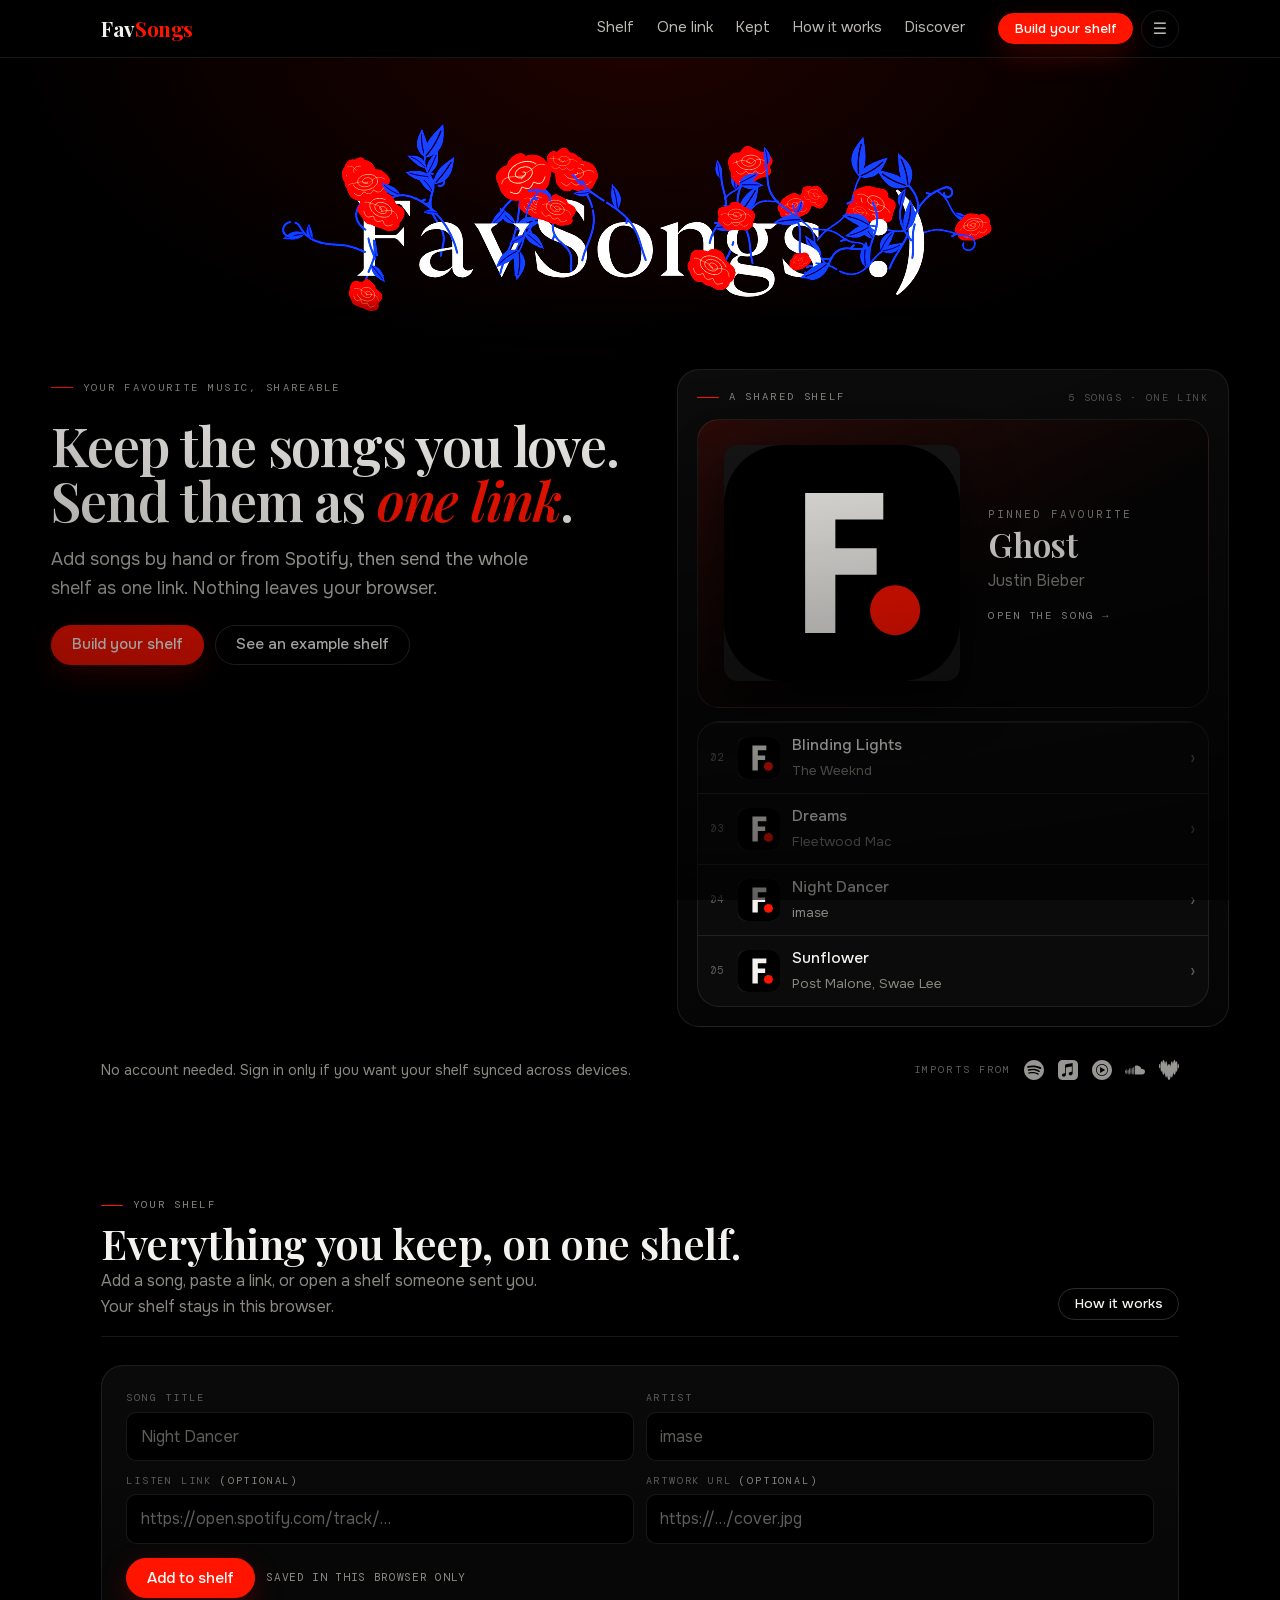
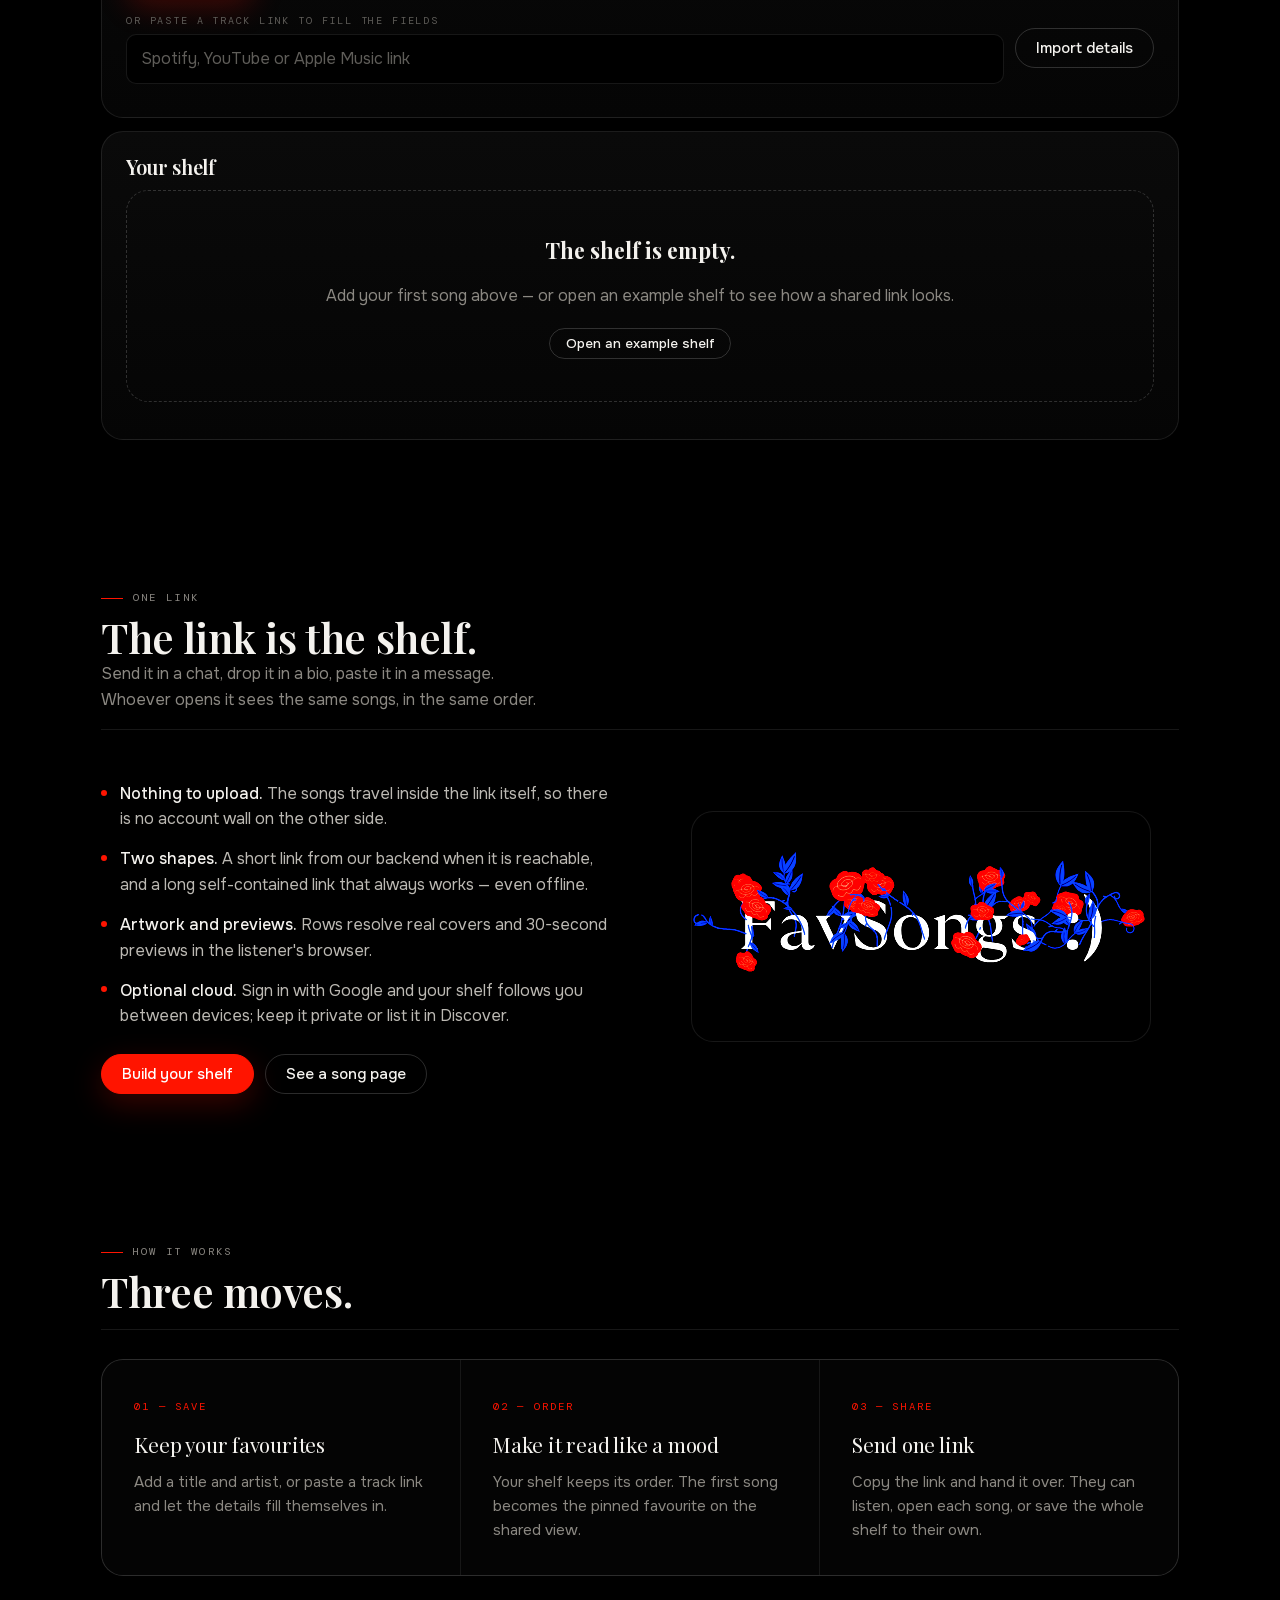
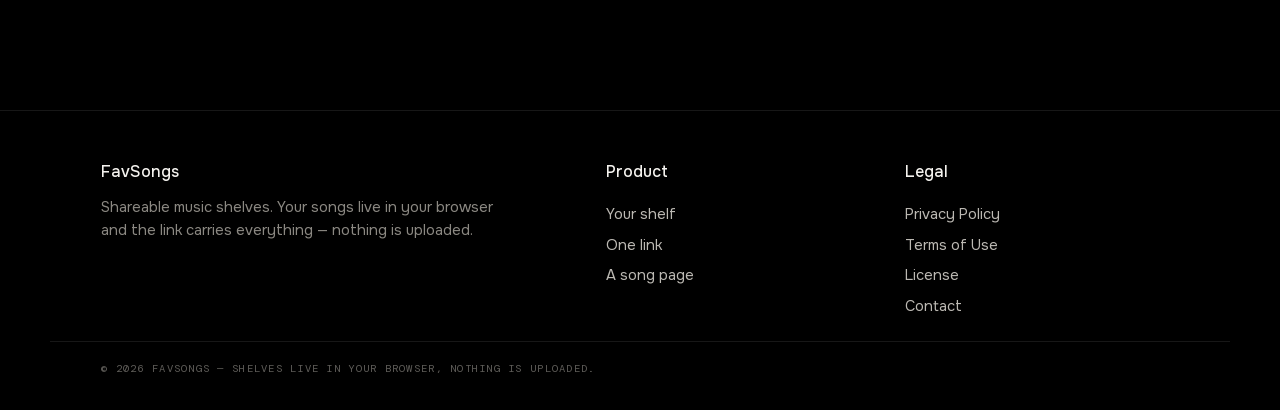
==== commit 57953f97: "Carry the library as a file, and make the hero one screen The Kept page exports everything this brow" ====
--- a/index.html
+++ b/index.html
@@ -72,19 +72,10 @@
       <div class="hero-copy reveal">
         <p class="kicker">your favourite music, shareable</p>
         <h1 class="display" id="heroTitle">Keep the songs you love. Send them as <em>one link</em>.</h1>
-        <p class="lede">FavSongs is a shelf that lives in your browser. Add tracks by hand, pull them in from Spotify, Apple Music or YouTube, then send the whole shelf to anyone — the link carries the songs, so nothing is ever uploaded.</p>
+        <p class="lede">Add songs by hand or from Spotify, then send the whole shelf as one link. Nothing leaves your browser.</p>
         <div class="actions">
           <a class="btn btn-primary" href="#shelf">Build your shelf</a>
           <a class="btn" id="exampleShelf" href="#shelf">See an example shelf</a>
-        </div>
-        <p class="hero-note">No account needed. Sign in only if you want your shelf synced across devices.</p>
-        <div class="platforms">
-          <span>imports from</span>
-          <img src="logos/spotify.svg" alt="Spotify" width="20" height="20" loading="lazy" />
-          <img src="logos/applemusic.svg" alt="Apple Music" width="20" height="20" loading="lazy" />
-          <img src="logos/youtubemusic.svg" alt="YouTube Music" width="20" height="20" loading="lazy" />
-          <img src="logos/soundcloud.svg" alt="SoundCloud" width="20" height="20" loading="lazy" />
-          <img src="logos/deezer.svg" alt="Deezer" width="20" height="20" loading="lazy" />
         </div>
       </div>
 
@@ -108,6 +99,20 @@
       </div>
     </div>
   </section>
+
+  <!-- The reassurance and the import strip sit under the hero, not inside it:
+       the first screen is the promise and the two buttons, nothing else. -->
+  <div class="hero-foot">
+    <p class="hero-note">No account needed. Sign in only if you want your shelf synced across devices.</p>
+    <div class="platforms">
+      <span>imports from</span>
+      <img src="logos/spotify.svg" alt="Spotify" width="20" height="20" loading="lazy" />
+      <img src="logos/applemusic.svg" alt="Apple Music" width="20" height="20" loading="lazy" />
+      <img src="logos/youtubemusic.svg" alt="YouTube Music" width="20" height="20" loading="lazy" />
+      <img src="logos/soundcloud.svg" alt="SoundCloud" width="20" height="20" loading="lazy" />
+      <img src="logos/deezer.svg" alt="Deezer" width="20" height="20" loading="lazy" />
+    </div>
+  </div>
 
   <!-- ------------------------------------------------------- the shelf -->
   <section class="sec" id="shelf" aria-labelledby="shelfHeading">
--- a/styles.css
+++ b/styles.css
@@ -202,7 +202,7 @@
 #mobileNav.is-open + #mobileBackdrop { opacity: 1; pointer-events: auto; }
 
 /* ------------------------------------------------------------------ hero */
-.hero { position: relative; padding: clamp(2.2rem, 6vw, 4.6rem) var(--rail) clamp(1.6rem, 4vw, 3rem); overflow: clip; }
+.hero { position: relative; padding: clamp(1.5rem, 3.4vw, 2.8rem) var(--rail) clamp(1.2rem, 2.6vw, 2rem); overflow: clip; }
 .hero::before {
   content: ""; position: absolute; inset: -30% -10% auto; height: 80%; pointer-events: none;
   background: radial-gradient(58% 60% at 50% 34%, rgba(255, 20, 0, 0.12), transparent 72%);
@@ -211,11 +211,27 @@
   position: relative; display: grid; gap: clamp(1.6rem, 4vw, 3.2rem);
   max-width: var(--maxw); margin: 0 auto; align-items: center;
 }
-@media (min-width: 980px) { .hero-grid { grid-template-columns: minmax(0, 1.02fr) minmax(0, 0.98fr); } }
-.hero-copy { max-width: 40ch; }
-.hero h1 { margin: 0.75rem 0 1rem; }
-.hero .actions { margin-top: 1.6rem; }
-.hero-note { margin-top: 1.1rem; font-size: 0.9rem; color: var(--muted); }
+@media (min-width: 980px) {
+  /* Both columns start at the top: the promise reads first, the shelf beside it,
+     and nothing floats in the middle of the empty half. */
+  .hero-grid { grid-template-columns: minmax(0, 1.02fr) minmax(0, 0.98fr); align-items: start; }
+}
+/* The hero is one screen: a short headline that reads in two or three lines,
+   one paragraph, two buttons — and nothing below them. */
+.hero-copy { max-width: 60ch; }
+.hero h1 { margin: 0.6rem 0 0.9rem; }
+.hero .display { font-size: clamp(2rem, 4.2vw, 3.4rem); max-width: 20ch; }
+.hero .lede { max-width: 42ch; }
+.hero .actions { margin-top: 1.4rem; }
+
+/* Under the hero: the reassurance and the import strip, out of the first screen. */
+.hero-foot {
+  display: flex; align-items: center; justify-content: space-between; gap: 1rem 2rem;
+  flex-wrap: wrap; max-width: var(--maxw); margin: 0 auto;
+  padding: 0 var(--rail) clamp(1.4rem, 3vw, 2.2rem);
+}
+.hero-note { margin: 0; font-size: 0.9rem; color: var(--muted); }
+.hero-foot .platforms { margin-top: 0; }
 
 .platforms { display: flex; align-items: center; gap: 0.85rem; flex-wrap: wrap; margin-top: 2rem; }
 .platforms img { width: 20px; height: 20px; opacity: 0.62; transition: opacity 0.25s var(--ease); }
@@ -225,7 +241,7 @@
 /* the shelf mark: the loop, cropped to its ink and used as a band */
 .mark {
   margin: 0 auto 1.4rem; position: relative;
-  max-width: min(1000px, 92vw); aspect-ratio: 1470 / 500; overflow: hidden;
+  max-width: min(720px, 84vw); aspect-ratio: 1470 / 500; overflow: hidden;
 }
 .mark video {
   width: 100%; height: 100%; object-fit: cover; object-position: center 40%; display: block;
@@ -561,6 +577,7 @@
 .kept-toggle:hover { color: var(--ink); }
 .kept-songs { margin-top: 0.2rem; }
 #keptNote { display: block; margin: 0 0 1rem; }
+.kept-tools { display: flex; flex-wrap: wrap; gap: 0.5rem; align-items: center; margin: 0 0 1.4rem; }
 .link-btn {
   border: 0; background: transparent; cursor: pointer; font: inherit; padding: 0 0 0 0.35rem;
   color: var(--ink); text-decoration: underline; text-underline-offset: 3px;
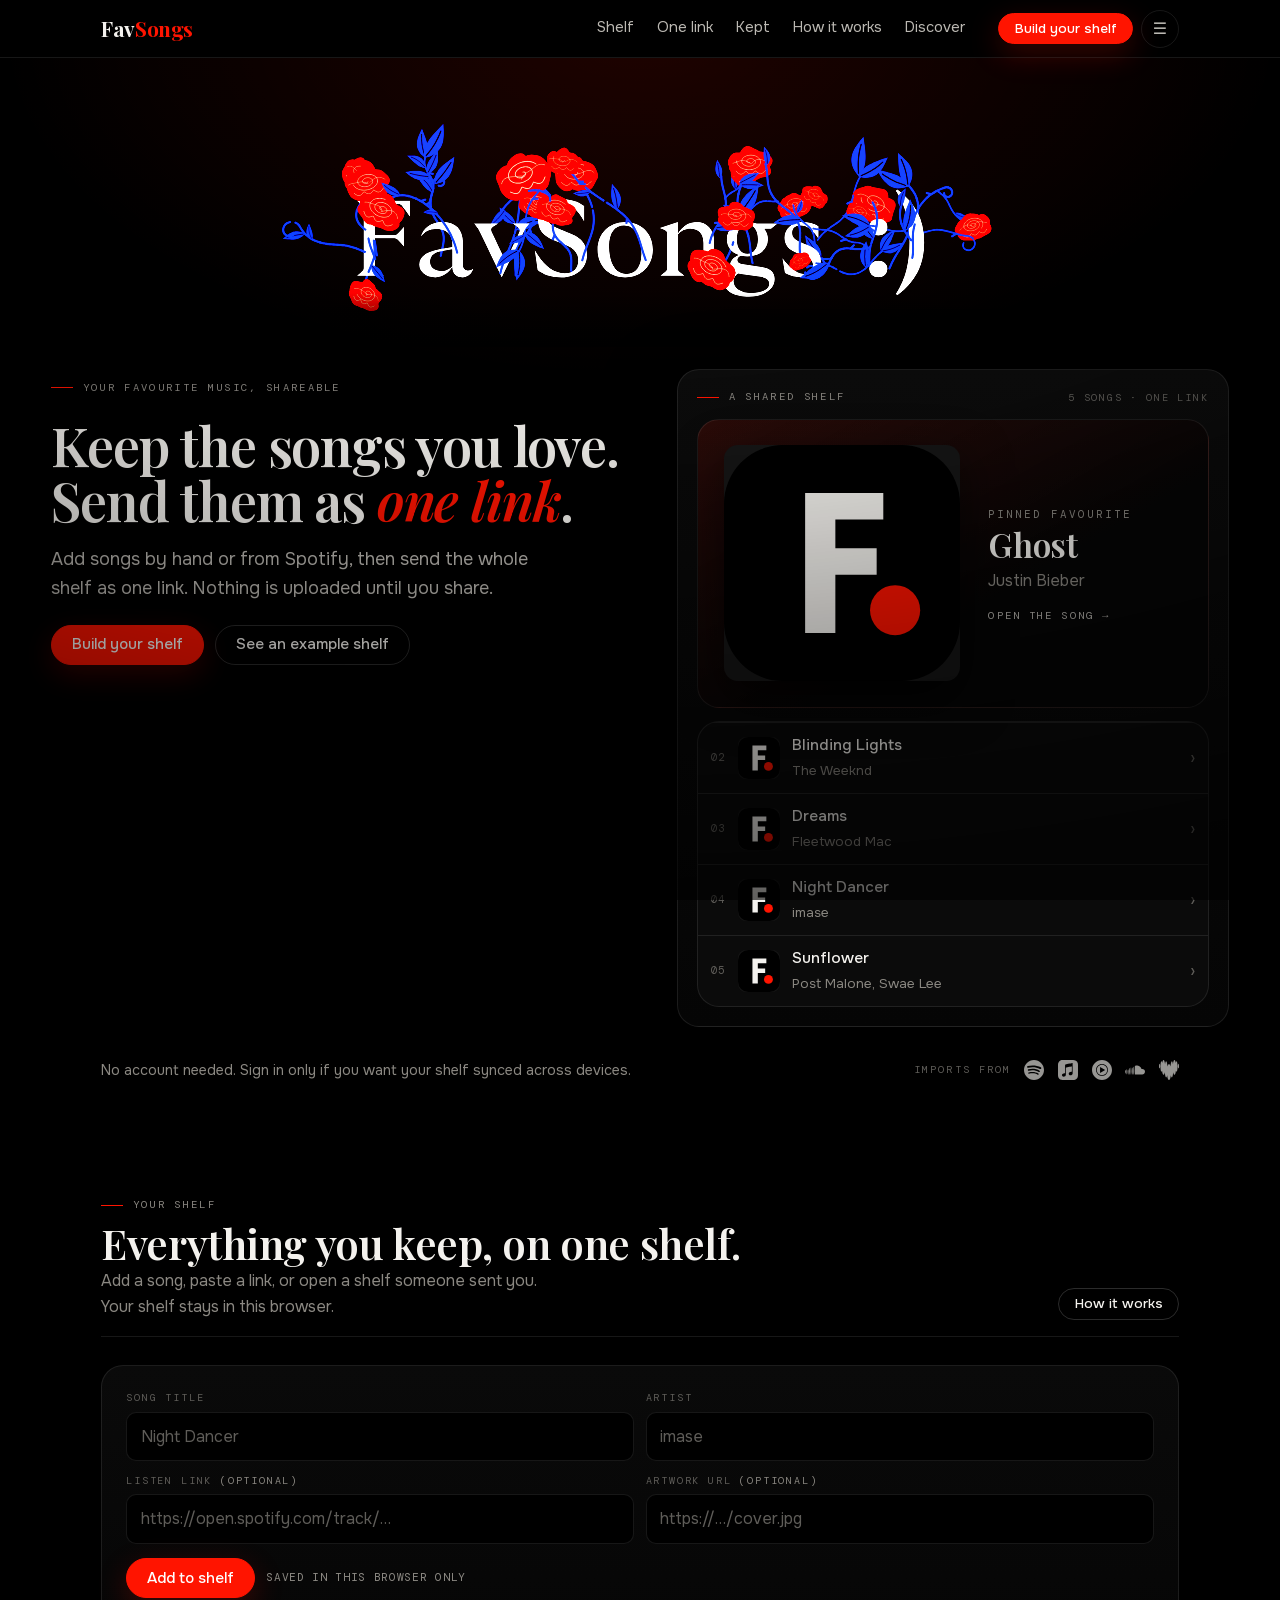
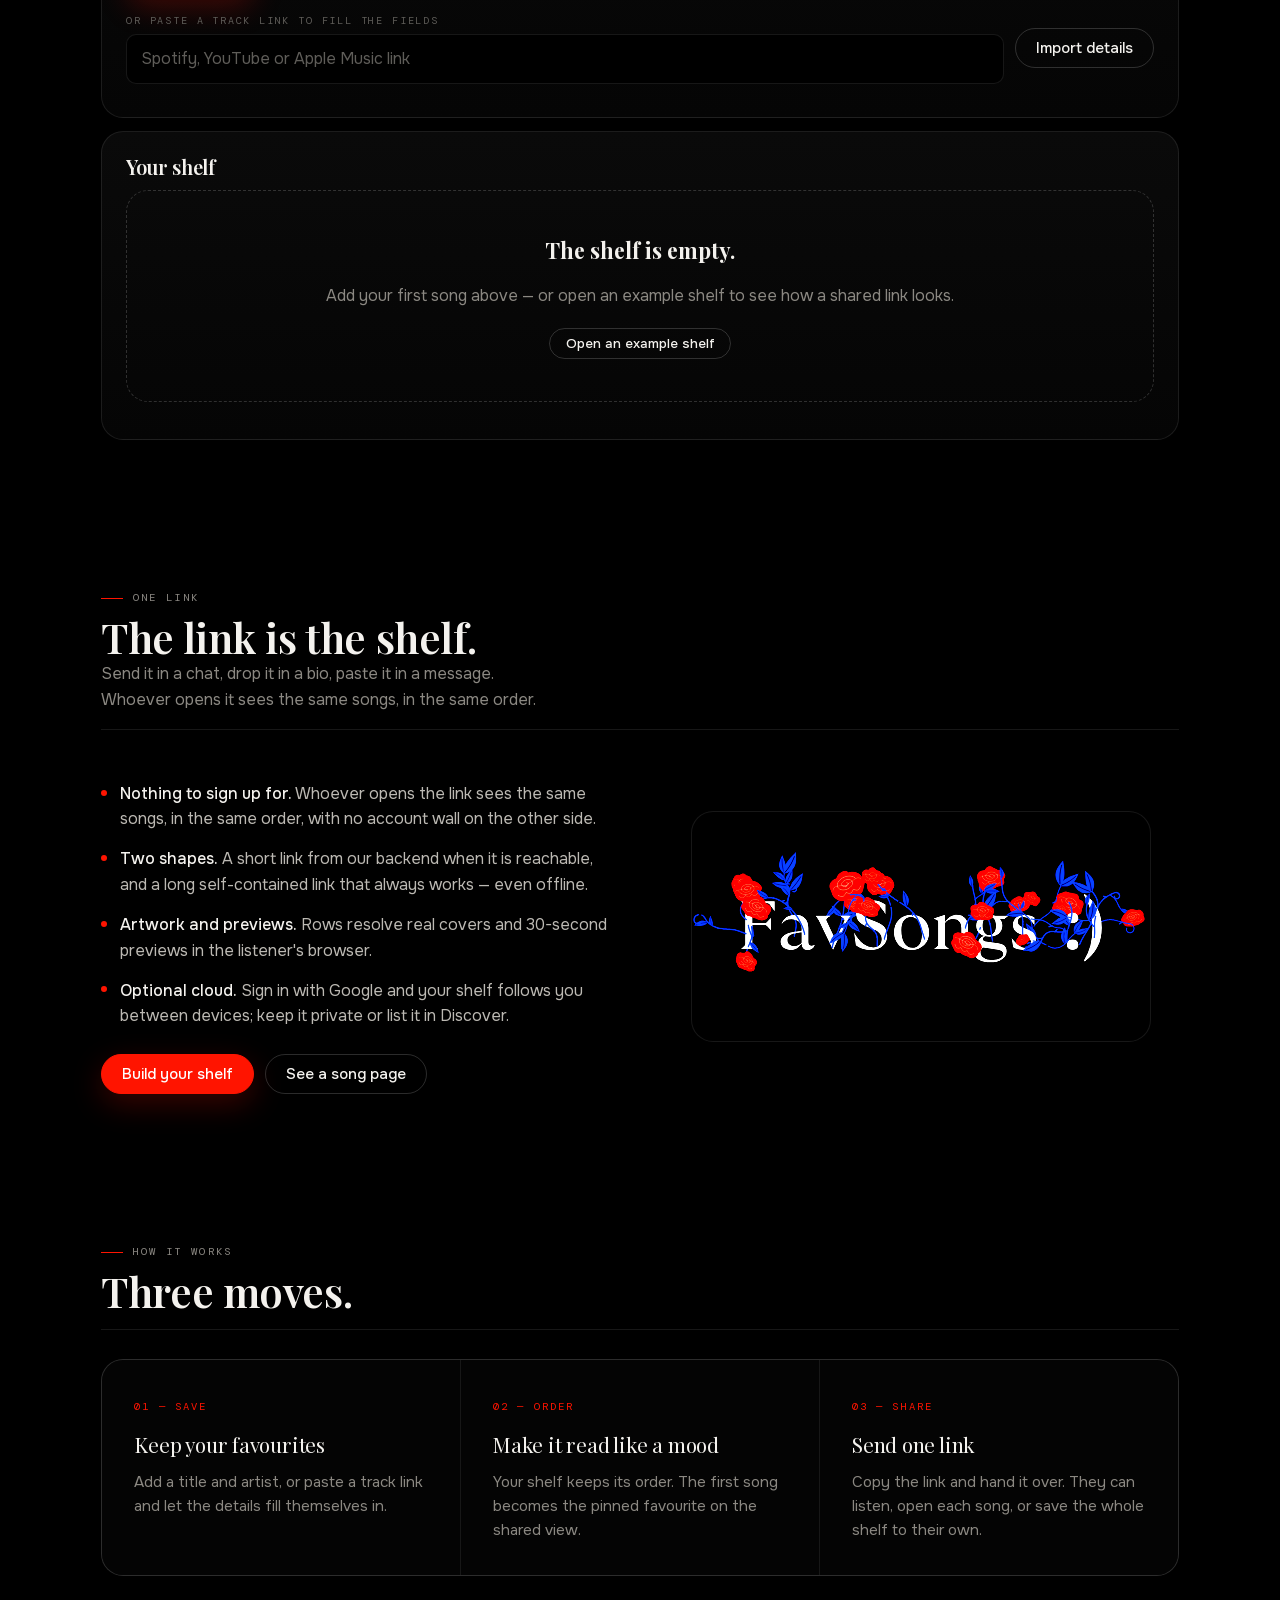
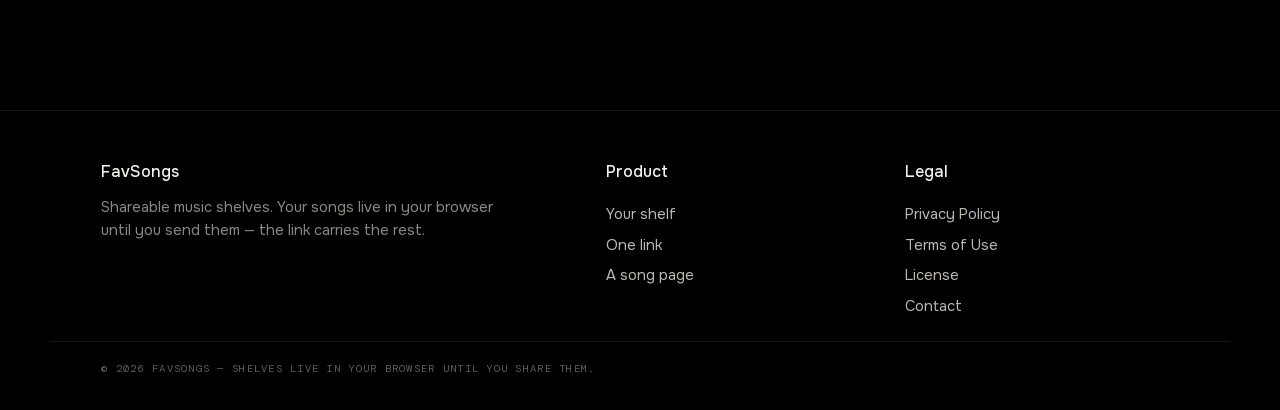
==== commit 3168ab69: "Answer the config request with JavaScript, and say what Share really does Every page loads /supabase" ====
--- a/index.html
+++ b/index.html
@@ -4,7 +4,7 @@
 <meta charset="utf-8" />
 <meta name="viewport" content="width=device-width, initial-scale=1, viewport-fit=cover" />
 <title>FavSongs — keep the songs you love, share them as one link</title>
-<meta name="description" content="A shelf in your browser: add the songs you love, import from Spotify, Apple Music or YouTube, then send the whole thing as one link. Nothing is uploaded." />
+<meta name="description" content="A shelf in your browser: add the songs you love, import from Spotify, Apple Music or YouTube, then send the whole thing as one link. Your shelf stays in your browser until you share it." />
 <link rel="canonical" href="https://favsongs.pages.dev/" />
 <meta property="og:type" content="website" />
 <meta property="og:site_name" content="FavSongs" />
@@ -72,7 +72,7 @@
       <div class="hero-copy reveal">
         <p class="kicker">your favourite music, shareable</p>
         <h1 class="display" id="heroTitle">Keep the songs you love. Send them as <em>one link</em>.</h1>
-        <p class="lede">Add songs by hand or from Spotify, then send the whole shelf as one link. Nothing leaves your browser.</p>
+        <p class="lede">Add songs by hand or from Spotify, then send the whole shelf as one link. Nothing is uploaded until you share.</p>
         <div class="actions">
           <a class="btn btn-primary" href="#shelf">Build your shelf</a>
           <a class="btn" id="exampleShelf" href="#shelf">See an example shelf</a>
@@ -232,7 +232,7 @@
     <div class="link-split">
       <div class="reveal">
         <ul class="link-points">
-          <li><span class="dot" aria-hidden="true"></span><span><b>Nothing to upload.</b> The songs travel inside the link itself, so there is no account wall on the other side.</span></li>
+          <li><span class="dot" aria-hidden="true"></span><span><b>Nothing to sign up for.</b> Whoever opens the link sees the same songs, in the same order, with no account wall on the other side.</span></li>
           <li><span class="dot" aria-hidden="true"></span><span><b>Two shapes.</b> A short link from our backend when it is reachable, and a long self-contained link that always works — even offline.</span></li>
           <li><span class="dot" aria-hidden="true"></span><span><b>Artwork and previews.</b> Rows resolve real covers and 30-second previews in the listener's browser.</span></li>
           <li><span class="dot" aria-hidden="true"></span><span><b>Optional cloud.</b> Sign in with Google and your shelf follows you between devices; keep it private or list it in Discover.</span></li>
@@ -295,7 +295,7 @@
       <div class="foot-grid">
         <div>
           <b>FavSongs</b>
-          <p>Shareable music shelves. Your songs live in your browser and the link carries everything — nothing is uploaded.</p>
+          <p>Shareable music shelves. Your songs live in your browser until you send them — the link carries the rest.</p>
         </div>
         <nav aria-label="Product">
           <b>Product</b>
@@ -312,7 +312,7 @@
         </nav>
       </div>
     </div>
-    <p class="foot-copy">© <span data-year>2026</span> FavSongs — shelves live in your browser, nothing is uploaded.</p>
+    <p class="foot-copy">© <span data-year>2026</span> FavSongs — shelves live in your browser until you share them.</p>
   </footer>
 </main>
 
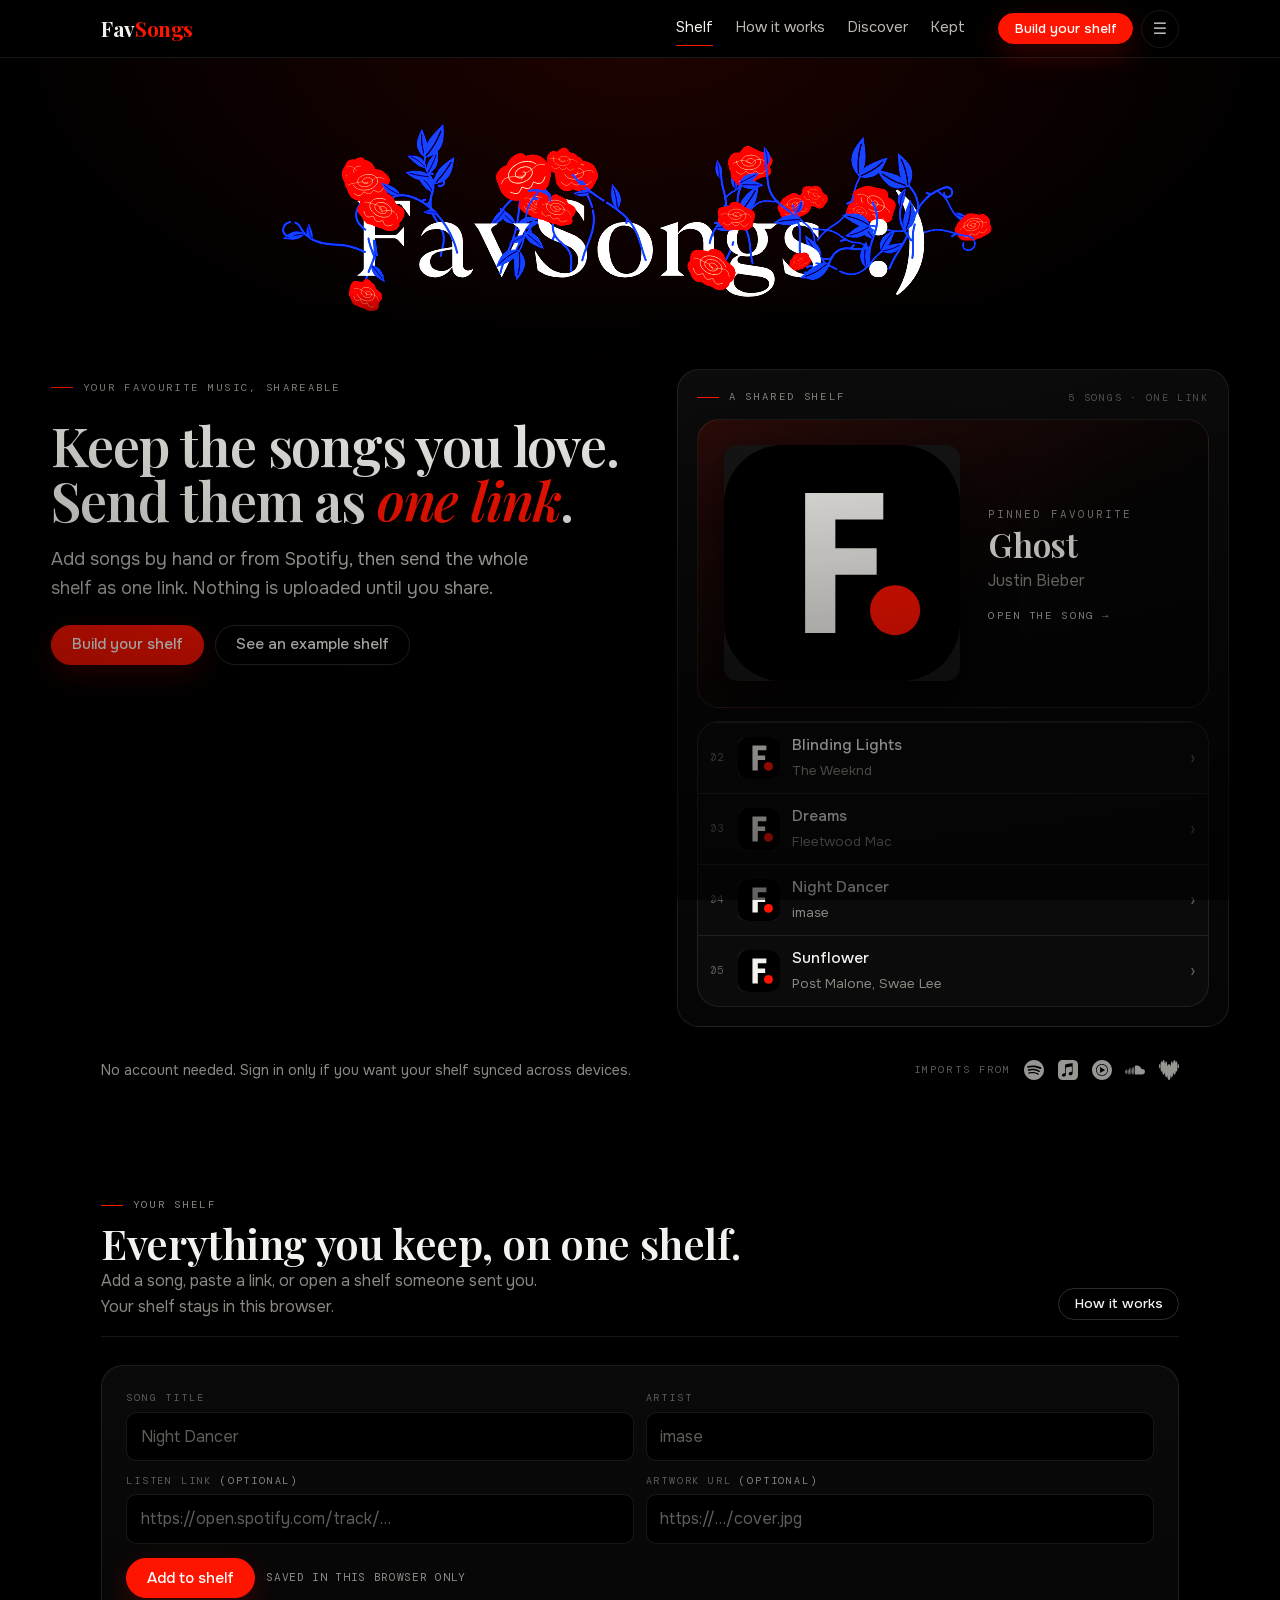
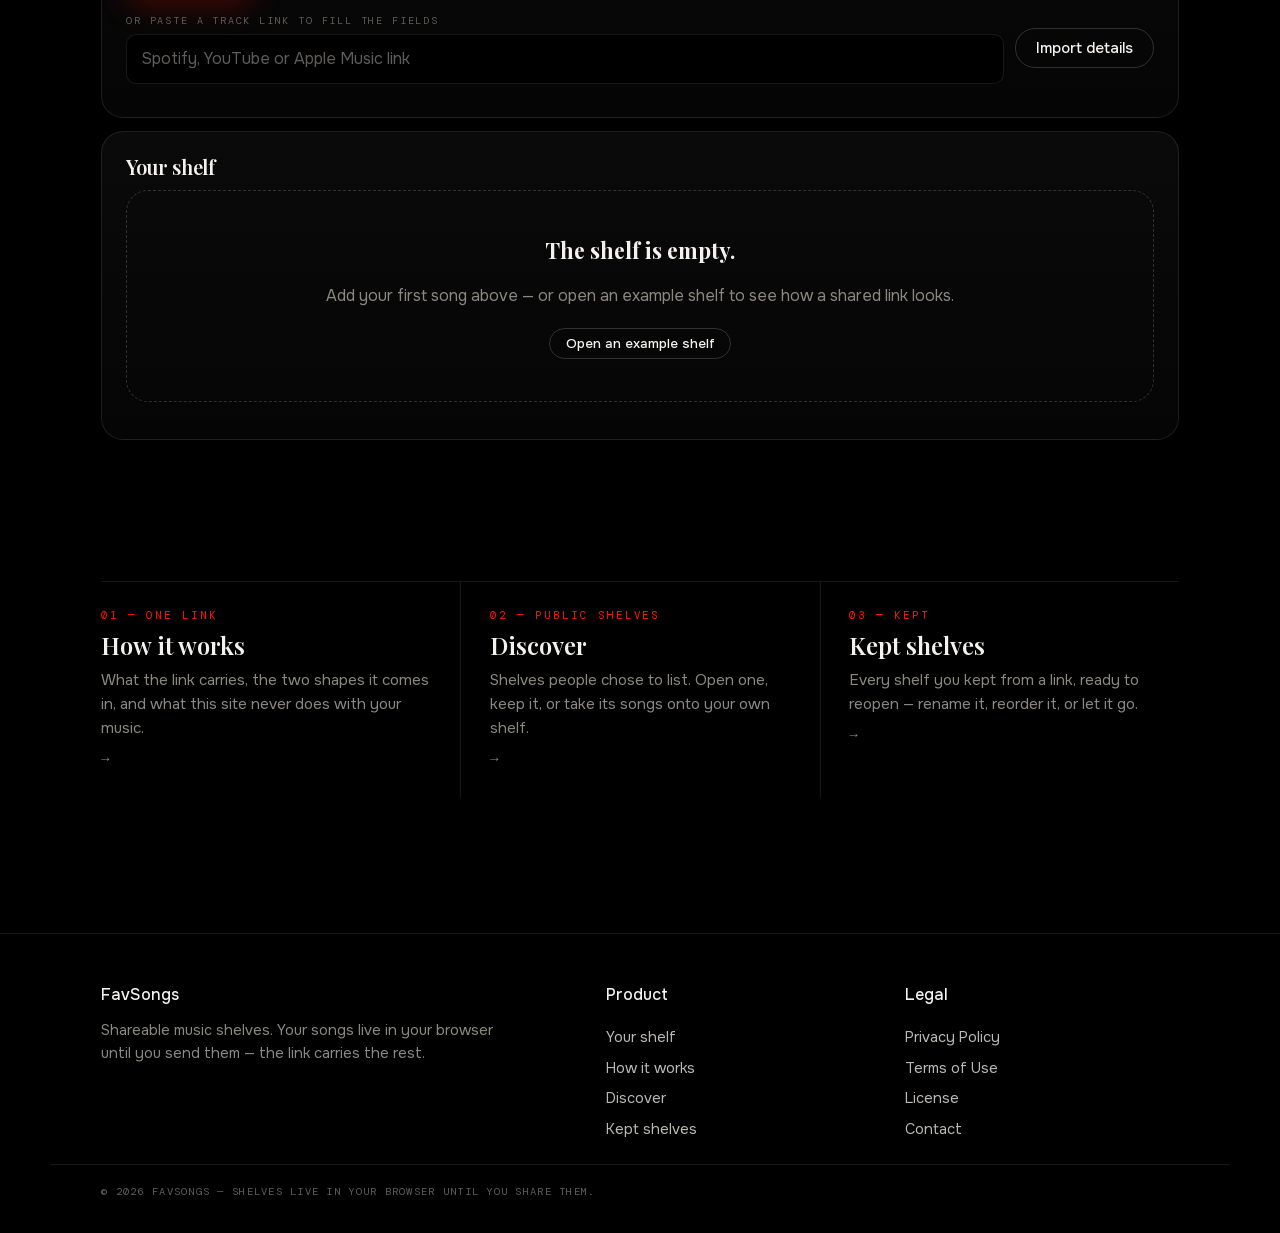
==== commit f8aeb714: "Give the site pages instead of one long scroll The home page was the whole product and the whole man" ====
--- a/index.html
+++ b/index.html
@@ -30,11 +30,10 @@
   <div class="top-inner">
     <a class="brand" href="index.html" aria-label="FavSongs home">Fav<em>Songs</em></a>
     <nav class="nav" aria-label="Primary">
-      <a href="#shelf">Shelf</a>
-      <a href="#share">One link</a>
+      <a href="#shelf" aria-current="page">Shelf</a>
+      <a href="how.html">How it works</a>
+      <a href="discover.html">Discover</a>
       <a href="saved.html">Kept</a>
-      <a href="#how">How it works</a>
-      <a href="#discover">Discover</a>
     </nav>
     <div class="top-spot">
       <span id="authArea"></span>
@@ -49,11 +48,10 @@
     <span class="kicker is-plain">menu</span>
     <button class="icon-btn" id="menuClose" type="button" aria-label="Close menu">✕</button>
   </div>
-  <a href="#shelf">Shelf</a>
-  <a href="#share">One link</a>
+  <a href="#shelf" aria-current="page">Shelf</a>
+  <a href="how.html">How it works</a>
+  <a href="discover.html">Discover</a>
   <a href="saved.html">Kept</a>
-  <a href="#how">How it works</a>
-  <a href="#discover">Discover</a>
   <a href="song.html?t=Ghost&amp;a=Justin%20Bieber">A sample song</a>
   <a href="legal.html">Legal</a>
 </div>
@@ -115,6 +113,8 @@
   </div>
 
   <!-- ------------------------------------------------------- the shelf -->
+  <!-- This is the whole product, so it is the whole home page: everything that
+       explains or lists lives on its own page, one row of doors below. -->
   <section class="sec" id="shelf" aria-labelledby="shelfHeading">
     <div class="sec-head">
       <div>
@@ -122,7 +122,7 @@
         <h2 id="shelfHeading">Everything you keep, on one shelf.</h2>
         <p>Add a song, paste a link, or open a shelf someone sent you. Your shelf stays in this browser.</p>
       </div>
-      <a class="btn btn-sm" href="#how">How it works</a>
+      <a class="btn btn-sm" href="how.html">How it works</a>
     </div>
 
     <div id="sharedBar" hidden>
@@ -219,75 +219,30 @@
     </div>
   </section>
 
-  <!-- -------------------------------------------------------- one link -->
-  <section class="sec" id="share" aria-labelledby="shareHeading">
-    <div class="sec-head">
-      <div>
-        <p class="kicker">one link</p>
-        <h2 id="shareHeading">The link is the shelf.</h2>
-        <p>Send it in a chat, drop it in a bio, paste it in a message. Whoever opens it sees the same songs, in the same order.</p>
-      </div>
-    </div>
-
-    <div class="link-split">
-      <div class="reveal">
-        <ul class="link-points">
-          <li><span class="dot" aria-hidden="true"></span><span><b>Nothing to sign up for.</b> Whoever opens the link sees the same songs, in the same order, with no account wall on the other side.</span></li>
-          <li><span class="dot" aria-hidden="true"></span><span><b>Two shapes.</b> A short link from our backend when it is reachable, and a long self-contained link that always works — even offline.</span></li>
-          <li><span class="dot" aria-hidden="true"></span><span><b>Artwork and previews.</b> Rows resolve real covers and 30-second previews in the listener's browser.</span></li>
-          <li><span class="dot" aria-hidden="true"></span><span><b>Optional cloud.</b> Sign in with Google and your shelf follows you between devices; keep it private or list it in Discover.</span></li>
-        </ul>
-        <div class="actions" style="margin-top:1.6rem">
-          <a class="btn btn-primary" href="#shelf">Build your shelf</a>
-          <a class="btn" href="song.html?t=Ghost&amp;a=Justin%20Bieber">See a song page</a>
-        </div>
-      </div>
-
-      <figure class="signature reveal">
-        <!-- metadata only: the loop is already cached by the hero above, and
-             having data ready lets this one join the hero's clock instantly -->
-        <video class="loop" id="loopVideo" src="loop.mp4" poster="wordmark.svg" muted loop playsinline preload="metadata" aria-label="The FavSongs shelf mark, blooming"></video>
-      </figure>
-    </div>
-  </section>
-
-  <!-- --------------------------------------------------- how it works -->
-  <section class="sec" id="how" aria-labelledby="howHeading">
-    <div class="sec-head">
-      <div>
-        <p class="kicker">how it works</p>
-        <h2 id="howHeading">Three moves.</h2>
-      </div>
-    </div>
-    <div class="steps reveal">
-      <div class="step">
-        <span class="step-num">01 — save</span>
-        <h3>Keep your favourites</h3>
-        <p>Add a title and artist, or paste a track link and let the details fill themselves in.</p>
-      </div>
-      <div class="step">
-        <span class="step-num">02 — order</span>
-        <h3>Make it read like a mood</h3>
-        <p>Your shelf keeps its order. The first song becomes the pinned favourite on the shared view.</p>
-      </div>
-      <div class="step">
-        <span class="step-num">03 — share</span>
-        <h3>Send one link</h3>
-        <p>Copy the link and hand it over. They can listen, open each song, or save the whole shelf to their own.</p>
-      </div>
-    </div>
-  </section>
-
-  <!-- -------------------------------------------------------- discover -->
-  <section class="sec" id="discover" hidden aria-labelledby="discoverHeading">
-    <div class="sec-head">
-      <div>
-        <p class="kicker">discover</p>
-        <h2 id="discoverHeading">Public shelves</h2>
-        <p>Shelves people chose to list. Open one and it saves to yours in a click.</p>
-      </div>
-    </div>
-    <div class="discover-grid" id="discoverGrid"></div>
+  <!-- ------------------------------------------------------ where next -->
+  <!-- One row, three doors, no cards: the shelf above is the product, so the
+       pages that explain it and the shelves people listed are destinations. -->
+  <section class="sec">
+    <nav class="doors reveal" aria-label="More of the site">
+      <a class="door" href="how.html">
+        <span class="mini">01 — one link</span>
+        <b>How it works</b>
+        <p>What the link carries, the two shapes it comes in, and what this site never does with your music.</p>
+        <span class="door-go" aria-hidden="true">→</span>
+      </a>
+      <a class="door" href="discover.html">
+        <span class="mini">02 — public shelves</span>
+        <b>Discover</b>
+        <p>Shelves people chose to list. Open one, keep it, or take its songs onto your own shelf.</p>
+        <span class="door-go" aria-hidden="true">→</span>
+      </a>
+      <a class="door" href="saved.html">
+        <span class="mini">03 — kept</span>
+        <b>Kept shelves</b>
+        <p>Every shelf you kept from a link, ready to reopen — rename it, reorder it, or let it go.</p>
+        <span class="door-go" aria-hidden="true">→</span>
+      </a>
+    </nav>
   </section>
 
   <footer class="foot">
@@ -300,8 +255,9 @@
         <nav aria-label="Product">
           <b>Product</b>
           <a href="#shelf">Your shelf</a>
-          <a href="#share">One link</a>
-          <a href="song.html?t=Ghost&amp;a=Justin%20Bieber">A song page</a>
+          <a href="how.html">How it works</a>
+          <a href="discover.html">Discover</a>
+          <a href="saved.html">Kept shelves</a>
         </nav>
         <nav aria-label="Legal">
           <b>Legal</b>
@@ -345,76 +301,6 @@
     const note = document.getElementById("demoNote");
     if (note) note.textContent = demo.length + " songs · one link";
   })();
-
-  /* Each loop only plays once it is actually on screen, so the 4 MB file never
-     blocks the first paint, and the two instances share one clock: the hero is
-     the clock, so the mark sits at the same point in the bloom wherever it is
-     on the page. Drift is corrected on timeupdate (a few times a second)
-     rather than per frame, measured the short way round the loop so a wrap is
-     not mistaken for drift. Reduced motion keeps the poster instead. */
-  (() => {
-    const vids = [...document.querySelectorAll("video.loop")];
-    if (!vids.length || matchMedia("(prefers-reduced-motion: reduce)").matches) return;
-    const TOL = 0.12;       // seconds of drift worth a seek
-    const COOLDOWN = 600;   // ms after a seek before the next one
-    const WAIT = 1200;      // ms a follower waits for the clock before starting
-    const lastSeek = new WeakMap();
-    const leading = () => vids.find((v) => !v.paused && v.readyState > 1);
-
-    // Shortest distance round the loop: 6.9s apart on a 7s loop is 0.1s apart.
-    const drift = (v, lead) => {
-      const dur = lead.duration || 7;
-      let d = v.currentTime - lead.currentTime;
-      if (d > dur / 2) d -= dur;
-      else if (d < -dur / 2) d += dur;
-      return d;
-    };
-
-    const align = (lead) => {
-      for (const v of vids) {
-        if (v === lead || v.paused || v.seeking || v.readyState < 2) continue;
-        if (Math.abs(drift(v, lead)) <= TOL) continue;
-        if (Date.now() - (lastSeek.get(v) || 0) < COOLDOWN) continue;
-        lastSeek.set(v, Date.now());
-        try { v.currentTime = lead.currentTime; } catch { /* not seekable yet */ }
-      }
-    };
-
-    const join = (v, waited) => {
-      const lead = leading();
-      // The hero leads; a follower would rather wait a moment than start the
-      // bloom over from zero while the clock is still starting up.
-      if (!lead && v !== vids[0] && waited < WAIT) {
-        setTimeout(() => join(v, waited + 200), 200);
-        return;
-      }
-      if (lead && lead !== v) {
-        lastSeek.set(v, Date.now());
-        try { v.currentTime = lead.currentTime; } catch { /* ignore */ }
-      }
-      if (v.play) v.play().catch(() => {});
-    };
-
-    const start = (v) => {
-      if (v.readyState >= 2) { join(v, WAIT); return; }
-      // A seek made before any frame exists is simply dropped, so wake the file
-      // up first and join the clock as soon as there is something to seek into.
-      v.preload = "auto";
-      v.addEventListener("loadeddata", () => join(v, 0), { once: true });
-      v.load();
-    };
-
-    const onTick = () => { const lead = leading(); if (lead) align(lead); };
-    vids.forEach((v) => v.addEventListener("timeupdate", onTick));
-
-    if (!("IntersectionObserver" in window)) { vids.forEach((v) => start(v)); return; }
-    const io = new IntersectionObserver((entries) => {
-      for (const e of entries) {
-        if (e.isIntersecting) { start(e.target); io.unobserve(e.target); }
-      }
-    }, { rootMargin: "700px 0px" });   // wake a loop before it is on screen,
-    vids.forEach((v) => io.observe(v)); // so it joins the clock already running
-  })();
 </script>
 </body>
 </html>
--- a/styles.css
+++ b/styles.css
@@ -275,6 +275,50 @@
 .sec-head p { color: var(--muted); margin: 0.2rem 0 0; max-width: 46ch; }
 .sec-body { display: grid; gap: clamp(1rem, 3vw, 2rem); }
 
+/* ------------------------------------------------------------- page heads */
+/* An inner page opens with one display sentence rather than a hero: the header
+   is 62px tall, so the first thing read is the page's own promise and the
+   content starts directly under it. */
+.page-head {
+  max-width: var(--maxw); margin: 0 auto;
+  padding: clamp(2.2rem, 7vw, 4.6rem) var(--rail) clamp(1.4rem, 3.4vw, 2.2rem);
+  border-bottom: 1px solid var(--line);
+}
+.page-head .display { font-size: clamp(1.9rem, 4.6vw, 3.2rem); max-width: 22ch; }
+.page-head .lede { margin: 0.9rem 0 0; }
+.page-head .toggles { margin-top: 1.2rem; }
+
+/* ------------------------------------------------------- where next (home) */
+/* One row of doors, a hairline above each: the shelf is the product, and the
+   pages that explain or list it are destinations, not another scroll. */
+.doors { display: grid; border-top: 1px solid var(--line); }
+@media (min-width: 820px) { .doors { grid-template-columns: repeat(3, minmax(0, 1fr)); } }
+.door {
+  display: grid; gap: 0.45rem; align-content: start;
+  padding: 1.4rem 0 1.5rem; border-bottom: 1px solid var(--line);
+}
+@media (min-width: 820px) {
+  .door {
+    padding: 1.6rem clamp(1rem, 2.4vw, 1.8rem) 1.8rem;
+    border-bottom: 0; border-left: 1px solid var(--line);
+  }
+  .door:first-child { border-left: 0; padding-left: 0; }
+}
+.door .mini { color: var(--red); }
+.door b {
+  font-family: var(--display); font-weight: 600;
+  font-size: clamp(1.25rem, 2.2vw, 1.5rem); line-height: 1.1;
+  transition: color 0.3s var(--ease), transform 0.3s var(--ease);
+}
+.door p { margin: 0.15rem 0 0; color: var(--muted); font-size: 0.95rem; max-width: 34ch; }
+.door-go {
+  font-family: var(--mono); font-size: 0.85rem; color: var(--muted);
+  transition: transform 0.3s var(--ease), color 0.3s var(--ease);
+}
+.door:hover b { color: var(--red); }
+.door:hover .door-go { color: var(--red); transform: translateX(4px); }
+.door:active b { transform: translateY(1px); }
+
 /* -------------------------------------------------- song card (shelf grid) */
 .shelf-grid { display: grid; gap: 0.55rem; grid-template-columns: 1fr; }
 @media (min-width: 700px) { .shelf-grid { grid-template-columns: 1fr 1fr; } }
@@ -336,6 +380,15 @@
 .fav-row { display: flex; gap: 0.7rem; align-items: center; flex-wrap: wrap; margin-top: 0.9rem; }
 .fav-row .grow { flex: 1 1 220px; }
 .share-note, .fav-hint, #importHint, #shareHint { font-family: var(--mono); font-size: 0.7rem; letter-spacing: 0.06em; color: var(--muted); }
+.cand-row { display: flex; gap: 0.5rem; flex-wrap: wrap; align-items: center; margin-top: 0.6rem; }
+.cand-row:empty { display: none; }
+.cand {
+  padding: 0.45rem 0.85rem; border-radius: 999px; cursor: pointer;
+  border: 1px solid var(--line-2); background: var(--panel-2); color: var(--ink-dim);
+  font-size: 0.82rem; font-weight: 500;
+  transition: border-color 0.25s var(--ease), color 0.25s var(--ease), background 0.25s var(--ease);
+}
+.cand:hover { border-color: var(--red); color: var(--ink); background: var(--panel-3); }
 #importHint, #shareHint { display: block; margin-top: 0.6rem; }
 
 .share-row { display: flex; align-items: center; gap: 0.8rem; flex-wrap: wrap; margin-top: 1rem; }
@@ -421,6 +474,25 @@
 .step .step-num { font-family: var(--mono); font-size: 0.66rem; letter-spacing: 0.2em; text-transform: uppercase; color: var(--red); }
 .step h3 { font-family: var(--display); font-size: 1.3rem; margin: 0.7rem 0 0.5rem; }
 .step p { color: var(--muted); margin: 0; font-size: 0.95rem; }
+
+/* ------------------------------------------------------------ link shapes */
+/* The short address and the self-contained one, side by side. The short one
+   carries the accent: it is the shape most shares come out as. */
+.shapes { display: grid; gap: 1px; background: var(--line); border: 1px solid var(--line); border-radius: var(--r-lg); overflow: hidden; }
+@media (min-width: 780px) { .shapes { grid-template-columns: repeat(2, minmax(0, 1fr)); } }
+.shape { background: var(--panel); padding: clamp(1.2rem, 3vw, 1.9rem); display: grid; gap: 0.8rem; align-content: start; }
+.shape code {
+  display: block; font-family: var(--mono); line-height: 1.5; overflow-wrap: anywhere;
+  font-size: clamp(0.72rem, 1.5vw, 0.82rem); color: var(--ink-dim);
+  background: #000; border: 1px solid var(--line); border-radius: var(--r-sm);
+  padding: 0.75rem 0.85rem;
+  /* two lines' worth, so the paragraph under both addresses starts on the
+     same line no matter how the address wraps */
+  min-height: 4.1rem;
+}
+.shape p { margin: 0; color: var(--muted); font-size: 0.95rem; max-width: 46ch; }
+.shape.is-short .mini { color: var(--red); }
+.shape.is-short code { color: var(--ink); border-color: var(--line-2); }
 
 /* ------------------------------------------------------------- one link */
 .link-split { display: grid; gap: clamp(1.4rem, 4vw, 3rem); align-items: center; }
@@ -506,6 +578,9 @@
 .track-meta { display: flex; justify-content: space-between; font-family: var(--mono); font-size: 0.66rem; color: var(--muted); margin-top: 0.45rem; }
 .player-loading { width: 22px; height: 22px; border-radius: 999px; border: 2px solid var(--line-2); border-top-color: var(--red); animation: spin 0.9s linear infinite; }
 @keyframes spin { to { transform: rotate(360deg); } }
+.embed-frame { margin: 1.4rem 0 0; max-width: 560px; }
+.embed-frame iframe { width: 100%; border: 0; border-radius: 12px; display: block; background: #000; }
+.embed-frame figcaption { font-family: var(--mono); font-size: 0.66rem; letter-spacing: 0.06em; color: var(--muted); margin-top: 0.45rem; }
 
 .like-btn {
   display: inline-flex; align-items: center; gap: 0.45rem; padding: 0.5rem 0.85rem;
@@ -575,7 +650,38 @@
   text-transform: uppercase; color: var(--muted);
 }
 .kept-toggle:hover { color: var(--ink); }
-.kept-songs { margin-top: 0.2rem; }
+/* A kept shelf is editable where it sits: the name in the heading, the note
+   under it, and one pair of order controls per row in the list below. */
+.kept-note {
+  margin: 0.5rem 0 0; padding-left: 0.7rem; border-left: 2px solid var(--line-2);
+  font-size: 0.92rem; color: var(--ink-dim); overflow-wrap: anywhere;
+}
+.kept-edit {
+  display: grid; gap: 0.85rem; margin-top: 0.9rem; padding: clamp(0.8rem, 2vw, 1.1rem);
+  border: 1px solid var(--line); border-radius: var(--r); background: var(--panel-2);
+}
+.kept-edit .fields { gap: 0.65rem; }
+.kept-songs { margin-top: 0.2rem; grid-template-columns: 1fr; }
+.kept-song { display: flex; align-items: center; gap: 0.4rem; }
+.kept-song .song-card { flex: 1 1 auto; }
+.kept-move { display: flex; align-items: center; gap: 0.2rem; flex: none; }
+.kept-move button {
+  width: 30px; height: 30px; border-radius: 999px; border: 1px solid var(--line);
+  display: grid; place-items: center; color: var(--ink-dim); font-size: 0.95rem; line-height: 1;
+  transition: border-color 0.2s var(--ease), color 0.2s var(--ease);
+}
+.kept-move button:hover:not(:disabled) { border-color: var(--line-2); color: var(--ink); }
+.kept-move button:disabled { opacity: 0.3; cursor: default; }
+/* A row can be dragged by its body or nudged by its arrows; the grip says so. */
+.kept-song[draggable="true"] { cursor: grab; }
+.kept-song.dragging { opacity: 0.45; cursor: grabbing; }
+.kept-song.drop-before { box-shadow: inset 0 2px 0 var(--red); }
+.kept-song.drop-after { box-shadow: inset 0 -2px 0 var(--red); }
+.kept-grip { color: var(--faint); font-size: 0.95rem; line-height: 1; user-select: none; padding: 0 0.1rem; }
+.kept-pos {
+  font-family: var(--mono); font-size: 0.64rem; color: var(--faint);
+  min-width: 1.3rem; text-align: right;
+}
 #keptNote { display: block; margin: 0 0 1rem; }
 .kept-tools { display: flex; flex-wrap: wrap; gap: 0.5rem; align-items: center; margin: 0 0 1.4rem; }
 .link-btn {
